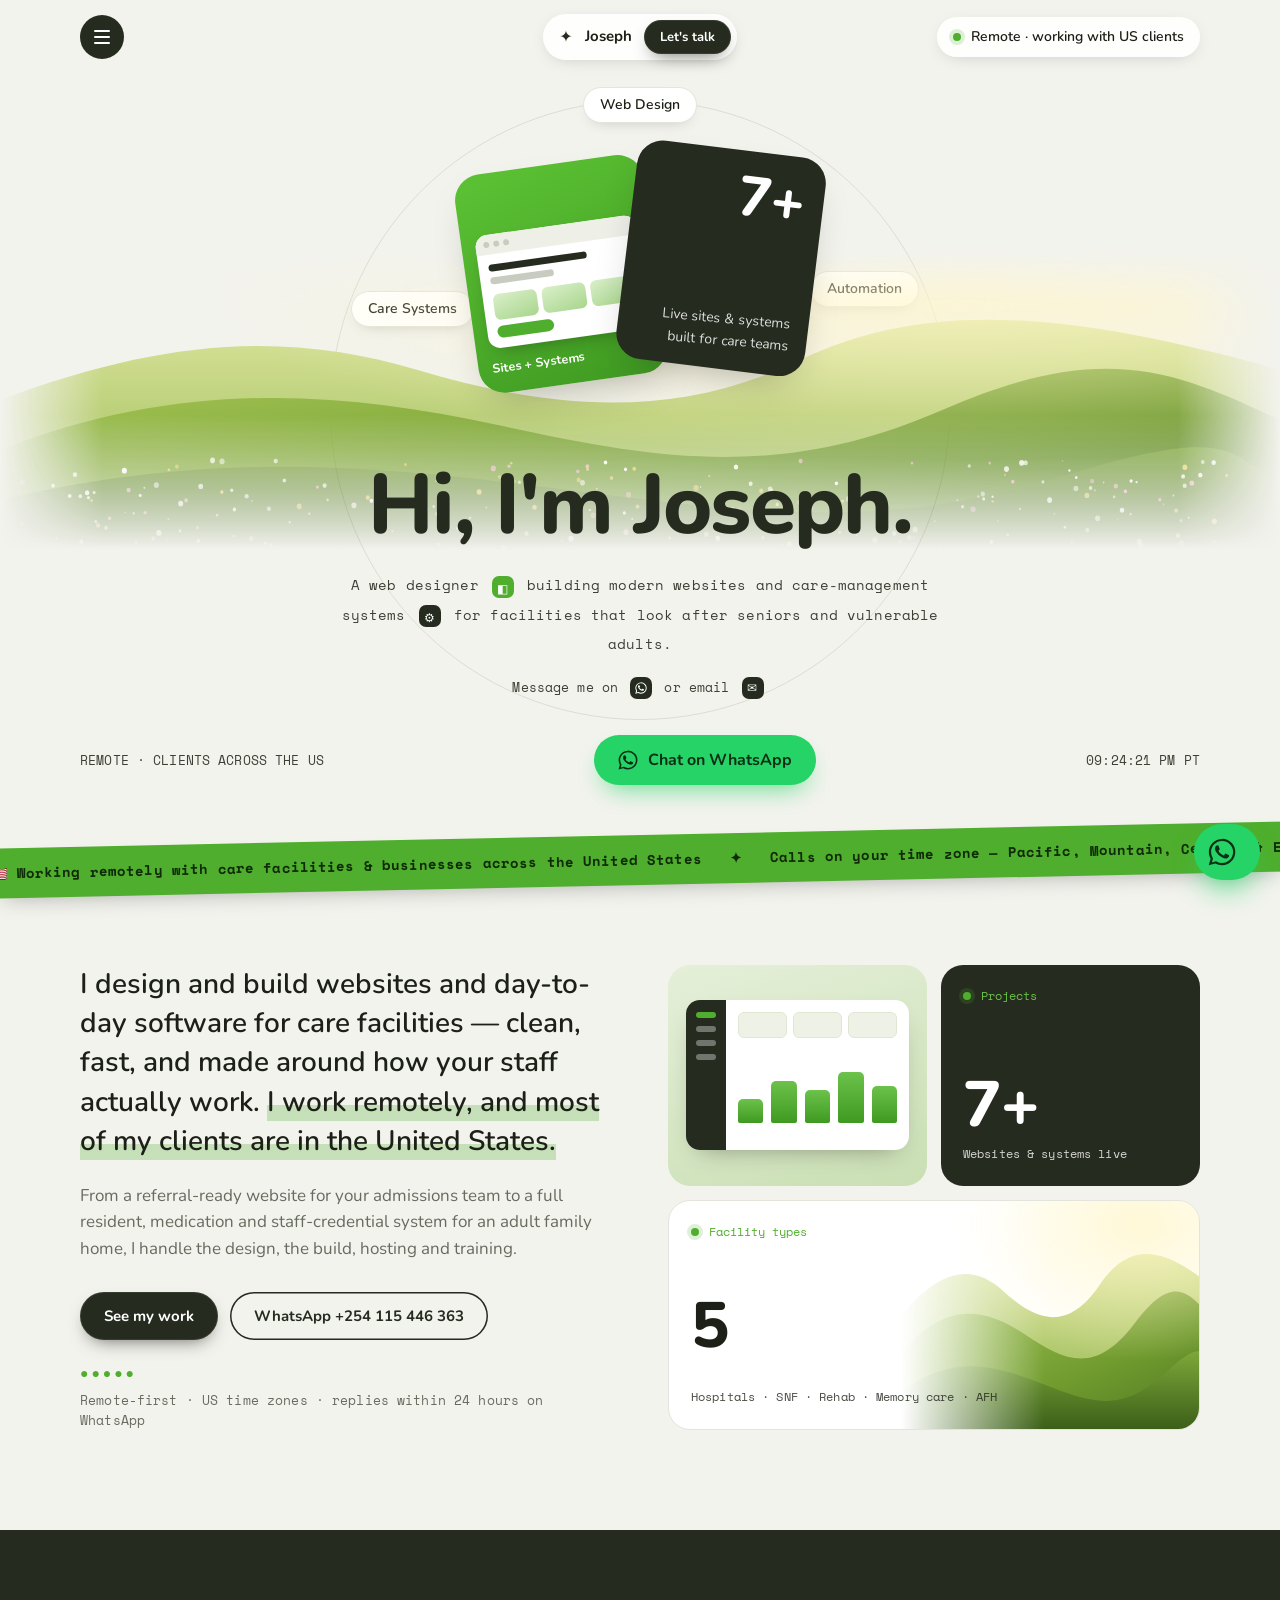
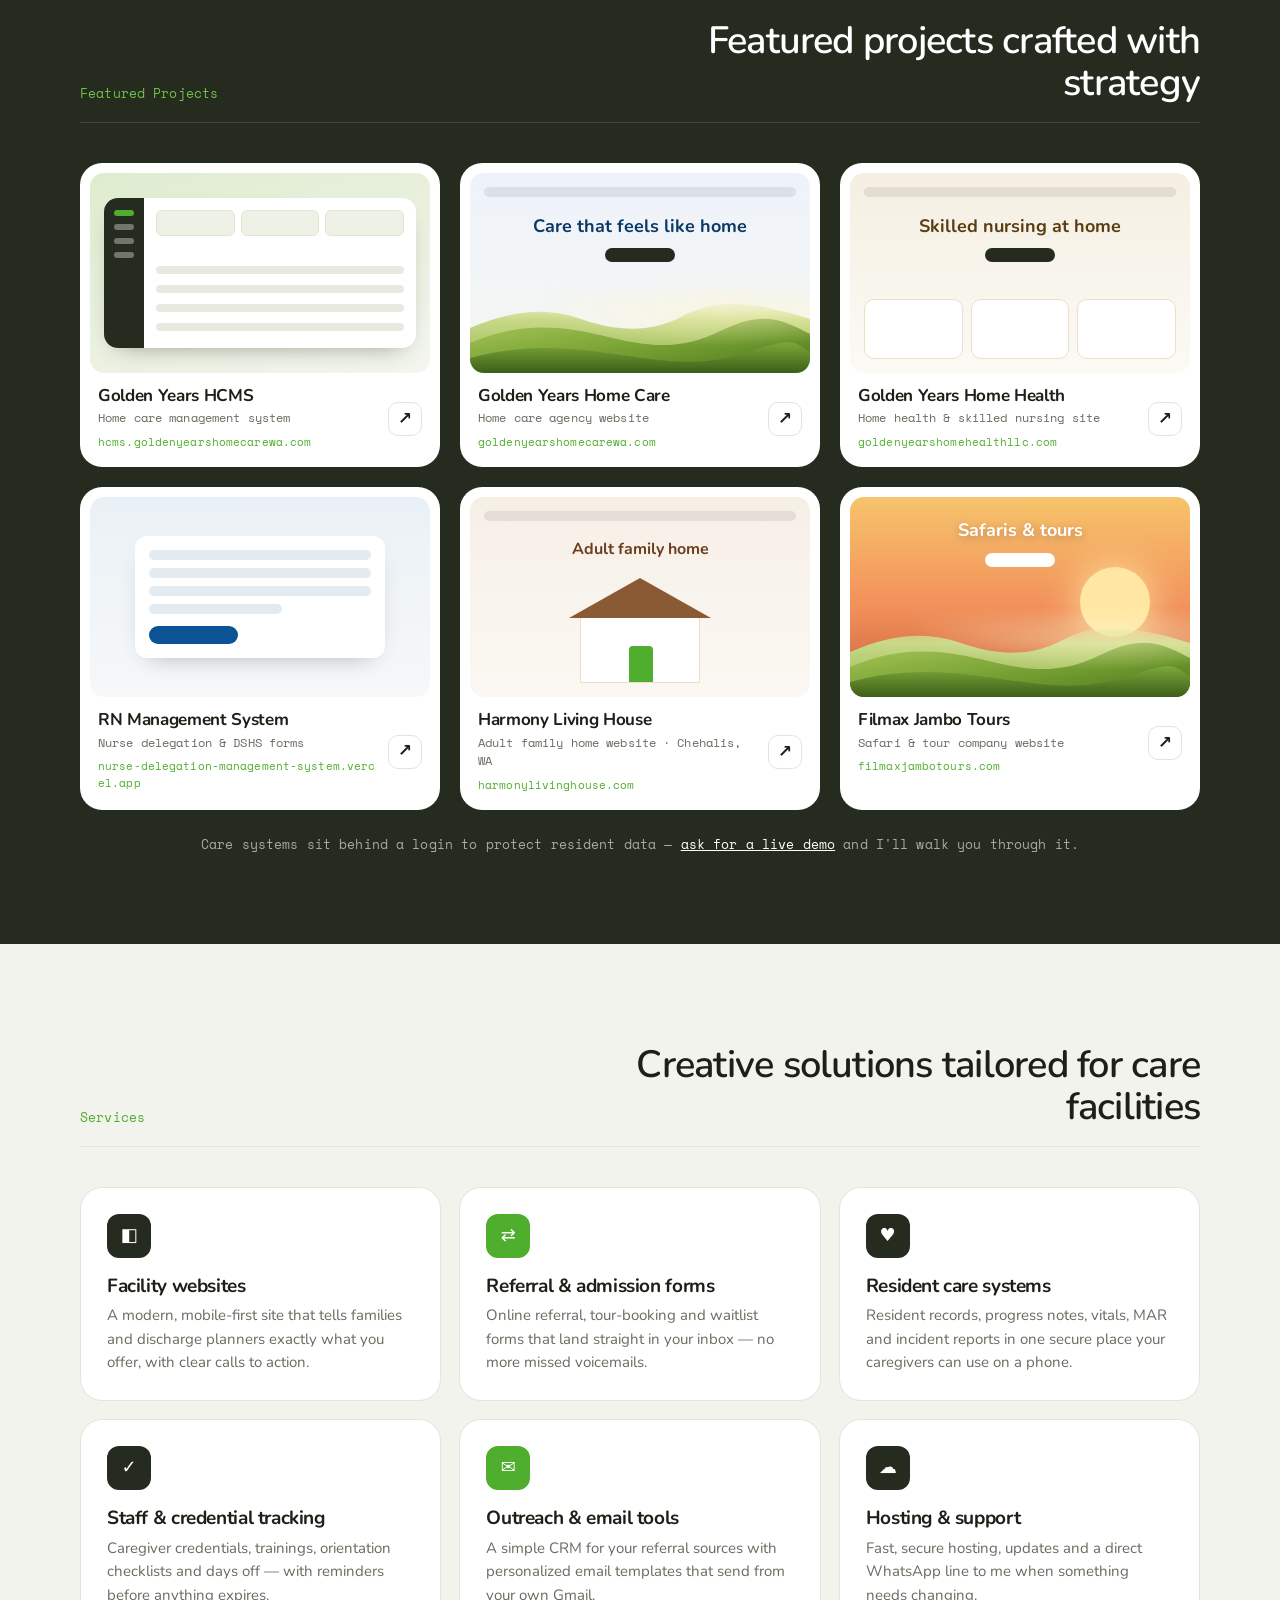
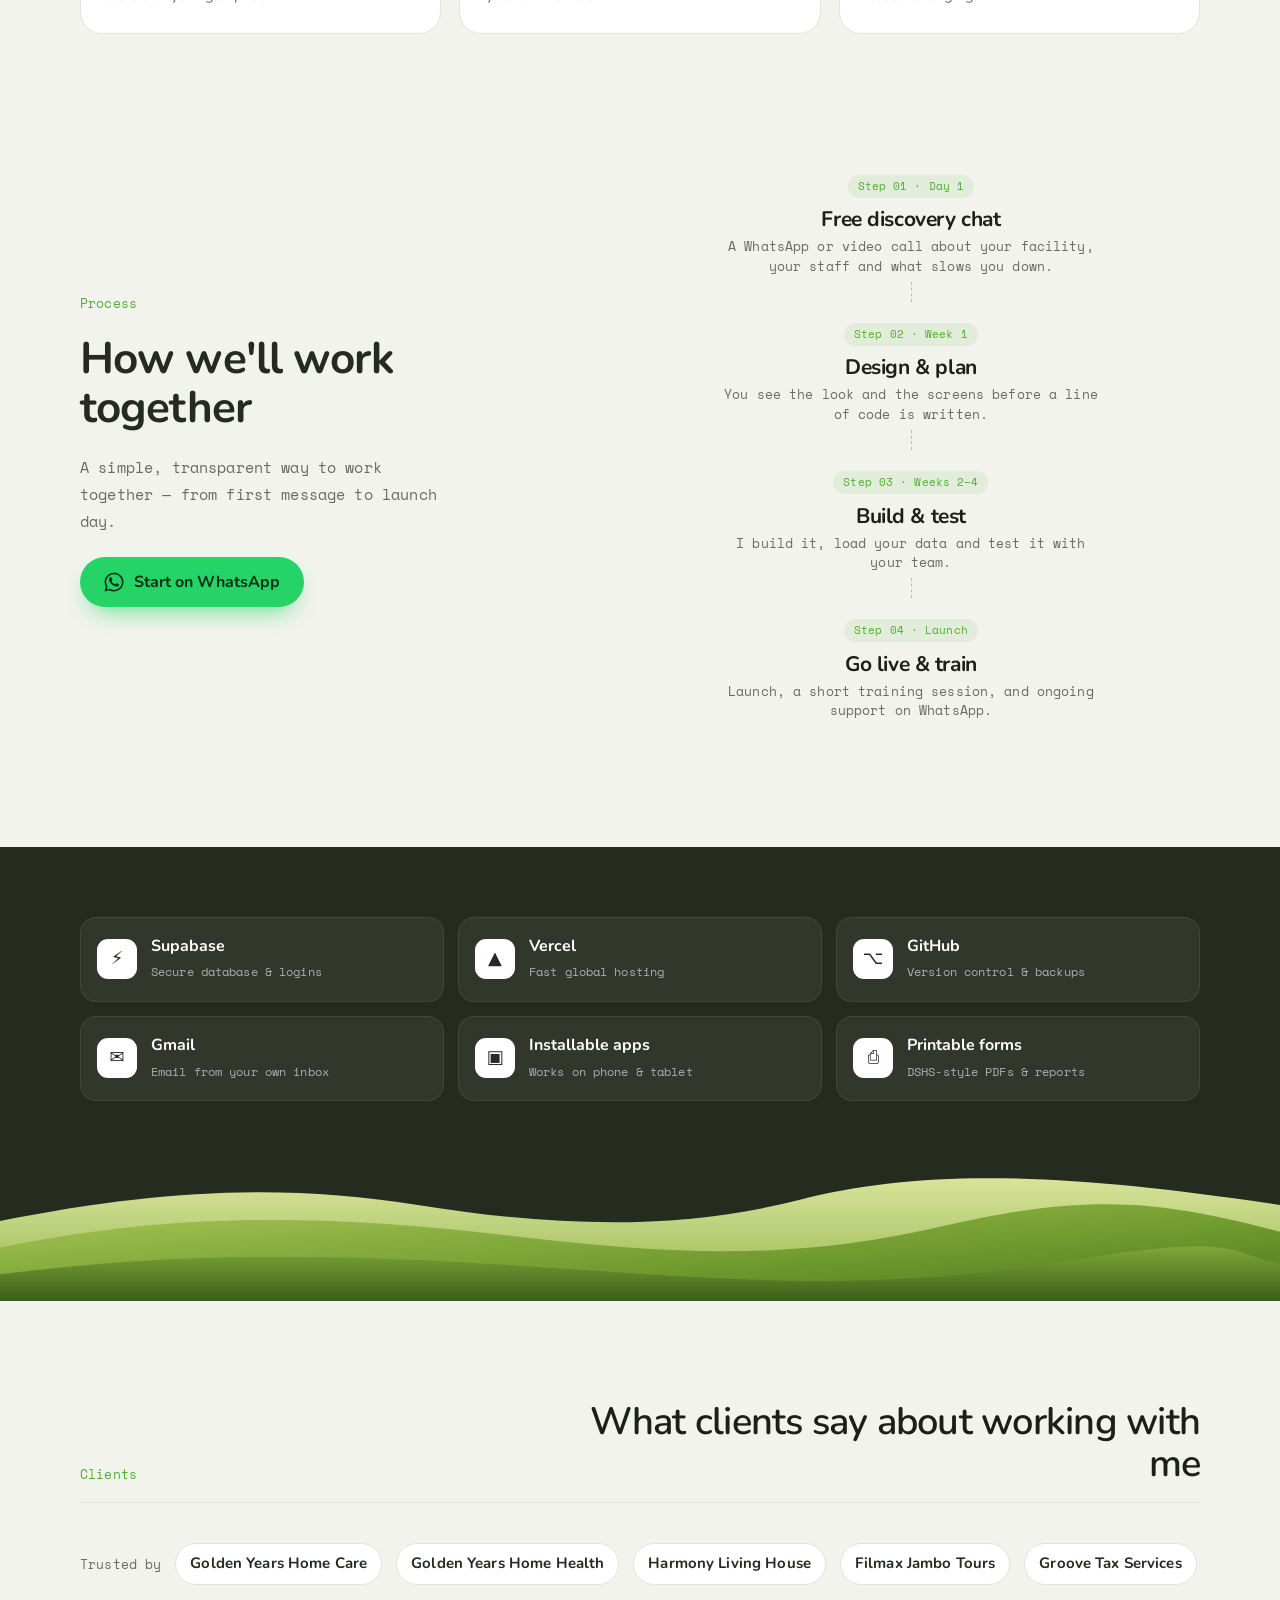
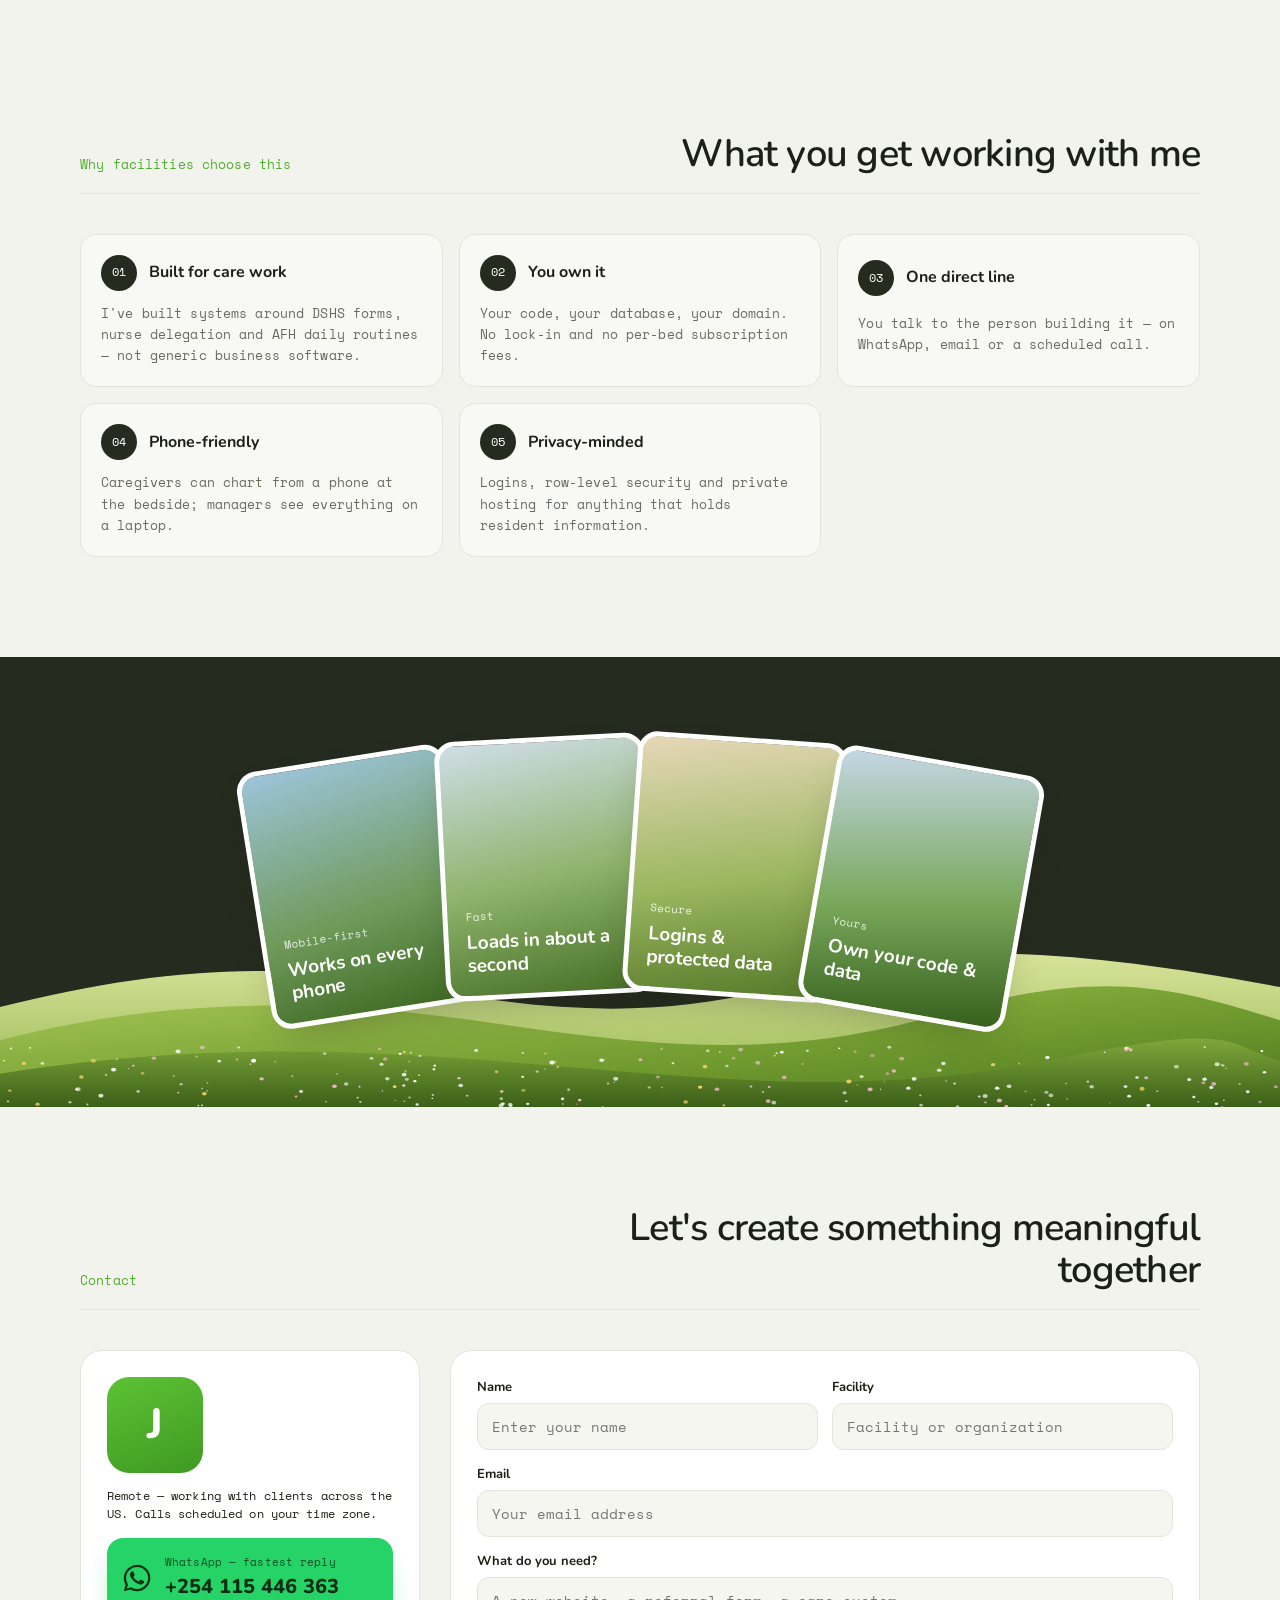
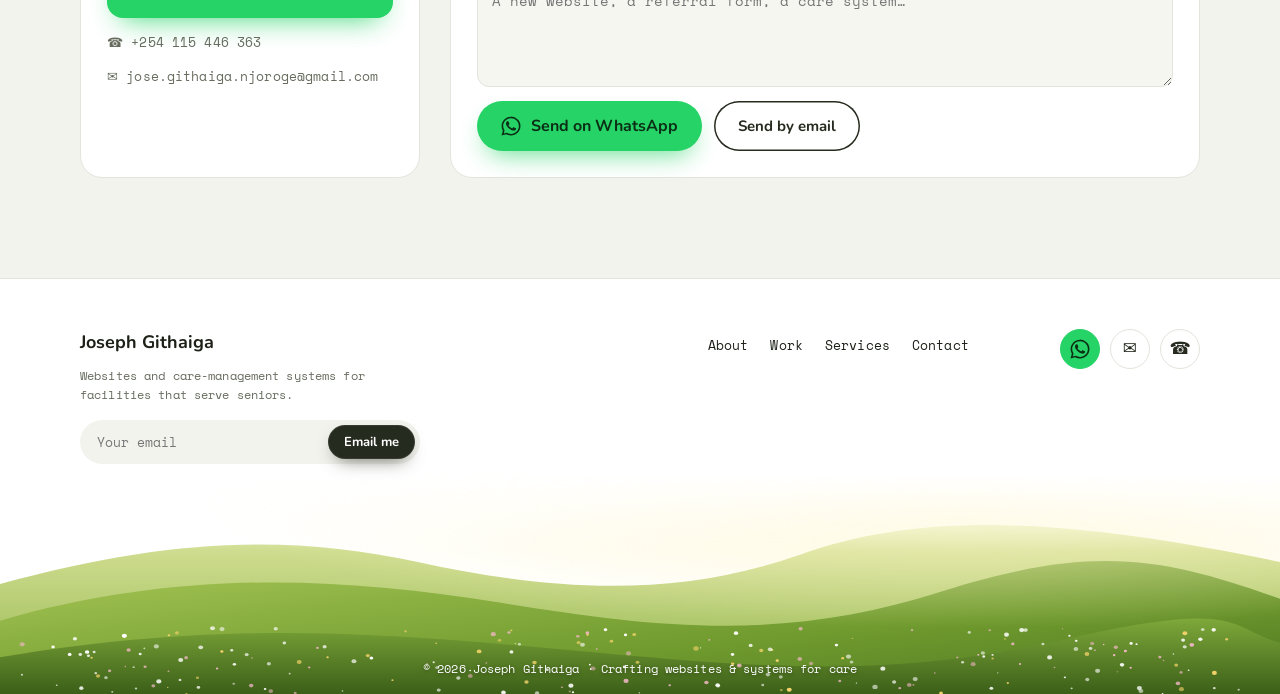
==== site/index.html @ d7609e58 "Add portfolio website (site/) and Facility Outreach email system (outreach/) - site/: portfolio in o" ====
<!DOCTYPE html>
<html lang="en">
<head>
<meta charset="utf-8">
<meta name="viewport" content="width=device-width, initial-scale=1">
<title>Joseph Githaiga — Websites & Care Systems for Facilities</title>
<meta name="description" content="Working remotely with US clients, Joseph Githaiga designs websites and builds management systems for adult family homes, skilled nursing, rehab, memory care and hospital teams. Chat on WhatsApp +254 115 446 363.">
<meta property="og:title" content="Joseph Githaiga — Websites & Care Systems for Facilities">
<meta property="og:description" content="Websites, referral forms and care-management systems built for senior care facilities. Chat on WhatsApp.">
<meta name="theme-color" content="#262b1f">
<link rel="icon" href="data:image/svg+xml,%3Csvg xmlns='http://www.w3.org/2000/svg' viewBox='0 0 64 64'%3E%3Crect width='64' height='64' rx='16' fill='%23262b1f'/%3E%3Cpath d='M8 46c10-12 20-14 28-8s14 4 20-2v20H8z' fill='%234fae2d'/%3E%3C/svg%3E">
<link rel="preconnect" href="https://fonts.googleapis.com">
<link rel="preconnect" href="https://fonts.gstatic.com" crossorigin>
<link href="https://fonts.googleapis.com/css2?family=Nunito:wght@500;600;700;800&family=Space+Mono:wght@400;700&display=swap" rel="stylesheet">
<link rel="stylesheet" href="styles.css">
</head>
<body>

<!-- ============ NAV ============ -->
<header class="nav" id="top">
  <button class="nav-menu" id="menu-btn" aria-label="Open menu" aria-expanded="false">
    <span></span><span></span><span></span>
  </button>
  <div class="nav-pill">
    <span class="nav-mark" aria-hidden="true">✦</span>
    <span class="nav-name">Joseph</span>
    <a class="btn btn-dark btn-sm wa-link" href="#" data-wa="Hi Joseph, I'd like to talk about a website or system for our facility.">Let's talk</a>
  </div>
  <div class="nav-status"><span class="dot"></span>Remote · working with US clients</div>
  <nav class="menu" id="menu" hidden>
    <a href="#about">About</a><a href="#work">Work</a><a href="#services">Services</a>
    <a href="#process">Process</a><a href="#reviews">Clients</a><a href="#contact">Contact</a>
  </nav>
</header>

<!-- ============ HERO ============ -->
<section class="hero">
  <div class="orbit" aria-hidden="true">
    <span class="tag-pill t1">Web Design</span>
    <span class="tag-pill t2">Care Systems</span>
    <span class="tag-pill t3">Automation</span>
  </div>
  <div class="hero-cards" aria-hidden="true">
    <div class="h-card green">
      <div class="mini-browser">
        <div class="mb-bar"><i></i><i></i><i></i></div>
        <div class="mb-body">
          <div class="mb-line w70"></div><div class="mb-line w45"></div>
          <div class="mb-grid"><b></b><b></b><b></b></div>
          <div class="mb-btn"></div>
        </div>
      </div>
      <span class="h-card-label">Sites + Systems</span>
    </div>
    <div class="h-card dark">
      <span class="big">7+</span>
      <span class="small">Live sites &amp; systems built for care teams</span>
    </div>
  </div>

  <div class="hills hills-hero" data-hills="hero"></div>

  <div class="hero-copy">
    <h1>Hi, I'm Joseph.</h1>
    <p class="mono lead">
      A web designer <span class="chip g">◧</span> building modern websites
      and care-management systems <span class="chip d">⚙</span> for facilities that
      look after seniors and vulnerable adults.
    </p>
    <p class="mono follow">
      Message me on <a class="chip d wa-link" href="#" aria-label="WhatsApp"><span class="wa-ico sm"></span></a>
      or email <a class="chip d" href="mailto:jose.githaiga.njoroge@gmail.com" aria-label="Email">✉</a>
    </p>
  </div>

  <div class="hero-meta">
    <span class="mono">REMOTE · CLIENTS ACROSS THE US</span>
    <a class="btn btn-wa wa-link" href="#" data-wa="Hi Joseph, I'd like to talk about a website or system for our facility.">
      <span class="wa-ico"></span> Chat on WhatsApp
    </a>
    <span class="mono" title="Pacific Time"><span id="clock">--:--:--</span> PT</span>
  </div>
</section>

<!-- ============ REMOTE STRIP ============ -->
<section class="remote-strip" aria-label="Working remotely with US clients">
  <div class="rs-track mono">
    <span>🇺🇸 Working remotely with care facilities &amp; businesses across the United States</span><span>✦</span>
    <span>Calls on your time zone — Pacific, Mountain, Central &amp; Eastern</span><span>✦</span>
    <span>WhatsApp +254 115 446 363</span><span>✦</span>
    <span>🇺🇸 Working remotely with care facilities &amp; businesses across the United States</span><span>✦</span>
    <span>Calls on your time zone — Pacific, Mountain, Central &amp; Eastern</span><span>✦</span>
    <span>WhatsApp +254 115 446 363</span><span>✦</span>
  </div>
</section>

<!-- ============ ABOUT ============ -->
<section class="about wrap" id="about">
  <div class="about-text">
    <p class="about-lead">I design and build websites and day-to-day software for care facilities — clean, fast, and made around how your staff actually work. <span class="hl">I work remotely, and most of my clients are in the United States.</span></p>
    <p class="muted">From a referral-ready website for your admissions team to a full resident, medication and staff-credential system for an adult family home, I handle the design, the build, hosting and training.</p>
    <div class="about-actions">
      <a class="btn btn-dark" href="#work">See my work</a>
      <a class="btn btn-ghost wa-link" href="#">WhatsApp +254 115 446 363</a>
    </div>
    <div class="about-foot mono">
      <span class="stars">●●●●●</span>
      Remote-first · US time zones · replies within 24 hours on WhatsApp
    </div>
  </div>
  <div class="about-cards">
    <div class="a-card visual">
      <div class="mini-dash">
        <div class="md-side"><i></i><i></i><i></i><i></i></div>
        <div class="md-main">
          <div class="md-row"><b></b><b></b><b></b></div>
          <div class="md-chart"><span style="height:40%"></span><span style="height:70%"></span><span style="height:55%"></span><span style="height:85%"></span><span style="height:62%"></span></div>
        </div>
      </div>
    </div>
    <div class="a-card dark">
      <span class="eyebrow"><span class="dot"></span>Projects</span>
      <span class="big">7+</span>
      <span class="mono small">Websites &amp; systems live</span>
    </div>
    <div class="a-card wide">
      <div class="hills hills-card" data-hills="card"></div>
      <span class="eyebrow"><span class="dot"></span>Facility types</span>
      <span class="big">5</span>
      <span class="mono small">Hospitals · SNF · Rehab · Memory care · AFH</span>
    </div>
  </div>
</section>

<!-- ============ WORK ============ -->
<section class="dark-band" id="work">
  <div class="wrap">
    <div class="sec-head">
      <span class="sec-label mono">Featured Projects</span>
      <h2>Featured projects crafted with strategy</h2>
    </div>
    <div class="projects">
      <a class="p-card" href="https://hcms.goldenyearshomecarewa.com/" target="_blank" rel="noopener">
        <div class="p-shot s3">
          <div class="mini-dash light">
            <div class="md-side"><i></i><i></i><i></i><i></i></div>
            <div class="md-main"><div class="md-row"><b></b><b></b><b></b></div><div class="md-table"><i></i><i></i><i></i><i></i></div></div>
          </div>
        </div>
        <div class="p-meta"><div><h3>Golden Years HCMS</h3><p class="mono">Home care management system</p><span class="p-url mono">hcms.goldenyearshomecarewa.com</span></div><span class="p-go">↗</span></div>
      </a>
      <a class="p-card" href="https://goldenyearshomecarewa.com" target="_blank" rel="noopener">
        <div class="p-shot s1">
          <div class="ps-nav"></div>
          <div class="ps-hero"><strong>Care that feels like home</strong><span></span></div>
          <div class="hills hills-shot" data-hills="shot"></div>
        </div>
        <div class="p-meta"><div><h3>Golden Years Home Care</h3><p class="mono">Home care agency website</p><span class="p-url mono">goldenyearshomecarewa.com</span></div><span class="p-go">↗</span></div>
      </a>
      <a class="p-card" href="https://goldenyearshomehealthllc.com" target="_blank" rel="noopener">
        <div class="p-shot s2">
          <div class="ps-nav"></div>
          <div class="ps-hero"><strong>Skilled nursing at home</strong><span></span></div>
          <div class="ps-cards"><b></b><b></b><b></b></div>
        </div>
        <div class="p-meta"><div><h3>Golden Years Home Health</h3><p class="mono">Home health &amp; skilled nursing site</p><span class="p-url mono">goldenyearshomehealthllc.com</span></div><span class="p-go">↗</span></div>
      </a>
      <a class="p-card" href="https://nurse-delegation-management-system.vercel.app/" target="_blank" rel="noopener">
        <div class="p-shot s4">
          <div class="ps-form"><i></i><i></i><i></i><i class="short"></i><b></b></div>
        </div>
        <div class="p-meta"><div><h3>RN Management System</h3><p class="mono">Nurse delegation &amp; DSHS forms</p><span class="p-url mono">nurse-delegation-management-system.vercel.app</span></div><span class="p-go">↗</span></div>
      </a>
      <a class="p-card" href="https://harmonylivinghouse.com" target="_blank" rel="noopener">
        <div class="p-shot s7">
          <div class="ps-nav"></div>
          <div class="ps-hero"><strong>Adult family home</strong></div>
          <div class="ps-house"></div>
        </div>
        <div class="p-meta"><div><h3>Harmony Living House</h3><p class="mono">Adult family home website · Chehalis, WA</p><span class="p-url mono">harmonylivinghouse.com</span></div><span class="p-go">↗</span></div>
      </a>
      <a class="p-card" href="https://filmaxjambotours.com" target="_blank" rel="noopener">
        <div class="p-shot s8">
          <div class="ps-hero light"><strong>Safaris &amp; tours</strong><span></span></div>
          <div class="ps-sun"></div><div class="hills hills-shot" data-hills="shot2"></div>
        </div>
        <div class="p-meta"><div><h3>Filmax Jambo Tours</h3><p class="mono">Safari &amp; tour company website</p><span class="p-url mono">filmaxjambotours.com</span></div><span class="p-go">↗</span></div>
      </a>
    </div>
    <p class="mono demo-note">Care systems sit behind a login to protect resident data — <a href="#contact" class="u">ask for a live demo</a> and I'll walk you through it.</p>
  </div>
</section>

<!-- ============ SERVICES ============ -->
<section class="wrap services" id="services">
  <div class="sec-head light">
    <span class="sec-label mono">Services</span>
    <h2>Creative solutions tailored for care facilities</h2>
  </div>
  <div class="svc-grid">
    <article class="svc"><span class="svc-ico">◧</span><h3>Facility websites</h3><p>A modern, mobile-first site that tells families and discharge planners exactly what you offer, with clear calls to action.</p></article>
    <article class="svc"><span class="svc-ico">⇄</span><h3>Referral &amp; admission forms</h3><p>Online referral, tour-booking and waitlist forms that land straight in your inbox — no more missed voicemails.</p></article>
    <article class="svc"><span class="svc-ico">♥</span><h3>Resident care systems</h3><p>Resident records, progress notes, vitals, MAR and incident reports in one secure place your caregivers can use on a phone.</p></article>
    <article class="svc"><span class="svc-ico">✓</span><h3>Staff &amp; credential tracking</h3><p>Caregiver credentials, trainings, orientation checklists and days off — with reminders before anything expires.</p></article>
    <article class="svc"><span class="svc-ico">✉</span><h3>Outreach &amp; email tools</h3><p>A simple CRM for your referral sources with personalized email templates that send from your own Gmail.</p></article>
    <article class="svc"><span class="svc-ico">☁</span><h3>Hosting &amp; support</h3><p>Fast, secure hosting, updates and a direct WhatsApp line to me when something needs changing.</p></article>
  </div>
</section>

<!-- ============ PROCESS ============ -->
<section class="wrap process" id="process">
  <div class="proc-intro">
    <span class="sec-label mono">Process</span>
    <h2 class="proc-h">How we'll work together</h2>
    <p class="mono muted">A simple, transparent way to work together — from first message to launch day.</p>
    <a class="btn btn-wa wa-link" href="#"><span class="wa-ico"></span> Start on WhatsApp</a>
  </div>
  <ol class="timeline">
    <li><span class="tl-tag mono">Step 01 · Day 1</span><h3>Free discovery chat</h3><p class="mono">A WhatsApp or video call about your facility, your staff and what slows you down.</p></li>
    <li><span class="tl-tag mono">Step 02 · Week 1</span><h3>Design &amp; plan</h3><p class="mono">You see the look and the screens before a line of code is written.</p></li>
    <li><span class="tl-tag mono">Step 03 · Weeks 2–4</span><h3>Build &amp; test</h3><p class="mono">I build it, load your data and test it with your team.</p></li>
    <li><span class="tl-tag mono">Step 04 · Launch</span><h3>Go live &amp; train</h3><p class="mono">Launch, a short training session, and ongoing support on WhatsApp.</p></li>
  </ol>
</section>

<!-- ============ TOOLS ============ -->
<section class="dark-band tools-band">
  <div class="wrap">
    <div class="tools">
      <div class="tool"><span class="t-ico">⚡</span><div><strong>Supabase</strong><span class="mono">Secure database &amp; logins</span></div></div>
      <div class="tool"><span class="t-ico">▲</span><div><strong>Vercel</strong><span class="mono">Fast global hosting</span></div></div>
      <div class="tool"><span class="t-ico">⌥</span><div><strong>GitHub</strong><span class="mono">Version control &amp; backups</span></div></div>
      <div class="tool"><span class="t-ico">✉</span><div><strong>Gmail</strong><span class="mono">Email from your own inbox</span></div></div>
      <div class="tool"><span class="t-ico">▣</span><div><strong>Installable apps</strong><span class="mono">Works on phone &amp; tablet</span></div></div>
      <div class="tool"><span class="t-ico">⎙</span><div><strong>Printable forms</strong><span class="mono">DSHS-style PDFs &amp; reports</span></div></div>
    </div>
  </div>
  <div class="hills hills-band" data-hills="band"></div>
</section>

<!-- ============ CLIENTS & REVIEWS ============ -->
<section class="wrap reviews" id="reviews">
  <div class="sec-head light">
    <span class="sec-label mono">Clients</span>
    <h2>What clients say about working with me</h2>
  </div>
  <div class="trusted mono">
    <span>Trusted by</span>
    <strong>Golden Years Home Care</strong><strong>Golden Years Home Health</strong>
    <strong>Harmony Living House</strong><strong>Filmax Jambo Tours</strong><strong>Groove Tax Services</strong>
  </div>
  <div class="review-grid" id="review-grid"></div>
</section>

<!-- ============ WHY ============ -->
<section class="wrap why">
  <div class="sec-head light">
    <span class="sec-label mono">Why facilities choose this</span>
    <h2>What you get working with me</h2>
  </div>
  <div class="why-grid">
    <article class="why-card"><div class="why-top"><span class="why-badge">01</span><strong>Built for care work</strong></div><p class="mono">I've built systems around DSHS forms, nurse delegation and AFH daily routines — not generic business software.</p></article>
    <article class="why-card"><div class="why-top"><span class="why-badge">02</span><strong>You own it</strong></div><p class="mono">Your code, your database, your domain. No lock-in and no per-bed subscription fees.</p></article>
    <article class="why-card"><div class="why-top"><span class="why-badge">03</span><strong>One direct line</strong></div><p class="mono">You talk to the person building it — on WhatsApp, email or a scheduled call.</p></article>
    <article class="why-card"><div class="why-top"><span class="why-badge">04</span><strong>Phone-friendly</strong></div><p class="mono">Caregivers can chart from a phone at the bedside; managers see everything on a laptop.</p></article>
    <article class="why-card"><div class="why-top"><span class="why-badge">05</span><strong>Privacy-minded</strong></div><p class="mono">Logins, row-level security and private hosting for anything that holds resident information.</p></article>
  </div>
</section>

<!-- ============ GALLERY ============ -->
<section class="gallery-band">
  <div class="gallery">
    <div class="g-card c1"><span class="g-k mono">Mobile-first</span><strong>Works on every phone</strong></div>
    <div class="g-card c2"><span class="g-k mono">Fast</span><strong>Loads in about a second</strong></div>
    <div class="g-card c3"><span class="g-k mono">Secure</span><strong>Logins &amp; protected data</strong></div>
    <div class="g-card c4"><span class="g-k mono">Yours</span><strong>Own your code &amp; data</strong></div>
  </div>
  <div class="hills hills-gallery" data-hills="gallery"></div>
</section>

<!-- ============ CONTACT ============ -->
<section class="wrap contact" id="contact">
  <div class="sec-head light">
    <span class="sec-label mono">Contact</span>
    <h2>Let's create something meaningful together</h2>
  </div>
  <div class="contact-grid">
    <aside class="c-info">
      <div class="c-avatar" aria-hidden="true"><span>J</span></div>
      <p class="mono small">Remote — working with clients across the US. Calls scheduled on your time zone.</p>
      <a class="wa-big wa-link" href="#">
        <span class="wa-ico lg"></span>
        <span><small class="mono">WhatsApp — fastest reply</small><strong>+254 115 446 363</strong></span>
      </a>
      <a class="c-line mono" href="tel:+254115446363">☎ +254 115 446 363</a>
      <a class="c-line mono" href="mailto:jose.githaiga.njoroge@gmail.com">✉ jose.githaiga.njoroge@gmail.com</a>
    </aside>
    <form class="c-form" id="contact-form">
      <label>Name<input name="name" required placeholder="Enter your name"></label>
      <label>Facility<input name="facility" placeholder="Facility or organization"></label>
      <label>Email<input name="email" type="email" placeholder="Your email address"></label>
      <label>What do you need?<textarea name="message" rows="4" required placeholder="A new website, a referral form, a care system…"></textarea></label>
      <div class="c-actions">
        <button class="btn btn-wa" type="submit" data-via="wa"><span class="wa-ico"></span> Send on WhatsApp</button>
        <button class="btn btn-ghost" type="submit" data-via="email">Send by email</button>
      </div>
    </form>
  </div>
</section>

<!-- ============ FOOTER ============ -->
<footer class="footer">
  <div class="wrap foot-top">
    <div class="foot-brand">
      <strong>Joseph Githaiga</strong>
      <p class="mono small">Websites and care-management systems for facilities that serve seniors.</p>
      <form class="foot-sub" id="foot-form">
        <input type="email" placeholder="Your email" aria-label="Your email">
        <button class="btn btn-dark btn-sm" type="submit">Email me</button>
      </form>
    </div>
    <nav class="foot-nav mono">
      <a href="#about">About</a><a href="#work">Work</a><a href="#services">Services</a><a href="#contact">Contact</a>
    </nav>
    <div class="foot-social">
      <a class="soc wa-link" href="#" aria-label="WhatsApp"><span class="wa-ico"></span></a>
      <a class="soc" href="mailto:jose.githaiga.njoroge@gmail.com" aria-label="Email">✉</a>
      <a class="soc" href="tel:+254115446363" aria-label="Phone">☎</a>
    </div>
  </div>
  <div class="hills hills-foot" data-hills="foot"></div>
  <p class="mono copy">© <span id="year"></span> Joseph Githaiga · Crafting websites &amp; systems for care</p>
</footer>

<a class="wa-float wa-link" href="#" aria-label="Chat on WhatsApp">
  <span class="wa-ico lg"></span><span class="wa-float-txt">Chat on WhatsApp</span>
</a>

<script src="main.js"></script>
</body>
</html>
---- site/styles.css ----
:root {
  --bg: #f3f3ee;
  --paper: #ffffff;
  --olive: #262b1f;
  --olive-2: #31372a;
  --olive-3: #3c4433;
  --green: #4fae2d;
  --green-2: #6cc24a;
  --wa: #25d366;
  --ink: #1c2016;
  --muted: #676c5f;
  --line: #e3e4dc;
  --r-lg: 22px;
  --r-md: 16px;
  --shadow: 0 18px 40px -18px rgba(28, 32, 22, .35);
  --font: "Nunito", system-ui, sans-serif;
  --mono: "Space Mono", ui-monospace, monospace;
}
* { box-sizing: border-box; }
html { scroll-behavior: smooth; }
body {
  overflow-x: clip;
  margin: 0; background: var(--bg); color: var(--ink);
  font-family: var(--font); font-size: 17px; line-height: 1.55;
  -webkit-font-smoothing: antialiased;
}
a { color: inherit; text-decoration: none; }
h1, h2, h3 { margin: 0; letter-spacing: -.02em; line-height: 1.1; }
p { margin: 0; }
.mono { font-family: var(--mono); font-size: 13px; letter-spacing: .01em; }
.small { font-size: 12px; }
.muted { color: var(--muted); }
.wrap { width: min(1120px, 92vw); margin: 0 auto; }
.dot { width: 8px; height: 8px; border-radius: 50%; background: var(--green); display: inline-block; box-shadow: 0 0 0 4px rgba(79,174,45,.18); }

/* ---------- buttons ---------- */
.btn {
  display: inline-flex; align-items: center; gap: 10px; border: 0; cursor: pointer;
  padding: 14px 24px; border-radius: 999px; font: 700 15px var(--font);
  transition: transform .15s ease, box-shadow .15s ease, background .15s;
}
.btn:hover { transform: translateY(-2px); }
.btn-sm { padding: 8px 16px; font-size: 13px; }
.btn-dark { background: var(--olive); color: #fff; box-shadow: inset 0 0 0 1px rgba(255,255,255,.08), 0 8px 18px -8px rgba(38,43,31,.7); }
.btn-ghost { background: transparent; color: var(--olive); box-shadow: inset 0 0 0 1.5px var(--olive); }
.btn-wa { background: var(--wa); color: #0b2e15; box-shadow: 0 12px 26px -10px rgba(37,211,102,.75); font-size: 16px; }
.btn-wa:hover { box-shadow: 0 16px 30px -10px rgba(37,211,102,.9); }

.wa-ico {
  width: 20px; height: 20px; display: inline-block; background: currentColor; flex: none;
  -webkit-mask: var(--wa-svg) center/contain no-repeat; mask: var(--wa-svg) center/contain no-repeat;
}
.wa-ico.lg { width: 28px; height: 28px; }
.wa-ico.sm { width: 12px; height: 12px; }
:root {
  --wa-svg: url("data:image/svg+xml,%3Csvg xmlns='http://www.w3.org/2000/svg' viewBox='0 0 24 24'%3E%3Cpath d='M17.47 14.38c-.3-.15-1.76-.87-2.03-.97-.27-.1-.47-.15-.67.15-.2.3-.77.97-.94 1.17-.17.2-.35.22-.64.07-.3-.15-1.26-.46-2.4-1.48-.89-.79-1.49-1.77-1.66-2.07-.17-.3-.02-.46.13-.6.13-.13.3-.35.45-.52.15-.17.2-.3.3-.5.1-.2.05-.37-.02-.52-.08-.15-.67-1.62-.92-2.22-.24-.58-.49-.5-.67-.51h-.57c-.2 0-.52.07-.79.37-.27.3-1.04 1.02-1.04 2.48s1.07 2.88 1.21 3.08c.15.2 2.1 3.2 5.08 4.49.71.31 1.26.49 1.69.62.71.23 1.36.2 1.87.12.57-.08 1.76-.72 2.01-1.42.25-.7.25-1.29.17-1.42-.07-.12-.27-.2-.57-.35zM12.05 21.5h-.01a9.4 9.4 0 0 1-4.79-1.31l-.34-.2-3.56.93.95-3.47-.22-.36a9.38 9.38 0 0 1-1.44-5c0-5.19 4.23-9.42 9.43-9.42a9.36 9.36 0 0 1 6.66 2.76 9.36 9.36 0 0 1 2.76 6.67c0 5.2-4.23 9.42-9.43 9.42zm8.02-17.44A11.27 11.27 0 0 0 12.05.75C5.8.75.72 5.83.72 12.08c0 2 .52 3.94 1.51 5.66L.62 23.25l5.63-1.48a11.3 11.3 0 0 0 5.8 1.48c6.25 0 11.33-5.08 11.33-11.33 0-3.03-1.18-5.87-3.31-8z'/%3E%3C/svg%3E");
}

/* ---------- nav ---------- */
.nav {
  position: sticky; top: 14px; z-index: 50; width: min(1120px, 92vw); margin: 14px auto 0;
  display: grid; grid-template-columns: 1fr auto 1fr; align-items: center;
}
.nav-menu {
  width: 44px; height: 44px; border-radius: 50%; border: 0; background: var(--olive); cursor: pointer;
  display: grid; place-content: center; gap: 4px; justify-self: start;
}
.nav-menu span { width: 16px; height: 2px; background: #fff; border-radius: 2px; display: block; }
.nav-pill {
  display: flex; align-items: center; gap: 12px; padding: 6px 6px 6px 16px; border-radius: 999px;
  background: rgba(255,255,255,.85); backdrop-filter: blur(10px); box-shadow: 0 4px 18px -8px rgba(0,0,0,.25);
}
.nav-mark { font-size: 16px; color: var(--olive); }
.nav-name { font-weight: 700; font-size: 15px; }
.nav-status {
  justify-self: end; display: inline-flex; align-items: center; gap: 10px; padding: 9px 16px; border-radius: 999px;
  background: rgba(255,255,255,.85); backdrop-filter: blur(10px); font-weight: 600; font-size: 14px;
  box-shadow: 0 4px 18px -8px rgba(0,0,0,.25);
}
.menu {
  position: absolute; top: 56px; left: 0; background: var(--paper); border-radius: var(--r-md);
  box-shadow: var(--shadow); padding: 10px; display: grid; min-width: 200px;
}
.menu[hidden] { display: none; }
.menu a { padding: 10px 14px; border-radius: 10px; font-weight: 600; }
.menu a:hover { background: var(--bg); }

/* ---------- hero ---------- */
.hero { position: relative; text-align: center; padding-top: 40px; overflow: hidden; }
.orbit {
  position: absolute; left: 50%; top: 40px; width: 620px; height: 620px; transform: translateX(-50%);
  border: 1px solid #dcddd3; border-radius: 50%; pointer-events: none;
}
.tag-pill {
  position: absolute; background: var(--paper); border: 1px solid var(--line); border-radius: 999px;
  padding: 6px 16px; font-size: 14px; font-weight: 600; box-shadow: 0 6px 16px -10px rgba(0,0,0,.3);
  animation: float 6s ease-in-out infinite;
}
.tag-pill.t1 { top: -14px; left: 50%; transform: translateX(-50%); }
.tag-pill.t2 { top: 190px; left: 20px; animation-delay: -2s; }
.tag-pill.t3 { top: 170px; right: 30px; animation-delay: -4s; }
@keyframes float { 50% { margin-top: -8px; } }

.hero-cards { position: relative; z-index: 2; display: flex; justify-content: center; gap: 0; height: 250px; margin-top: 50px; }
.h-card {
  width: 190px; height: 220px; border-radius: 26px; position: relative; box-shadow: var(--shadow);
  display: flex; flex-direction: column; justify-content: flex-end; padding: 18px;
}
.h-card.green { background: linear-gradient(160deg, #5cc234, #3f9a22); transform: rotate(-8deg) translate(14px, 16px); }
.h-card.dark { background: var(--olive); color: #fff; transform: rotate(7deg) translate(-14px, 0); text-align: right; justify-content: space-between; }
.h-card .big { font-size: 56px; font-weight: 800; line-height: 1; }
.h-card .small { font-size: 14px; opacity: .85; transform: rotate(-2deg); }
.h-card-label { color: #fff; font-weight: 700; font-size: 14px; margin-top: 10px; text-align: left; }
.mini-browser { background: #fff; border-radius: 12px; overflow: hidden; box-shadow: 0 8px 20px -10px rgba(0,0,0,.4); }
.mb-bar { display: flex; gap: 4px; padding: 7px 8px; background: #eef0e8; }
.mb-bar i { width: 6px; height: 6px; border-radius: 50%; background: #c9ccbf; }
.mb-body { padding: 10px; display: grid; gap: 6px; }
.mb-line { height: 7px; border-radius: 4px; background: var(--olive); }
.mb-line.w70 { width: 70%; } .mb-line.w45 { width: 45%; background: #c8cbbf; }
.mb-grid { display: grid; grid-template-columns: repeat(3, 1fr); gap: 5px; margin-top: 4px; }
.mb-grid b { height: 26px; border-radius: 6px; background: linear-gradient(160deg, #d9efc9, #a9d68d); }
.mb-btn { width: 40%; height: 12px; border-radius: 6px; background: var(--green); }

.hills { position: relative; pointer-events: none; }
.hills svg { display: block; width: 100%; height: 100%; }
.hills-hero { height: 300px; margin-top: -150px; z-index: 1; }
.hero-copy { position: relative; z-index: 3; margin-top: -90px; padding: 0 20px; }
.hero h1 { font-size: clamp(48px, 7vw, 84px); font-weight: 800; color: var(--olive); }
.lead { max-width: 640px; margin: 18px auto 0; color: #3c4134; line-height: 2.1; font-size: 14px; }
.chip {
  display: inline-grid; place-items: center; width: 22px; height: 22px; border-radius: 7px; vertical-align: middle;
  font-size: 12px; color: #fff; margin: 0 4px;
}
.chip.g { background: var(--green); } .chip.d { background: var(--olive); }
.follow { margin-top: 18px; color: #3c4134; }
.hero-meta {
  width: min(1120px, 92vw); margin: 36px auto 0; display: flex; align-items: center; justify-content: space-between;
  gap: 16px; padding-bottom: 40px; color: #3c4134;
}

/* ---------- about ---------- */
.about { display: grid; grid-template-columns: 1fr 1fr; gap: 56px; padding: 80px 0 100px; align-items: stretch; }
.about-text { display: flex; flex-direction: column; gap: 22px; }
.about-lead { font-size: clamp(22px, 2.4vw, 28px); font-weight: 600; line-height: 1.4; }
.about-actions { display: flex; flex-wrap: wrap; gap: 12px; margin-top: 8px; }
.about-foot { margin-top: auto; display: flex; flex-direction: column; gap: 6px; color: var(--muted); }
.stars { color: var(--green); letter-spacing: 3px; font-size: 14px; }
.about-cards { display: grid; grid-template-columns: 1fr 1fr; gap: 14px; }
.a-card { border-radius: var(--r-lg); padding: 22px; min-height: 200px; position: relative; overflow: hidden; display: flex; flex-direction: column; }
.a-card.visual { background: linear-gradient(160deg, #e5efd9, #c9dfb3); padding: 18px; justify-content: center; }
.a-card.dark { background: var(--olive); color: #fff; justify-content: space-between; }
.a-card.wide { grid-column: 1 / -1; background: var(--paper); border: 1px solid var(--line); min-height: 210px; justify-content: space-between; }
.a-card .big { font-size: 64px; font-weight: 800; line-height: 1; margin-top: auto; }
.a-card.wide .big { margin-top: 30px; }
.a-card .small { opacity: .8; margin-top: 8px; position: relative; z-index: 1; }
.eyebrow { display: inline-flex; align-items: center; gap: 10px; font-family: var(--mono); font-size: 12px; color: var(--green-2); position: relative; z-index: 1; }
.a-card.wide .eyebrow { color: var(--green); }
.hills-card { position: absolute; right: -20px; top: 0; width: 60%; height: 100%; }
.mini-dash { display: grid; grid-template-columns: 40px 1fr; background: #fff; border-radius: 14px; overflow: hidden; height: 150px; box-shadow: 0 10px 24px -14px rgba(0,0,0,.45); }
.md-side { background: var(--olive); display: grid; align-content: start; gap: 8px; padding: 12px 10px; }
.md-side i { height: 6px; border-radius: 3px; background: rgba(255,255,255,.35); }
.md-side i:first-child { background: var(--green); }
.md-main { padding: 12px; display: grid; gap: 10px; }
.md-row { display: grid; grid-template-columns: repeat(3, 1fr); gap: 6px; }
.md-row b { height: 26px; border-radius: 6px; background: #eef2e6; border: 1px solid #e0e6d4; }
.md-chart { display: flex; align-items: flex-end; gap: 8px; height: 60px; }
.md-chart span { flex: 1; background: linear-gradient(#6cc24a, #3f9a22); border-radius: 5px 5px 2px 2px; }
.md-table { display: grid; gap: 6px; }
.md-table i { height: 8px; border-radius: 4px; background: #e6eadf; }

/* ---------- dark band / projects ---------- */
.dark-band { background: var(--olive); color: #fff; padding: 90px 0; position: relative; overflow: hidden; }
.sec-head { display: flex; justify-content: space-between; align-items: flex-end; gap: 20px; padding-bottom: 18px; border-bottom: 1px solid rgba(255,255,255,.12); margin-bottom: 40px; }
.sec-head h2 { font-size: clamp(26px, 3.2vw, 38px); font-weight: 600; text-align: right; max-width: 620px; }
.sec-label { color: var(--green-2); white-space: nowrap; }
.sec-head.light { border-color: var(--line); }
.sec-head.light .sec-label { color: var(--green); }
.projects { display: grid; grid-template-columns: repeat(3, 1fr); gap: 20px; }
.p-card { background: #fff; color: var(--ink); border-radius: var(--r-lg); padding: 10px; transition: transform .2s ease, box-shadow .2s; }
.p-card:hover { transform: translateY(-6px); box-shadow: 0 24px 40px -20px rgba(0,0,0,.6); }
.p-shot { height: 200px; border-radius: 14px; overflow: hidden; position: relative; padding: 14px; display: flex; flex-direction: column; gap: 10px; }
.p-shot.s1 { background: linear-gradient(180deg, #eef3fb, #f6f7f2); }
.p-shot.s2 { background: linear-gradient(180deg, #f5efe2, #fbfaf5); }
.p-shot.s3 { background: linear-gradient(160deg, #dfeccf, #f4f6ef); justify-content: center; }
.p-shot.s4 { background: linear-gradient(180deg, #eaf1f6, #f6f8f9); justify-content: center; align-items: center; }
.p-shot.s5 { background: linear-gradient(180deg, #f3eee9, #fbf9f6); justify-content: center; }
.p-shot.s6 { background: linear-gradient(160deg, #2f3527, #47513a); justify-content: center; }
.ps-nav { height: 10px; border-radius: 5px; background: rgba(0,0,0,.08); width: 100%; }
.ps-hero { text-align: center; display: grid; gap: 8px; justify-items: center; margin-top: 6px; position: relative; z-index: 2; }
.ps-hero strong { font-size: 18px; color: #0b3a66; }
.s2 .ps-hero strong { color: #5a3e12; }
.ps-hero span { width: 70px; height: 14px; border-radius: 7px; background: var(--olive); }
.hills-shot { position: absolute; inset: auto 0 0 0; height: 90px; }
.ps-cards { display: grid; grid-template-columns: repeat(3, 1fr); gap: 8px; margin-top: auto; }
.ps-cards b { height: 60px; border-radius: 10px; background: #fff; border: 1px solid #eadfc8; }
.ps-form { background: #fff; border-radius: 12px; padding: 14px; width: 80%; display: grid; gap: 8px; box-shadow: 0 10px 24px -14px rgba(0,0,0,.35); }
.ps-form i { height: 10px; border-radius: 5px; background: #e4ebf0; }
.ps-form i.short { width: 60%; }
.ps-form b { height: 18px; width: 40%; border-radius: 9px; background: #0b5394; margin-top: 4px; }
.ps-mail { display: grid; gap: 8px; }
.pm-row { display: flex; align-items: center; gap: 10px; background: #fff; border-radius: 10px; padding: 9px; box-shadow: 0 4px 10px -8px rgba(0,0,0,.3); }
.pm-row i { width: 18px; height: 18px; border-radius: 5px; background: var(--green); flex: none; }
.pm-row b { height: 8px; flex: 1; border-radius: 4px; background: #e9e3da; }
.pm-send { height: 20px; width: 45%; border-radius: 10px; background: #c6a256; justify-self: end; }
.ps-tiles { display: grid; grid-template-columns: 1fr 1fr; gap: 10px; }
.ps-tiles b { height: 62px; border-radius: 12px; background: rgba(255,255,255,.1); border: 1px solid rgba(255,255,255,.15); }
.ps-tiles b:first-child { background: var(--green); }
.p-meta { display: flex; justify-content: space-between; align-items: center; padding: 14px 8px 6px; gap: 10px; }
.p-meta h3 { font-size: 17px; font-weight: 700; }
.p-meta p { color: var(--muted); font-size: 12px; margin-top: 4px; }
.p-go { width: 34px; height: 34px; border-radius: 10px; display: grid; place-items: center; border: 1px solid var(--line); font-weight: 700; flex: none; }
.p-go.demo { width: auto; padding: 0 10px; font-size: 12px; font-family: var(--mono); background: var(--bg); }
.demo-note { margin-top: 24px; color: rgba(255,255,255,.6); text-align: center; }

/* ---------- services ---------- */
.services { padding: 100px 0 40px; }
.svc-grid { display: grid; grid-template-columns: repeat(3, 1fr); gap: 18px; }
.svc { background: var(--paper); border: 1px solid var(--line); border-radius: var(--r-lg); padding: 26px; transition: transform .2s, box-shadow .2s; }
.svc:hover { transform: translateY(-4px); box-shadow: var(--shadow); }
.svc-ico { width: 44px; height: 44px; border-radius: 12px; display: grid; place-items: center; background: var(--olive); color: #fff; font-size: 18px; margin-bottom: 18px; }
.svc:nth-child(3n+2) .svc-ico { background: var(--green); }
.svc h3 { font-size: 19px; margin-bottom: 8px; }
.svc p { color: var(--muted); font-size: 15px; }

/* ---------- process ---------- */
.process { display: grid; grid-template-columns: 1fr 1.2fr; gap: 60px; padding: 80px 0 100px; align-items: center; }
.proc-intro { display: grid; gap: 22px; justify-items: start; }
.proc-intro p { font-size: 15px; line-height: 1.8; max-width: 380px; }
.timeline { list-style: none; margin: 0; padding: 0; display: grid; gap: 0; }
.timeline li { text-align: center; padding: 18px 10px 26px; position: relative; }
.timeline li:not(:last-child)::after { content: ""; position: absolute; left: 50%; bottom: 0; height: 20px; border-left: 1.5px dashed #b9bcb0; }
.tl-tag { display: inline-block; font-size: 11px; color: var(--green); background: rgba(79,174,45,.1); padding: 3px 10px; border-radius: 999px; }
.timeline h3 { font-size: 21px; margin: 10px 0 6px; }
.timeline p { color: var(--muted); max-width: 380px; margin: 0 auto; font-size: 12.5px; }

/* ---------- tools ---------- */
.tools-band { padding: 70px 0 0; }
.tools { display: grid; grid-template-columns: repeat(3, 1fr); gap: 14px; position: relative; z-index: 2; }
.tool { display: flex; align-items: center; gap: 14px; background: var(--olive-2); border: 1px solid rgba(255,255,255,.08); border-radius: var(--r-md); padding: 16px; }
.t-ico { width: 40px; height: 40px; border-radius: 11px; background: #fff; color: var(--olive); display: grid; place-items: center; font-size: 18px; flex: none; }
.tool strong { display: block; font-size: 16px; }
.tool .mono { color: rgba(255,255,255,.6); font-size: 11.5px; }
.hills-band { height: 160px; margin-top: 40px; }

/* ---------- why ---------- */
.why { padding: 100px 0; }
.why-grid { display: grid; grid-template-columns: repeat(3, 1fr); gap: 16px; }
.why-card { background: #f8f8f4; border: 1px solid var(--line); border-radius: var(--r-md); padding: 20px; display: grid; gap: 12px; }
.why-card:nth-child(4) { grid-column: 1 / 2; }
.why-top { display: flex; align-items: center; gap: 12px; }
.why-badge { width: 36px; height: 36px; border-radius: 50%; background: var(--olive); color: #fff; display: grid; place-items: center; font-size: 12px; font-family: var(--mono); flex: none; }
.why-top strong { font-size: 16px; }
.why-card p { color: var(--muted); font-size: 12.5px; line-height: 1.7; }

/* ---------- gallery ---------- */
.gallery-band { background: var(--olive); position: relative; padding: 80px 0 0; overflow: hidden; }
.gallery { display: flex; justify-content: center; gap: 0; position: relative; z-index: 2; padding: 0 20px; }
.g-card {
  width: 210px; height: 260px; border-radius: 20px; border: 5px solid #fff; padding: 18px;
  display: flex; flex-direction: column; justify-content: flex-end; color: #fff; box-shadow: var(--shadow);
  margin: 0 -10px; transition: transform .25s ease;
}
.g-card strong { font-size: 19px; line-height: 1.2; }
.g-k { opacity: .85; font-size: 11px; margin-bottom: 6px; }
.g-card.c1 { background: linear-gradient(170deg, #9cc4d9 0%, #6f9a5a 60%, #3e6a24 100%); transform: rotate(-9deg) translateY(20px); }
.g-card.c2 { background: linear-gradient(170deg, #cfdde6 0%, #8db36a 55%, #476f26 100%); transform: rotate(-3deg); }
.g-card.c3 { background: linear-gradient(170deg, #e6d8b8 0%, #9bb760 55%, #557a2a 100%); transform: rotate(4deg); }
.g-card.c4 { background: linear-gradient(170deg, #c4d7e6 0%, #79a85a 55%, #35601d 100%); transform: rotate(10deg) translateY(22px); }
.g-card:hover { transform: rotate(0) translateY(-10px) scale(1.04); z-index: 3; }
.hills-gallery { height: 200px; margin-top: -90px; }

/* ---------- contact ---------- */
.contact { padding: 100px 0; }
.contact-grid { display: grid; grid-template-columns: 340px 1fr; gap: 30px; }
.c-info { background: var(--paper); border: 1px solid var(--line); border-radius: var(--r-lg); padding: 26px; display: grid; gap: 14px; align-content: start; }
.c-avatar { width: 96px; height: 96px; border-radius: 22px; background: linear-gradient(160deg, #5cc234, #3f9a22); display: grid; place-items: center; }
.c-avatar span { color: #fff; font-size: 42px; font-weight: 800; }
.wa-big {
  display: flex; align-items: center; gap: 14px; background: var(--wa); color: #0b2e15; border-radius: var(--r-md);
  padding: 16px; box-shadow: 0 14px 28px -14px rgba(37,211,102,.9); transition: transform .15s;
}
.wa-big:hover { transform: translateY(-2px); }
.wa-big small { display: block; font-size: 11px; opacity: .8; }
.wa-big strong { font-size: 20px; font-weight: 800; }
.c-line { color: var(--muted); }
.c-line:hover { color: var(--ink); }
.c-form { background: var(--paper); border: 1px solid var(--line); border-radius: var(--r-lg); padding: 26px; display: grid; gap: 14px; grid-template-columns: 1fr 1fr; }
.c-form label { display: grid; gap: 6px; font-size: 13px; font-weight: 700; }
.c-form label:nth-child(3), .c-form label:nth-child(4) { grid-column: 1 / -1; }
.c-form input, .c-form textarea {
  font: 14px var(--mono); padding: 12px 14px; border-radius: 12px; border: 1px solid var(--line); background: #f6f6f1; color: var(--ink);
}
.c-form input:focus, .c-form textarea:focus { outline: 2px solid var(--green); border-color: transparent; }
.c-actions { grid-column: 1 / -1; display: flex; flex-wrap: wrap; gap: 12px; }

/* ---------- footer ---------- */
.footer { background: var(--paper); border-top: 1px solid var(--line); position: relative; overflow: hidden; }
.foot-top { display: grid; grid-template-columns: 1.4fr 1fr auto; gap: 30px; padding: 50px 0 20px; align-items: start; }
.foot-brand { display: grid; gap: 10px; }
.foot-brand strong { font-size: 18px; }
.foot-brand p { color: var(--muted); max-width: 320px; }
.foot-sub { display: flex; gap: 8px; margin-top: 6px; background: var(--bg); padding: 5px; border-radius: 999px; max-width: 340px; }
.foot-sub input { flex: 1; border: 0; background: transparent; padding: 0 12px; font: 13px var(--mono); outline: none; min-width: 0; }
.foot-nav { display: flex; gap: 22px; justify-content: center; padding-top: 6px; }
.foot-social { display: flex; gap: 10px; }
.soc { width: 40px; height: 40px; border-radius: 50%; display: grid; place-items: center; border: 1px solid var(--line); color: var(--olive); }
.soc:first-child { background: var(--wa); color: #0b2e15; border-color: var(--wa); }
.hills-foot { height: 220px; margin-top: -10px; }
.copy { position: absolute; left: 0; right: 0; bottom: 16px; text-align: center; color: #fff; font-size: 11.5px; z-index: 2; text-shadow: 0 1px 4px rgba(0,0,0,.4); }

/* ---------- floating whatsapp ---------- */
.wa-float {
  position: fixed; right: 20px; bottom: 20px; z-index: 60; display: flex; align-items: center; gap: 10px;
  background: var(--wa); color: #0b2e15; padding: 14px; border-radius: 999px; font-weight: 800;
  box-shadow: 0 16px 30px -10px rgba(37,211,102,.8); animation: pulse 2.6s ease-in-out infinite;
}
.wa-float-txt { max-width: 0; overflow: hidden; white-space: nowrap; transition: max-width .3s ease, margin .3s; }
.wa-float:hover .wa-float-txt { max-width: 200px; margin-right: 6px; }
@keyframes pulse { 0%,100% { box-shadow: 0 16px 30px -10px rgba(37,211,102,.8), 0 0 0 0 rgba(37,211,102,.45); } 50% { box-shadow: 0 16px 30px -10px rgba(37,211,102,.8), 0 0 0 12px rgba(37,211,102,0); } }

/* ---------- reveal ---------- */
.reveal { opacity: 0; transform: translateY(24px); transition: opacity .7s ease, transform .7s ease; }
.reveal.in { opacity: 1; transform: none; }

/* ---------- responsive ---------- */
@media (max-width: 900px) {
  .nav { grid-template-columns: auto 1fr; gap: 10px; }
  .nav-pill { justify-self: end; }
  .nav-status { display: none; }
  .orbit { width: 460px; height: 460px; }
  .tag-pill.t2 { left: -10px; top: 150px; } .tag-pill.t3 { right: -10px; top: 130px; }
  .about, .process { grid-template-columns: 1fr; gap: 40px; }
  .projects, .svc-grid, .tools, .why-grid { grid-template-columns: 1fr 1fr; }
  .why-card:nth-child(4) { grid-column: auto; }
  .contact-grid { grid-template-columns: 1fr; }
  .foot-top { grid-template-columns: 1fr; }
  .foot-nav { justify-content: flex-start; }
  .g-card { width: 160px; height: 210px; }
  .sec-head { flex-direction: column; align-items: flex-start; }
  .sec-head h2 { text-align: left; }
}
@media (max-width: 600px) {
  body { font-size: 16px; }
  .orbit { display: none; }
  .h-card { width: 150px; height: 180px; padding: 14px; }
  .h-card .big { font-size: 44px; }
  .hero-cards { height: 210px; margin-top: 30px; }
  .hero-meta { flex-direction: column; }
  .projects, .svc-grid, .tools, .why-grid, .about-cards { grid-template-columns: 1fr; }
  .a-card.wide { grid-column: auto; }
  .c-form { grid-template-columns: 1fr; }
  .gallery { flex-wrap: wrap; gap: 20px; }
  .g-card { margin: 0; width: 42%; height: 180px; }
  .g-card.c1, .g-card.c4 { transform: rotate(-4deg); } .g-card.c2, .g-card.c3 { transform: rotate(4deg); }
  .hills-gallery { margin-top: -40px; }
}
@media (prefers-reduced-motion: reduce) {
  *, *::before, *::after { animation: none !important; transition: none !important; }
  .reveal { opacity: 1; transform: none; }
}

/* soft fades so the drawn hills blend into the page like the reference */
.hills-hero { -webkit-mask: linear-gradient(to bottom, transparent 0, #000 18%, #000 55%, transparent 100%), linear-gradient(to right, transparent, #000 8%, #000 92%, transparent); -webkit-mask-composite: source-in; mask: linear-gradient(to bottom, transparent 0, #000 18%, #000 55%, transparent 100%) intersect, linear-gradient(to right, transparent, #000 8%, #000 92%, transparent); }
.hills-card { -webkit-mask: linear-gradient(to right, transparent, #000 45%); mask: linear-gradient(to right, transparent, #000 45%); }
.hills-shot { -webkit-mask: linear-gradient(to bottom, transparent, #000 40%); mask: linear-gradient(to bottom, transparent, #000 40%); }
.hills-foot { -webkit-mask: linear-gradient(to bottom, transparent, #000 35%); mask: linear-gradient(to bottom, transparent, #000 35%); }

.proc-h { font-size: clamp(30px, 3.6vw, 44px); font-weight: 700; color: var(--olive); }
.proc-intro .sec-label { color: var(--green); }
.h-card-label { font-size: 12.5px; white-space: nowrap; }
.h-card.green { padding: 16px 14px; }

/* added: more project shots, remote strip, reviews */
.p-url { display: block; margin-top: 6px; font-size: 11px; color: var(--green); word-break: break-all; }
.p-shot.s7 { background: linear-gradient(180deg, #f6efe6, #fbf8f3); }
.s7 .ps-hero strong { color: #6b3f1d; font-size: 16px; }
.ps-house { margin: auto auto 0; width: 120px; height: 70px; background: #fff; border: 1px solid #ecdcc8; border-radius: 6px 6px 0 0; position: relative; }
.ps-house::before { content: ""; position: absolute; left: -12px; right: -12px; top: -36px; height: 40px; background: #8a5a35; clip-path: polygon(50% 0, 100% 100%, 0 100%); }
.ps-house::after { content: ""; position: absolute; left: 48px; bottom: 0; width: 24px; height: 36px; background: #4fae2d; border-radius: 4px 4px 0 0; }
.p-shot.s8 { background: linear-gradient(180deg, #f7c46c 0%, #f2905a 55%, #c9603a 100%); }
.ps-hero.light strong { color: #fff; text-shadow: 0 2px 8px rgba(0,0,0,.25); }
.ps-hero.light span { background: #fff; }
.ps-sun { position: absolute; width: 70px; height: 70px; border-radius: 50%; background: #ffe7a3; right: 40px; top: 70px; box-shadow: 0 0 40px #ffe7a3; }
.s8 .hills-shot { z-index: 1; }
.demo-note a.u { text-decoration: underline; color: #fff; }
.hl { background: linear-gradient(transparent 58%, rgba(79,174,45,.28) 0); }

.remote-strip { background: var(--green); color: #0f2a07; overflow: hidden; padding: 14px 0; transform: rotate(-1.2deg); margin: 10px -10px 0; box-shadow: 0 10px 24px -14px rgba(0,0,0,.4); }
.rs-track { display: flex; gap: 28px; width: max-content; animation: marquee 38s linear infinite; font-size: 14px; font-weight: 700; }
.rs-track span { white-space: nowrap; }
@keyframes marquee { to { transform: translateX(-50%); } }

.reviews { padding: 100px 0 20px; }
.trusted { display: flex; flex-wrap: wrap; align-items: center; gap: 10px 14px; margin-bottom: 28px; color: var(--muted); }
.trusted strong { font-family: var(--font); font-size: 15px; color: var(--olive); background: var(--paper); border: 1px solid var(--line); padding: 8px 14px; border-radius: 999px; }
.review-grid { display: grid; grid-template-columns: repeat(2, 1fr); gap: 16px; }
.review-grid:empty { display: none; }
.review { background: var(--paper); border: 1px solid var(--line); border-radius: var(--r-lg); padding: 24px; display: grid; gap: 16px; align-content: space-between; }
.review blockquote { margin: 0; font-size: 17px; line-height: 1.6; }
.review blockquote::before { content: "\201C"; display: block; font-size: 48px; line-height: .6; color: var(--green); font-weight: 800; margin-bottom: 8px; }
.rv-who { display: flex; align-items: center; gap: 12px; }
.rv-av { width: 42px; height: 42px; border-radius: 50%; background: var(--olive); color: #fff; display: grid; place-items: center; font-weight: 800; }
.rv-who strong { display: block; }
.rv-who span { font-family: var(--mono); font-size: 11.5px; color: var(--muted); }
.rv-stars { color: var(--green); letter-spacing: 2px; font-size: 13px; }
@media (max-width: 900px) { .review-grid { grid-template-columns: 1fr; } }
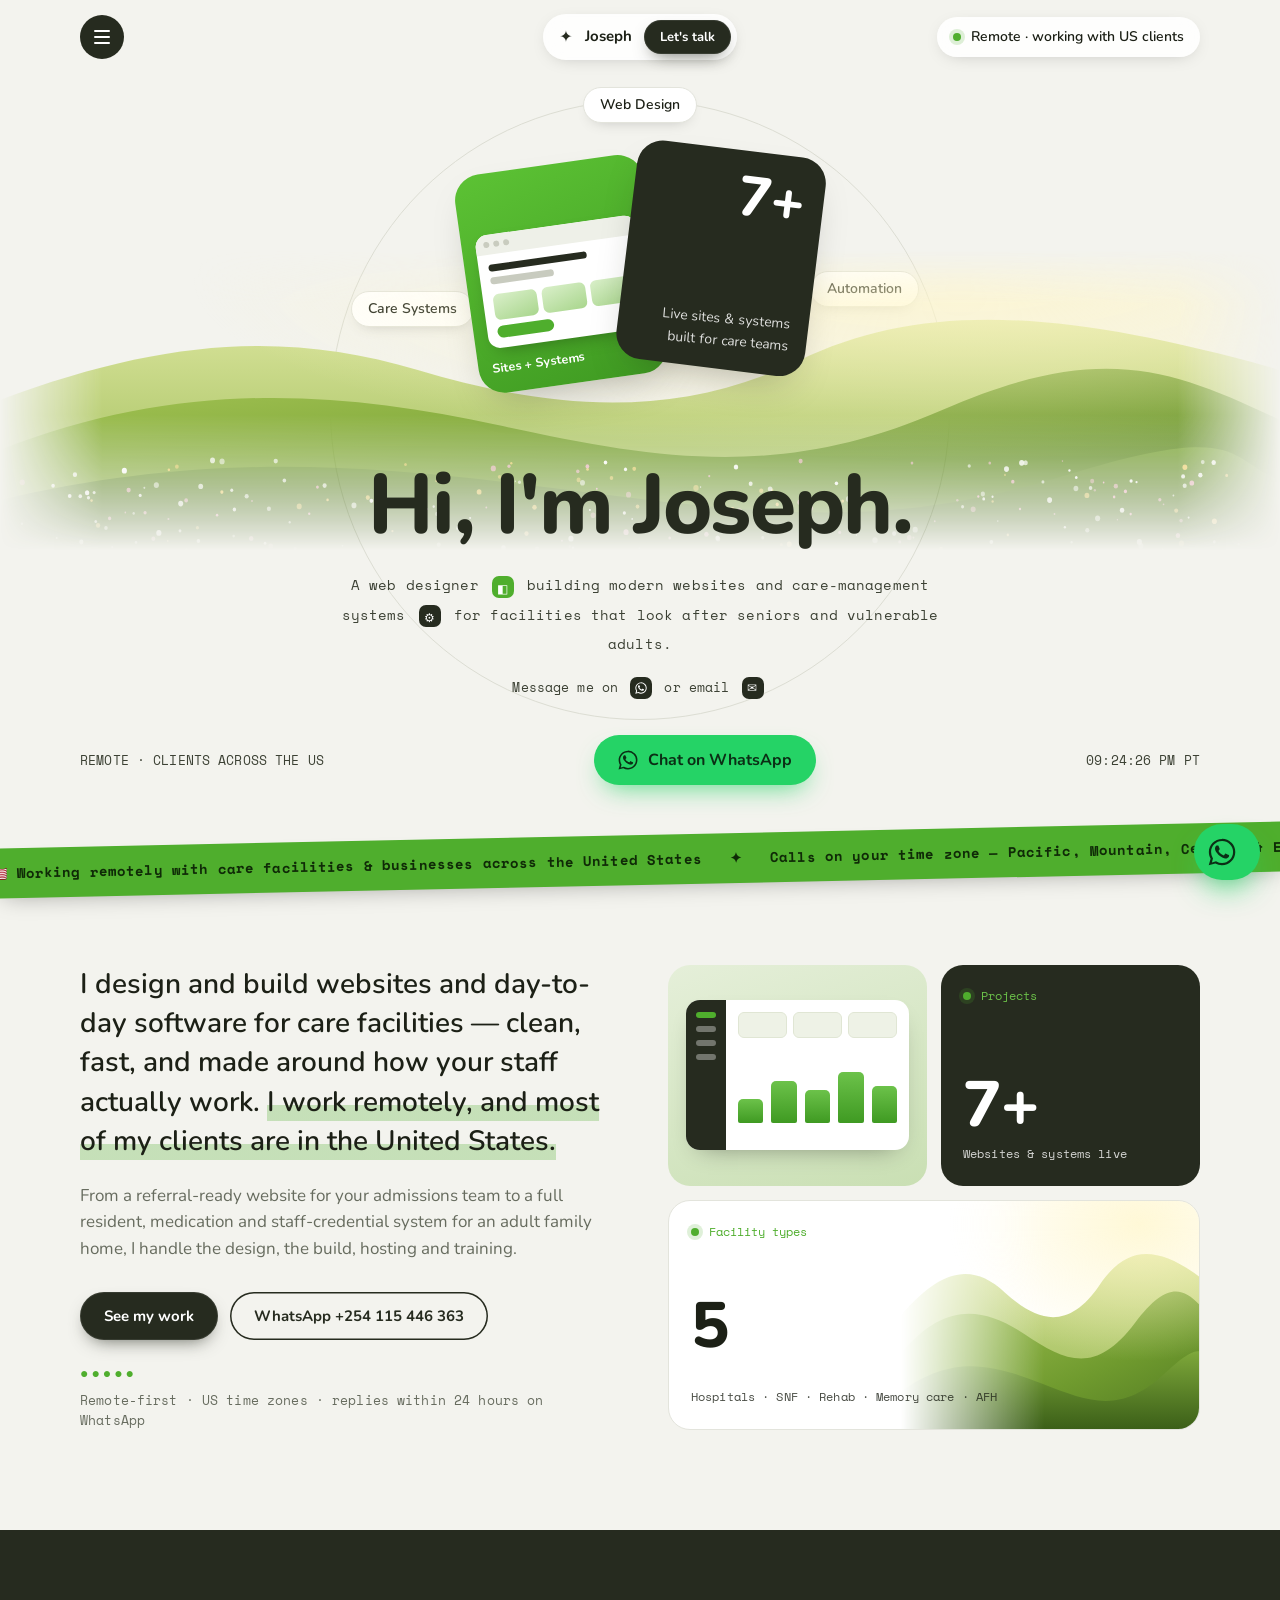
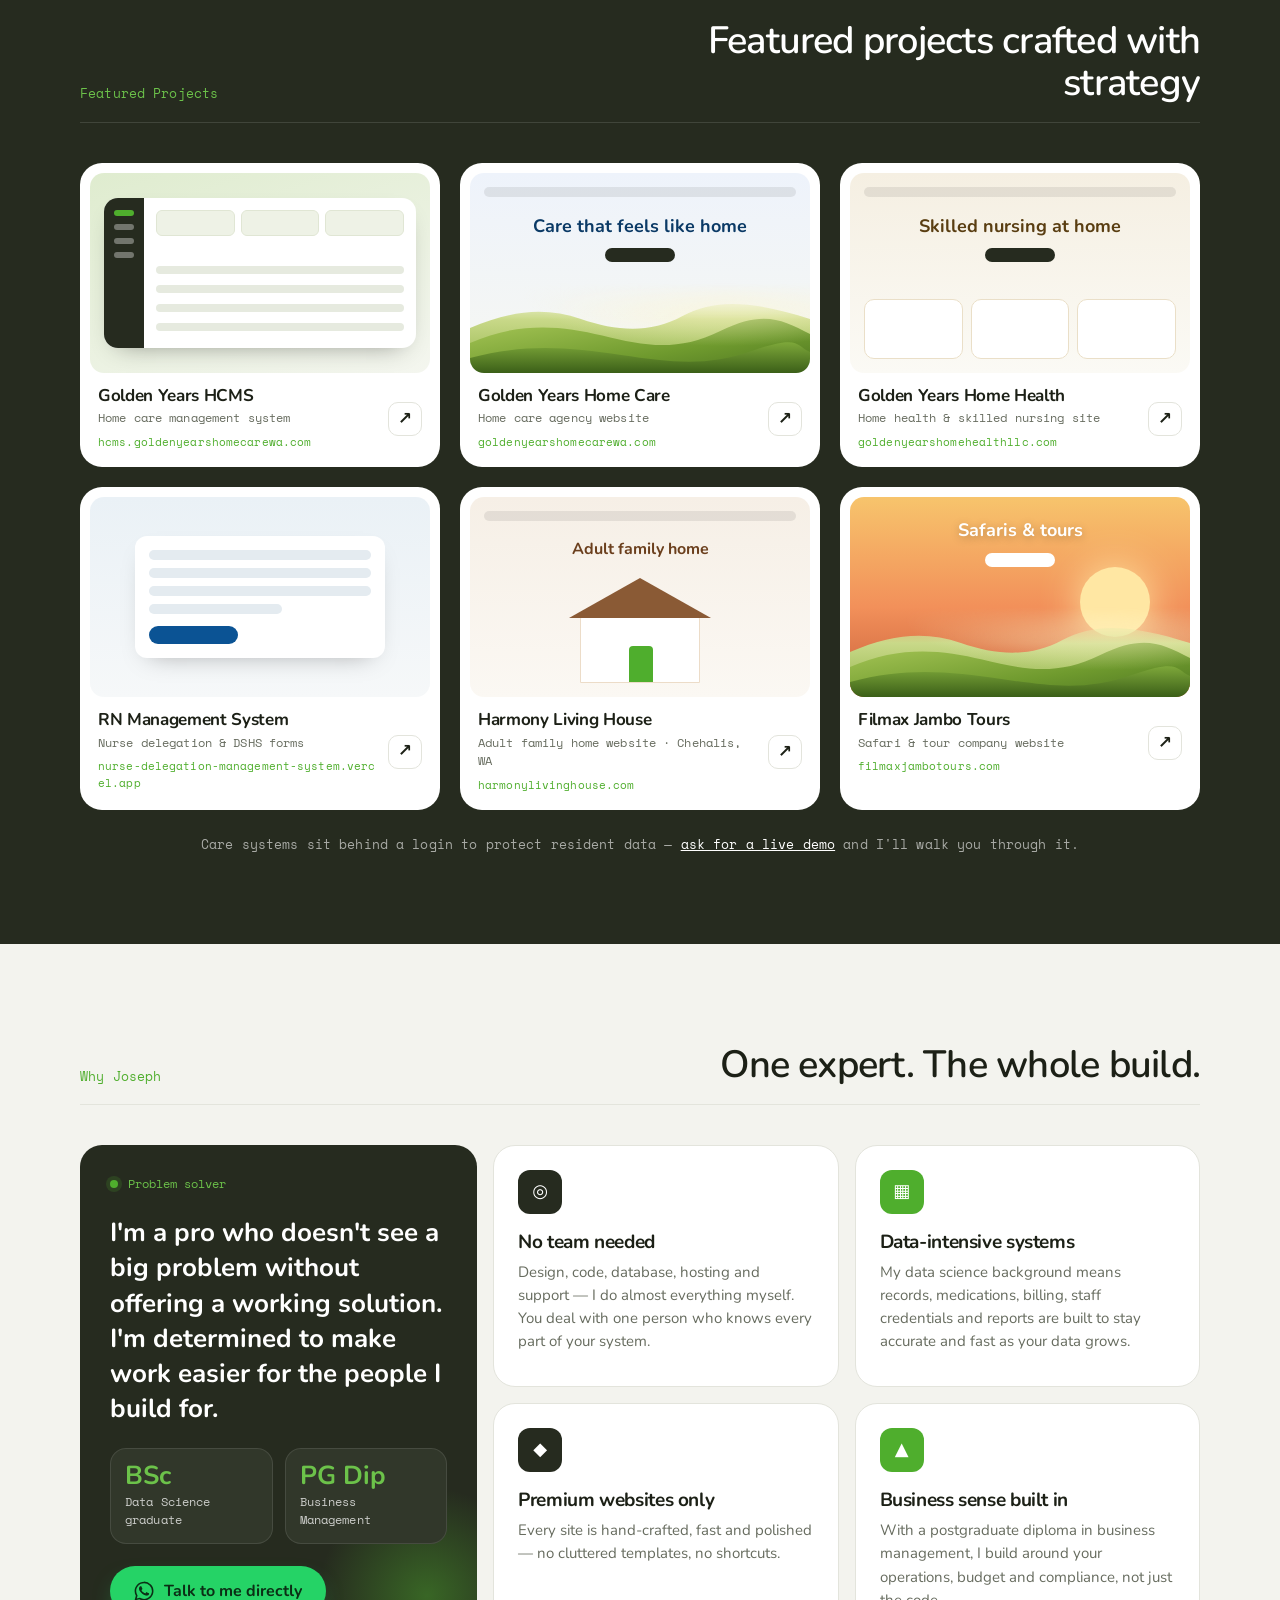
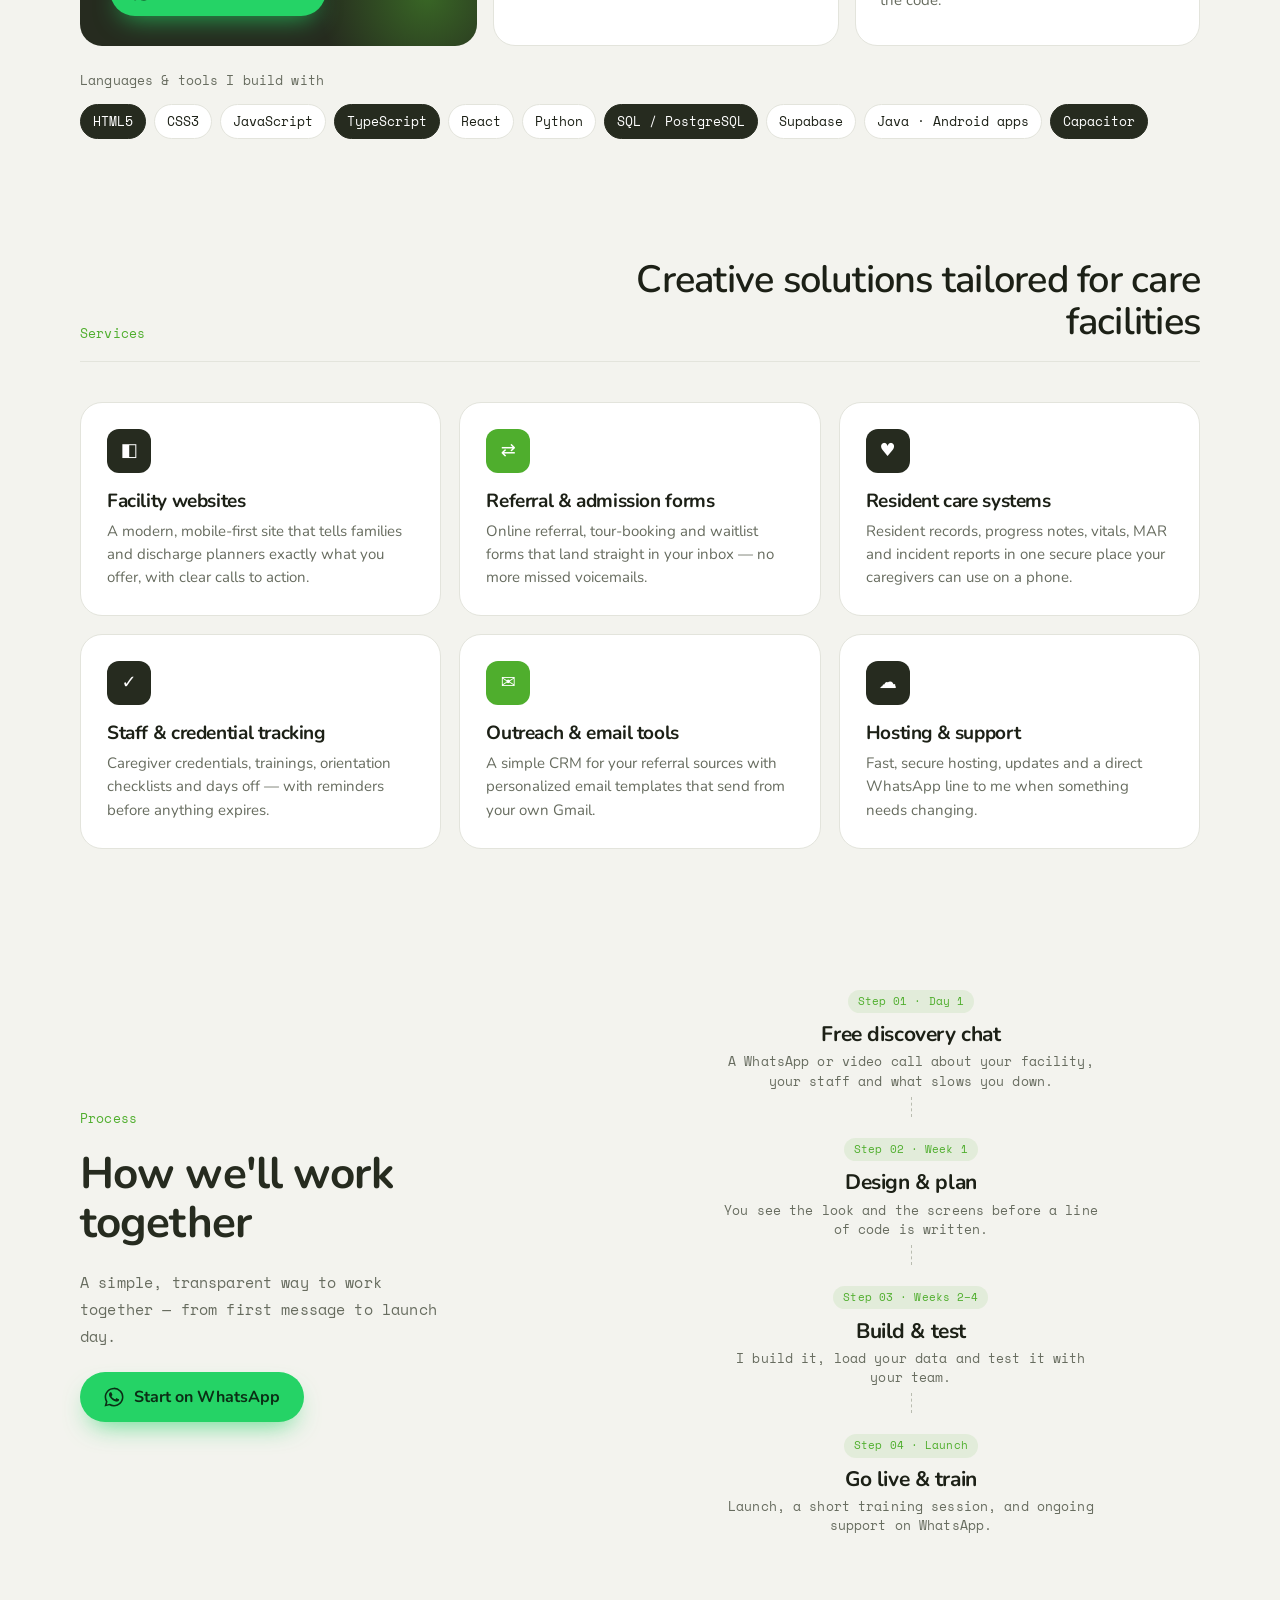
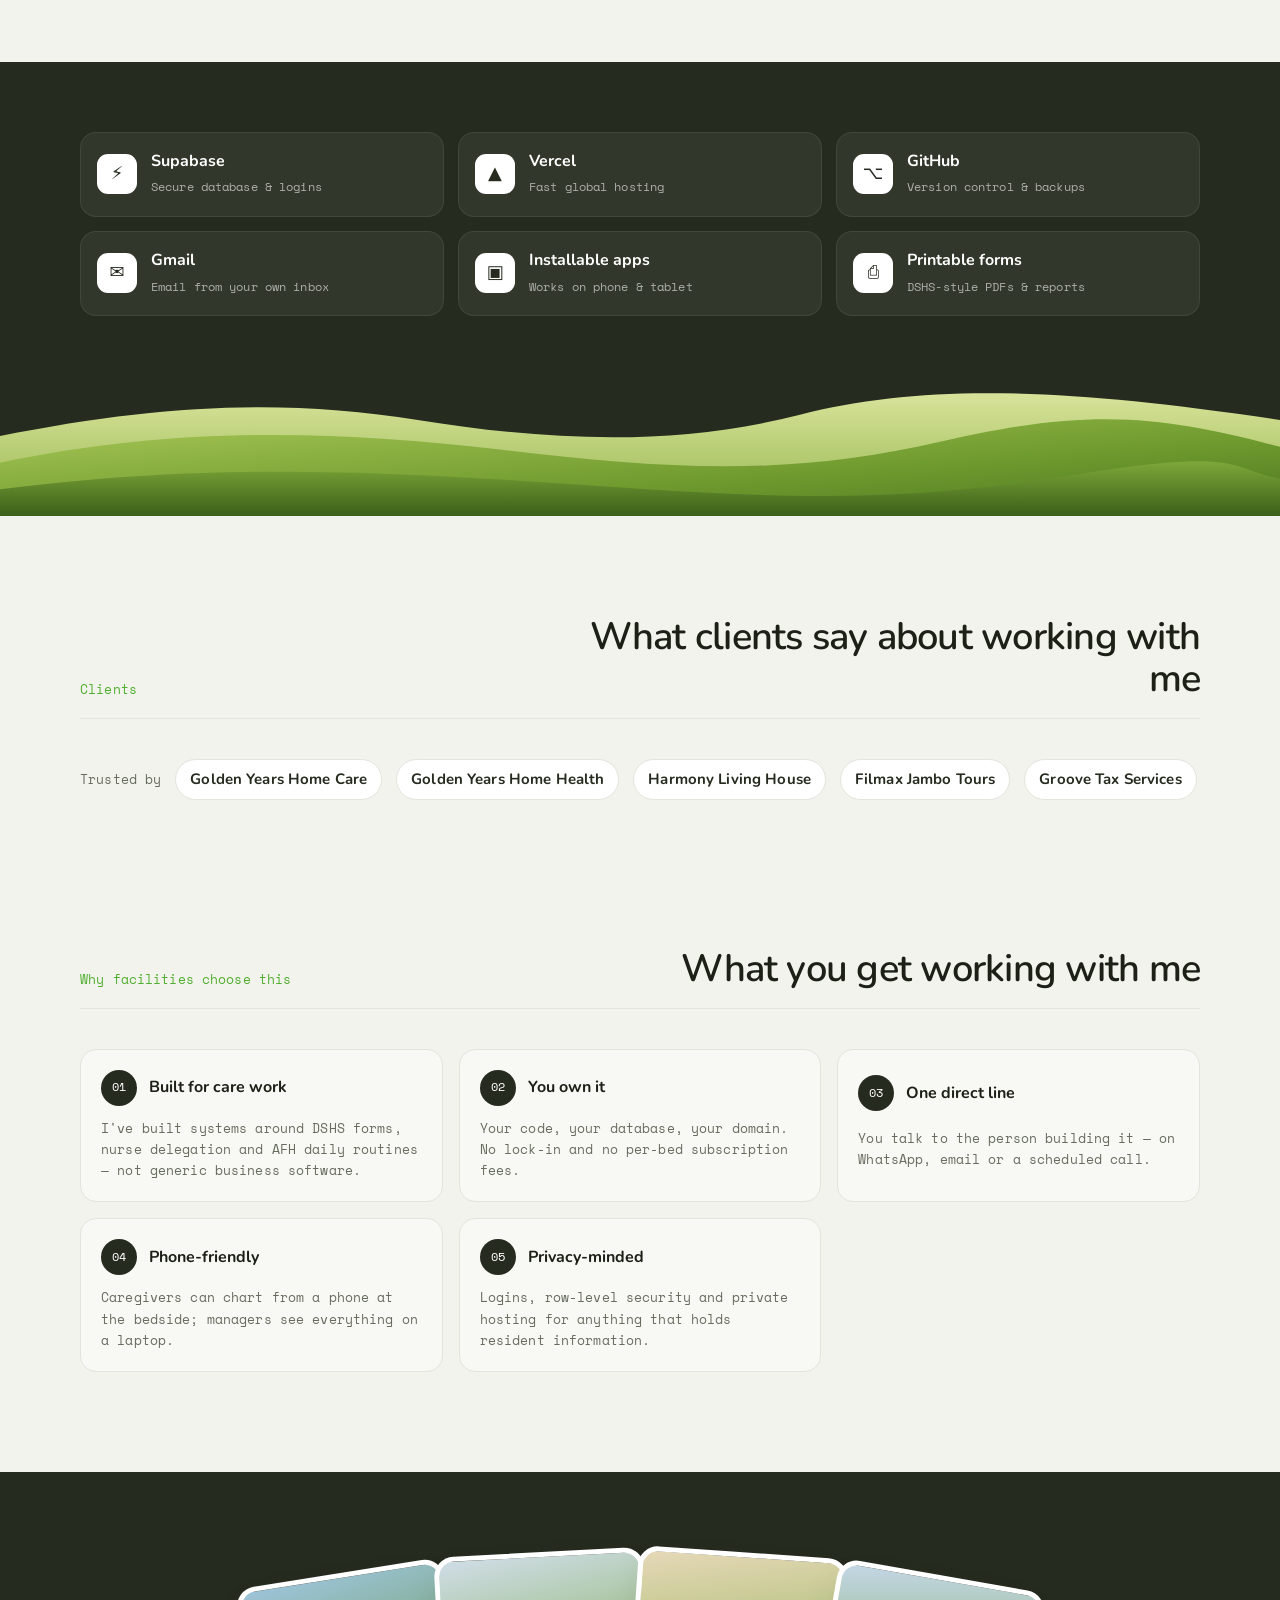
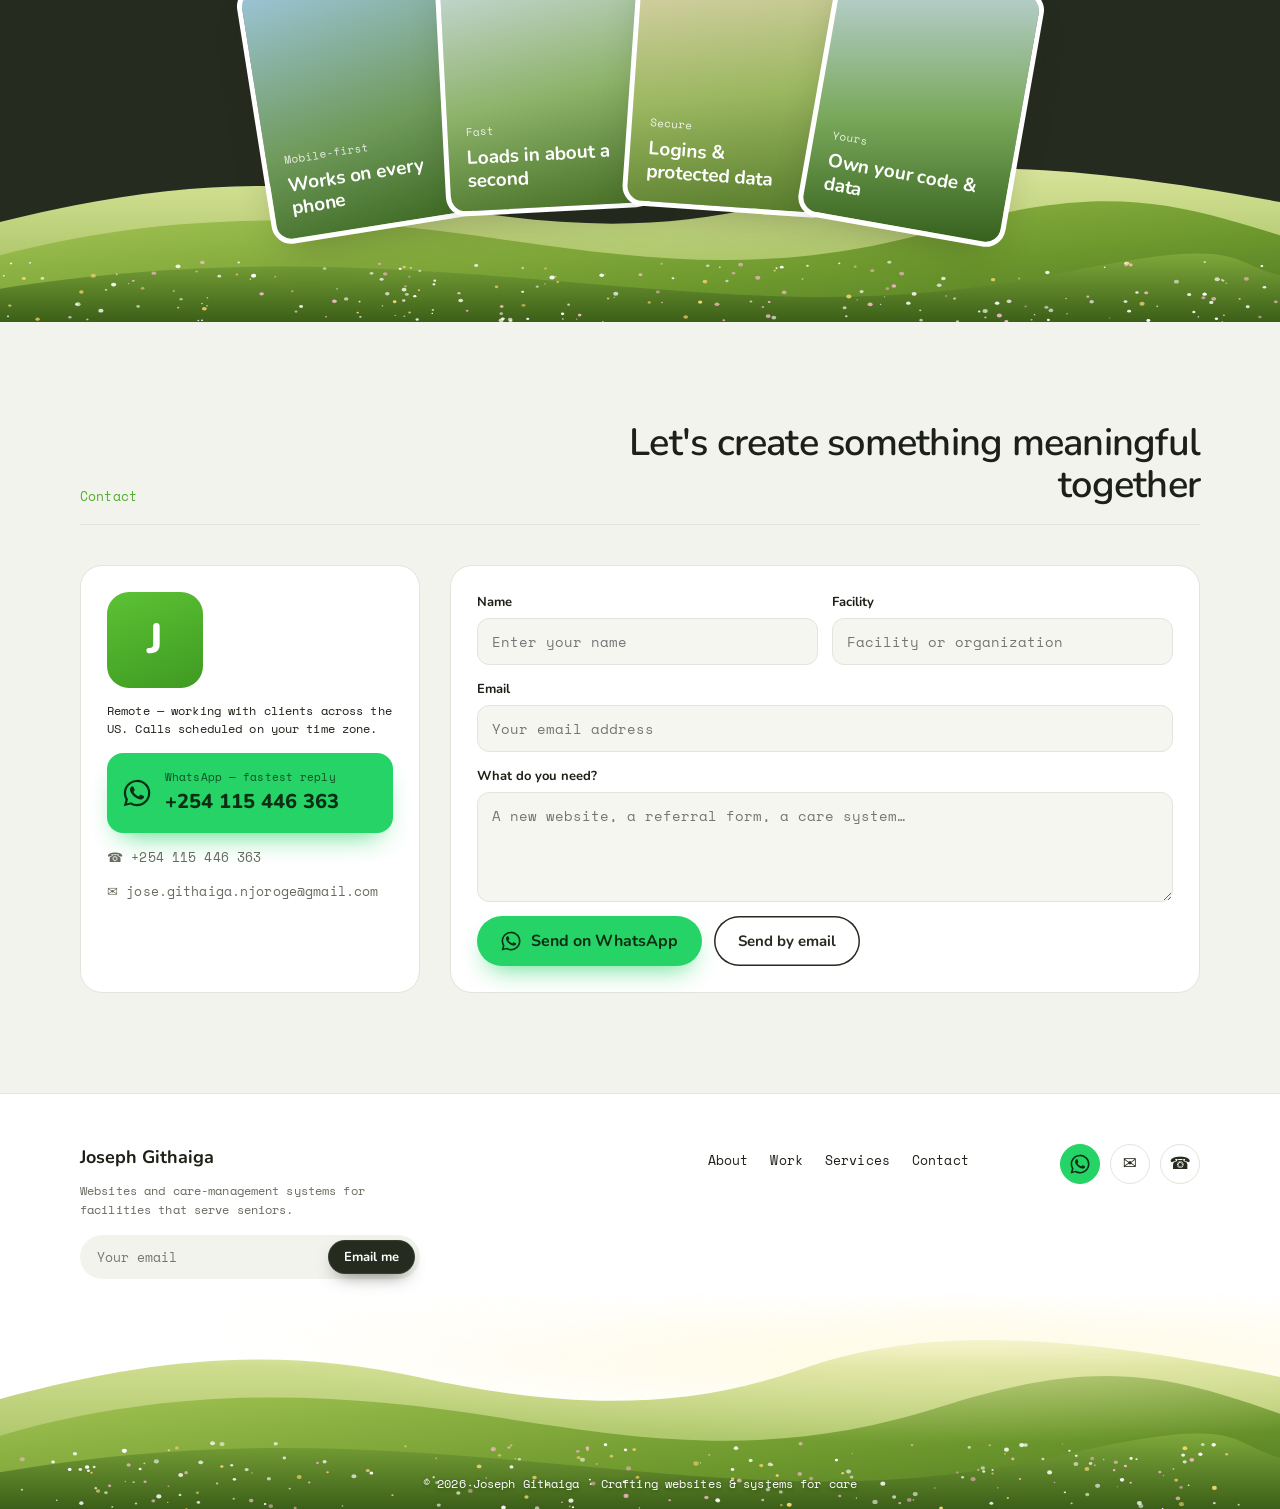
==== commit 6f97eb86: "Clickable Portfolio/WhatsApp links in outreach emails; add Why Joseph section - Outreach: paste mode" ====
--- a/site/index.html
+++ b/site/index.html
@@ -4,7 +4,7 @@
 <meta charset="utf-8">
 <meta name="viewport" content="width=device-width, initial-scale=1">
 <title>Joseph Githaiga — Websites & Care Systems for Facilities</title>
-<meta name="description" content="Working remotely with US clients, Joseph Githaiga designs websites and builds management systems for adult family homes, skilled nursing, rehab, memory care and hospital teams. Chat on WhatsApp +254 115 446 363.">
+<meta name="description" content="Working remotely with US clients, Joseph Githaiga (BSc Data Science, PG Dip Business Management) designs premium websites and builds management systems for adult family homes, skilled nursing, rehab, memory care and hospital teams. Chat on WhatsApp +254 115 446 363.">
 <meta property="og:title" content="Joseph Githaiga — Websites & Care Systems for Facilities">
 <meta property="og:description" content="Websites, referral forms and care-management systems built for senior care facilities. Chat on WhatsApp.">
 <meta name="theme-color" content="#262b1f">
@@ -28,7 +28,7 @@
   </div>
   <div class="nav-status"><span class="dot"></span>Remote · working with US clients</div>
   <nav class="menu" id="menu" hidden>
-    <a href="#about">About</a><a href="#work">Work</a><a href="#services">Services</a>
+    <a href="#about">About</a><a href="#work">Work</a><a href="#why-joseph">Why Joseph</a><a href="#services">Services</a>
     <a href="#process">Process</a><a href="#reviews">Clients</a><a href="#contact">Contact</a>
   </nav>
 </header>
@@ -188,6 +188,36 @@
       </a>
     </div>
     <p class="mono demo-note">Care systems sit behind a login to protect resident data — <a href="#contact" class="u">ask for a live demo</a> and I'll walk you through it.</p>
+  </div>
+</section>
+
+<!-- ============ WHY JOSEPH ============ -->
+<section class="wrap whyj" id="why-joseph">
+  <div class="sec-head light">
+    <span class="sec-label mono">Why Joseph</span>
+    <h2>One expert. The whole build.</h2>
+  </div>
+  <div class="whyj-grid">
+    <div class="whyj-hero">
+      <span class="eyebrow"><span class="dot"></span>Problem solver</span>
+      <p class="whyj-quote">I'm a pro who doesn't see a big problem without offering a working solution. I'm determined to make work easier for the people I build for.</p>
+      <div class="whyj-creds">
+        <div><strong>BSc</strong><span class="mono">Data Science graduate</span></div>
+        <div><strong>PG Dip</strong><span class="mono">Business Management</span></div>
+      </div>
+      <a class="btn btn-wa wa-link" href="#" data-wa="Hi Joseph, I'd like to talk about a project."><span class="wa-ico"></span> Talk to me directly</a>
+    </div>
+    <article class="whyj-card"><span class="svc-ico">◎</span><h3>No team needed</h3><p>Design, code, database, hosting and support — I do almost everything myself. You deal with one person who knows every part of your system.</p></article>
+    <article class="whyj-card"><span class="svc-ico">▦</span><h3>Data-intensive systems</h3><p>My data science background means records, medications, billing, staff credentials and reports are built to stay accurate and fast as your data grows.</p></article>
+    <article class="whyj-card"><span class="svc-ico">◆</span><h3>Premium websites only</h3><p>Every site is hand-crafted, fast and polished — no cluttered templates, no shortcuts.</p></article>
+    <article class="whyj-card"><span class="svc-ico">▲</span><h3>Business sense built in</h3><p>With a postgraduate diploma in business management, I build around your operations, budget and compliance, not just the code.</p></article>
+  </div>
+  <div class="stack">
+    <span class="mono stack-label">Languages &amp; tools I build with</span>
+    <div class="stack-chips">
+      <span>HTML5</span><span>CSS3</span><span>JavaScript</span><span>TypeScript</span><span>React</span>
+      <span>Python</span><span>SQL / PostgreSQL</span><span>Supabase</span><span>Java · Android apps</span><span>Capacitor</span>
+    </div>
   </div>
 </section>
 
--- a/site/styles.css
+++ b/site/styles.css
@@ -17,7 +17,7 @@
   --mono: "Space Mono", ui-monospace, monospace;
 }
 * { box-sizing: border-box; }
-html { scroll-behavior: smooth; }
+html { scroll-behavior: smooth; overflow-x: clip; }
 body {
   overflow-x: clip;
   margin: 0; background: var(--bg); color: var(--ink);
@@ -404,3 +404,26 @@
 .rv-who span { font-family: var(--mono); font-size: 11.5px; color: var(--muted); }
 .rv-stars { color: var(--green); letter-spacing: 2px; font-size: 13px; }
 @media (max-width: 900px) { .review-grid { grid-template-columns: 1fr; } }
+
+/* why joseph */
+.whyj { padding: 100px 0 20px; }
+.whyj-grid { display: grid; grid-template-columns: 1.15fr 1fr 1fr; grid-template-rows: auto auto; gap: 16px; }
+.whyj-hero { grid-row: span 2; background: var(--olive); color: #fff; border-radius: var(--r-lg); padding: 30px; display: flex; flex-direction: column; gap: 22px; position: relative; overflow: hidden; }
+.whyj-hero::after { content: ""; position: absolute; right: -60px; bottom: -60px; width: 220px; height: 220px; border-radius: 50%; background: radial-gradient(circle, rgba(79,174,45,.45), transparent 70%); }
+.whyj-quote { font-size: clamp(21px, 2.2vw, 26px); font-weight: 700; line-height: 1.35; position: relative; z-index: 1; }
+.whyj-creds { display: grid; grid-template-columns: 1fr 1fr; gap: 12px; position: relative; z-index: 1; }
+.whyj-creds div { background: var(--olive-2); border: 1px solid rgba(255,255,255,.1); border-radius: var(--r-md); padding: 14px; display: grid; gap: 4px; }
+.whyj-creds strong { font-size: 26px; color: var(--green-2); line-height: 1; }
+.whyj-creds span { font-size: 11.5px; color: rgba(255,255,255,.75); }
+.whyj-hero .btn { align-self: flex-start; margin-top: auto; position: relative; z-index: 1; }
+.whyj-card { background: var(--paper); border: 1px solid var(--line); border-radius: var(--r-lg); padding: 24px; }
+.whyj-card h3 { font-size: 19px; margin-bottom: 8px; }
+.whyj-card p { color: var(--muted); font-size: 15px; }
+.whyj-card:nth-child(odd) .svc-ico { background: var(--green); }
+.stack { margin-top: 24px; display: flex; flex-wrap: wrap; align-items: center; gap: 14px; }
+.stack-label { color: var(--muted); }
+.stack-chips { display: flex; flex-wrap: wrap; gap: 8px; }
+.stack-chips span { font-family: var(--mono); font-size: 12.5px; padding: 7px 12px; border-radius: 999px; background: var(--paper); border: 1px solid var(--line); }
+.stack-chips span:nth-child(3n+1) { background: var(--olive); color: #fff; border-color: var(--olive); }
+@media (max-width: 900px) { .whyj-grid { grid-template-columns: 1fr 1fr; } .whyj-hero { grid-column: 1 / -1; grid-row: auto; } }
+@media (max-width: 600px) { .whyj-grid { grid-template-columns: 1fr; } }
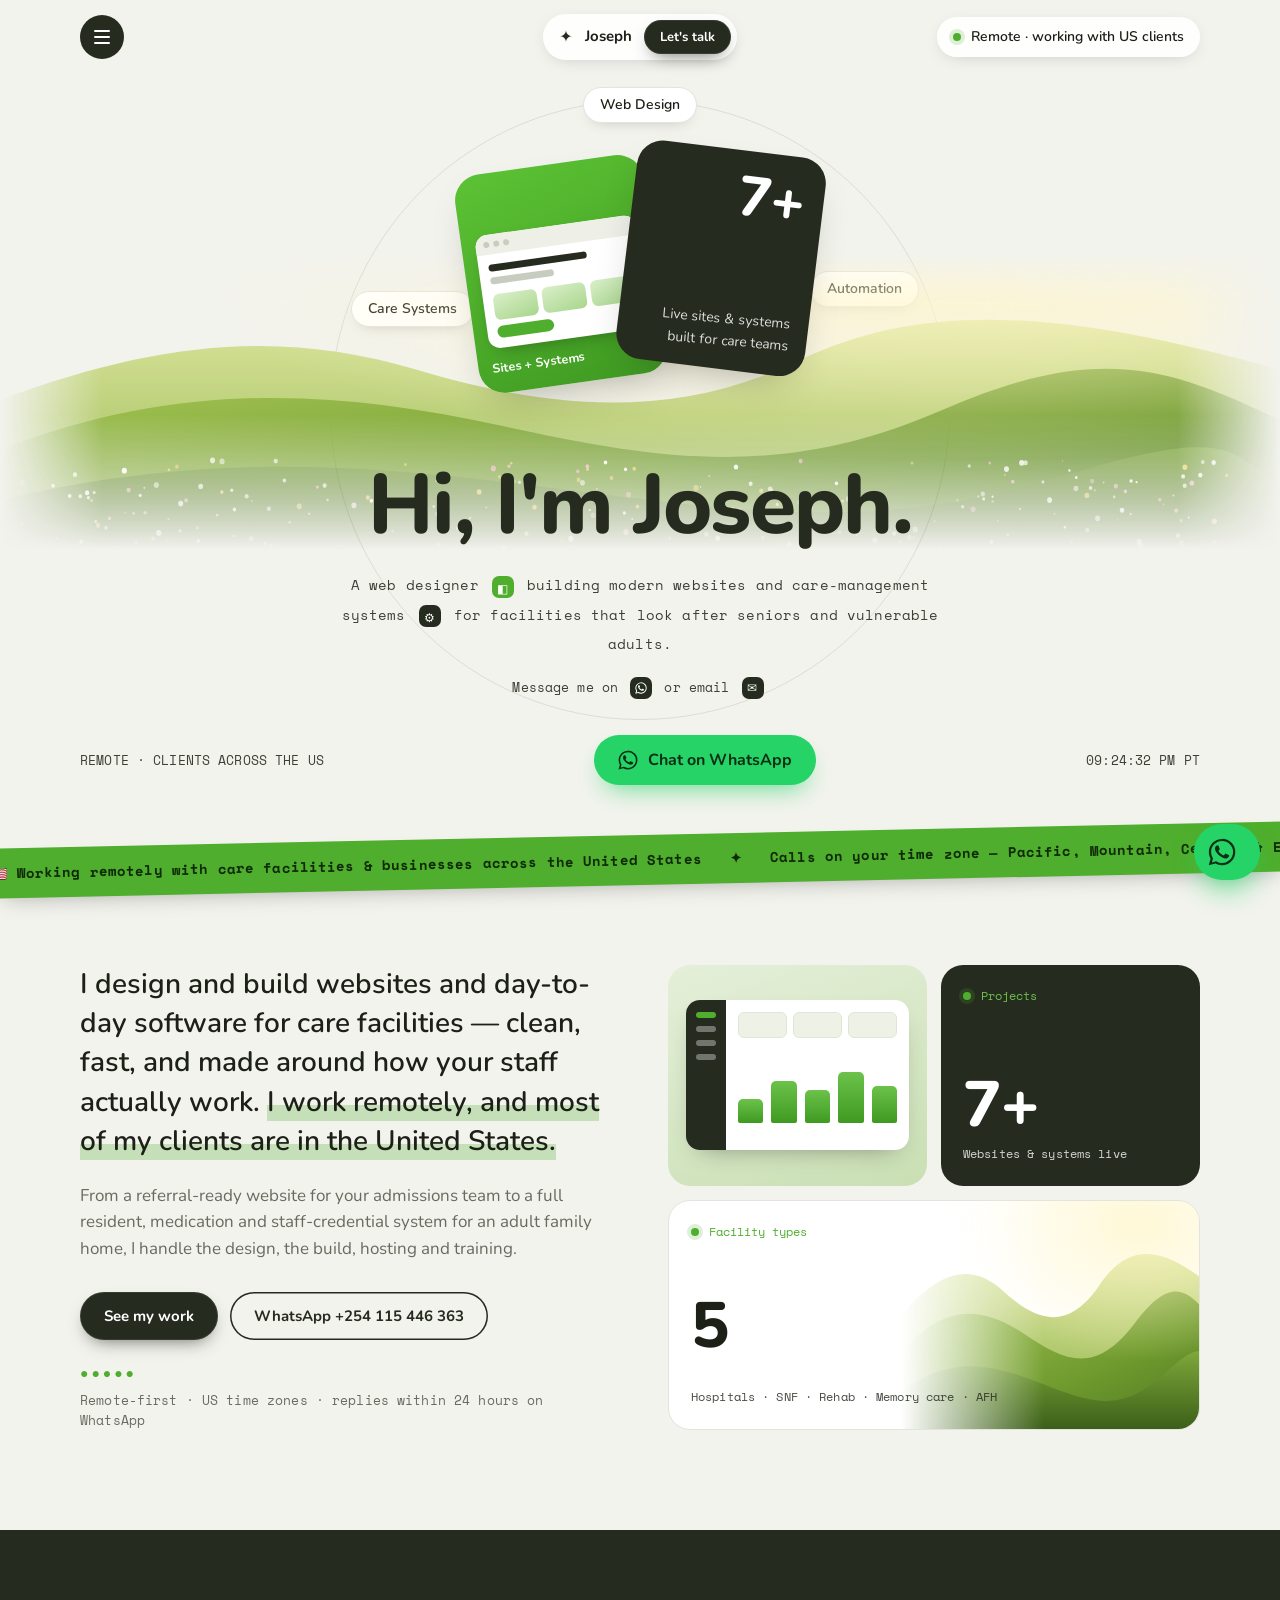
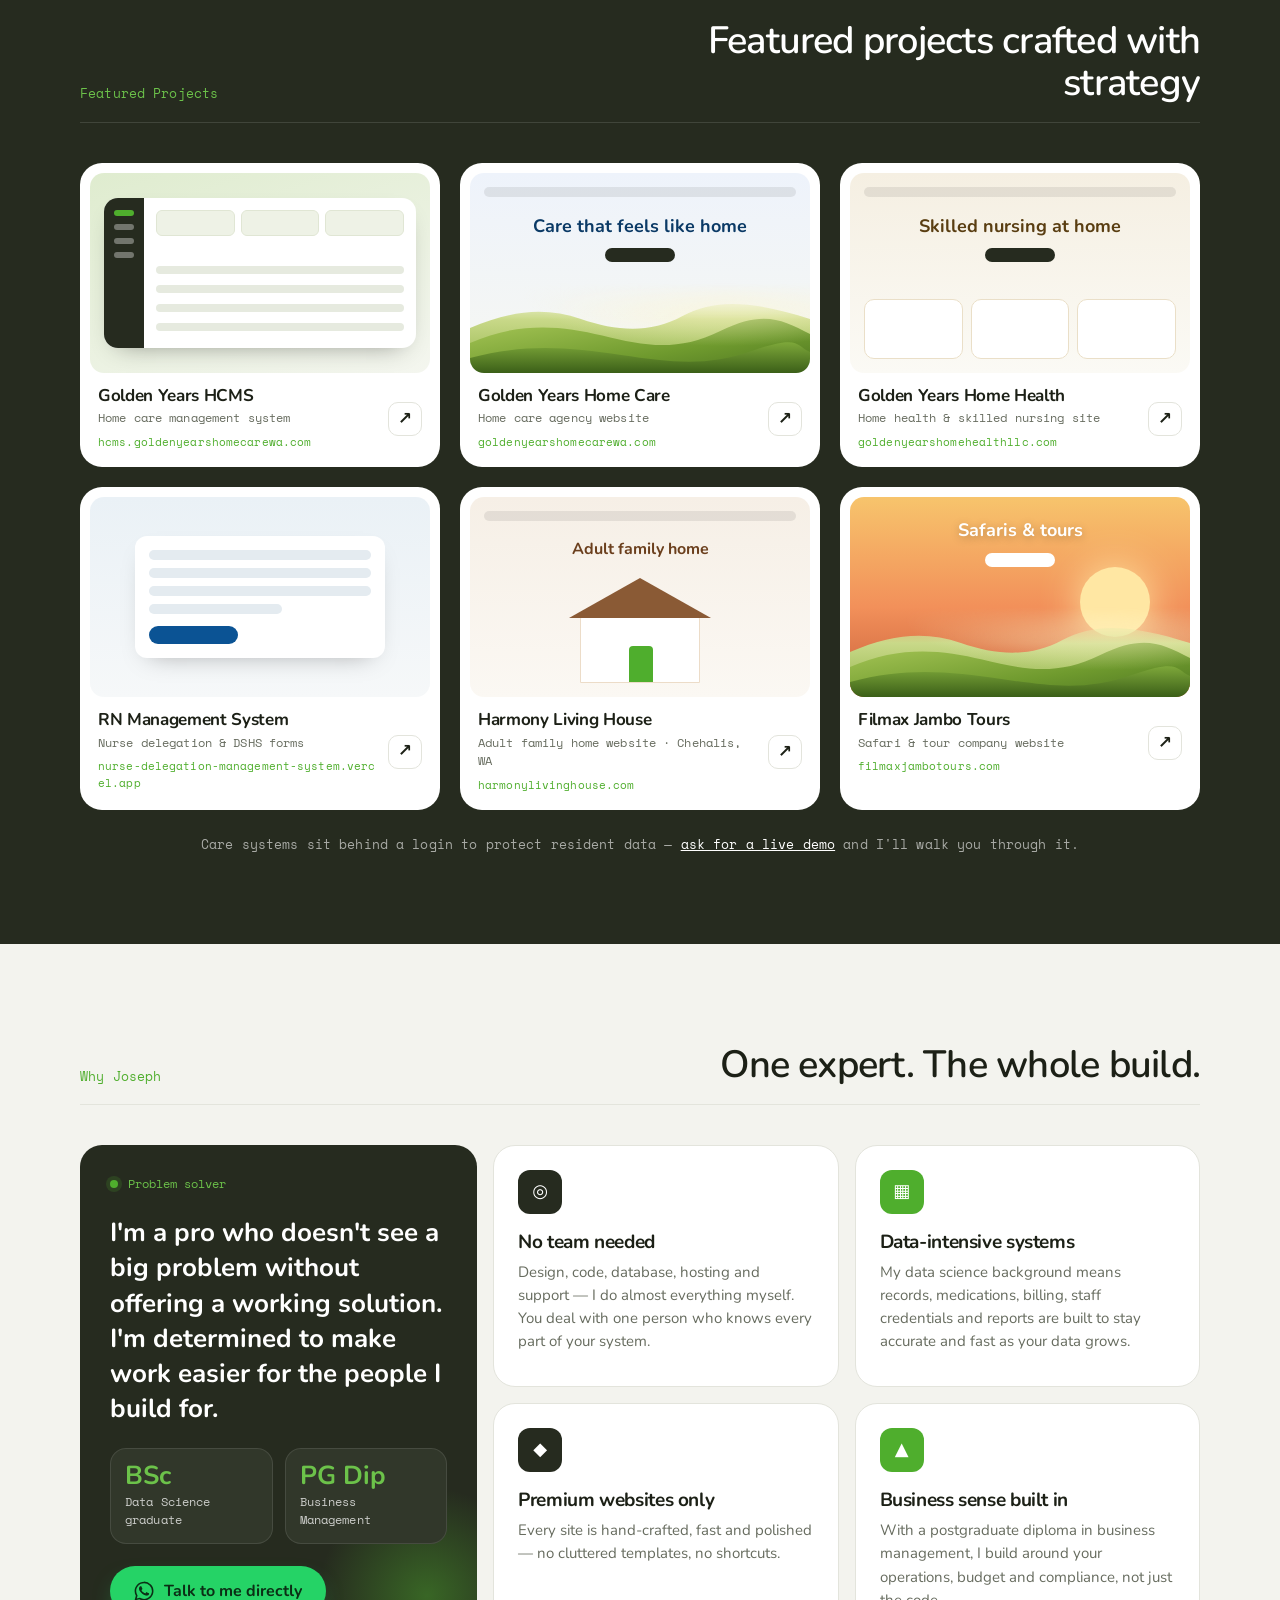
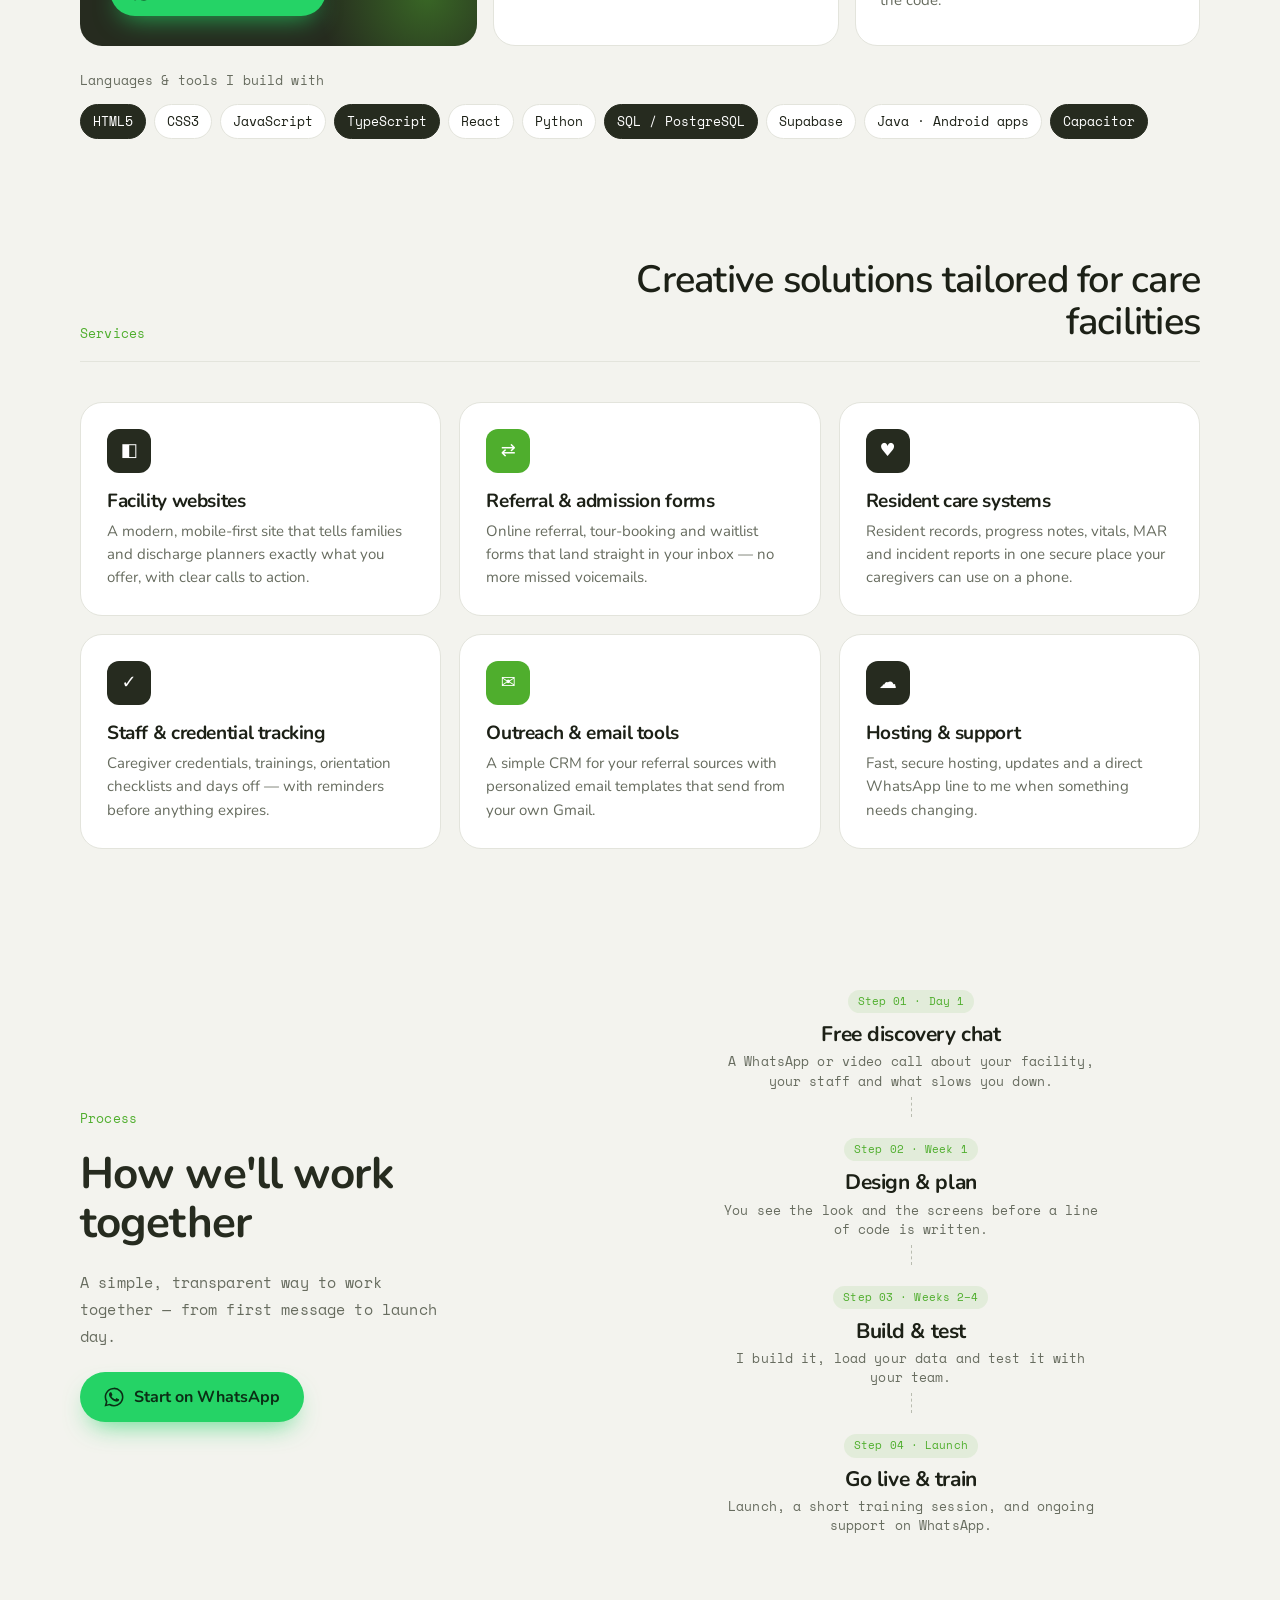
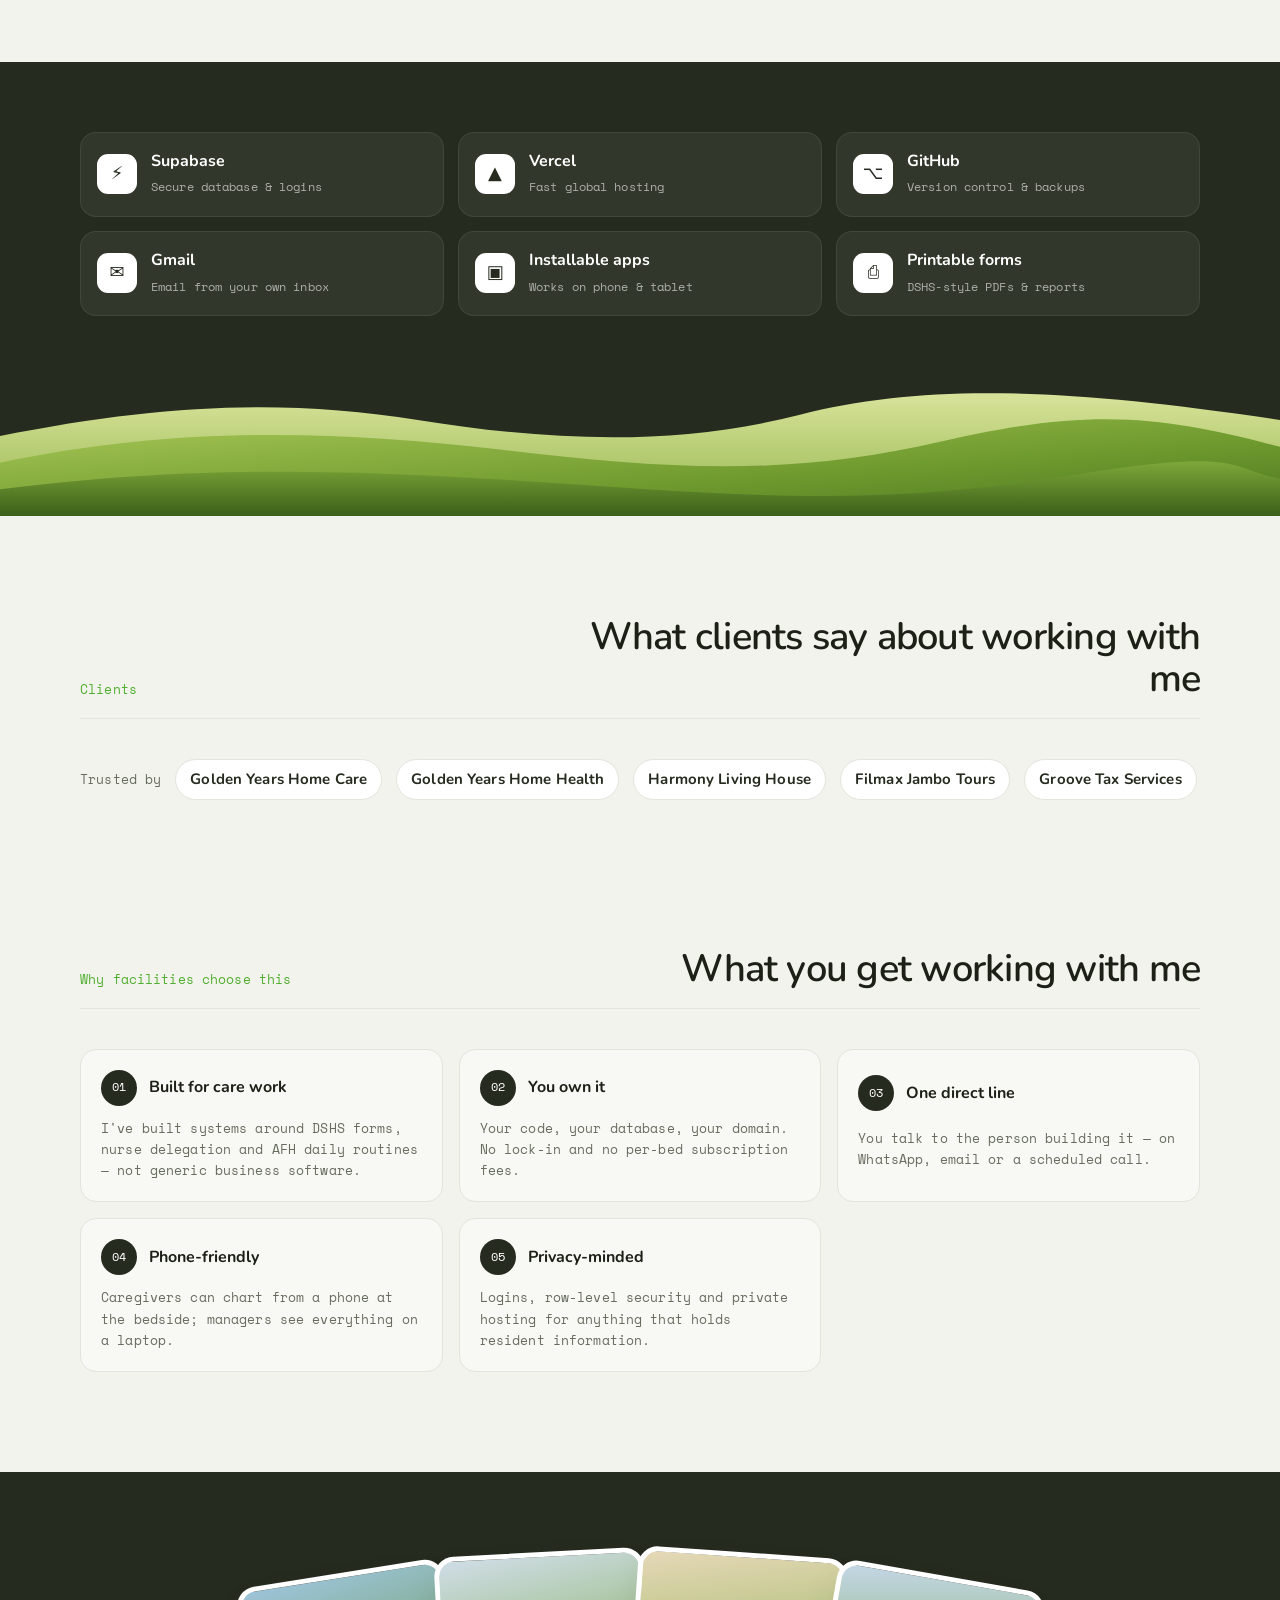
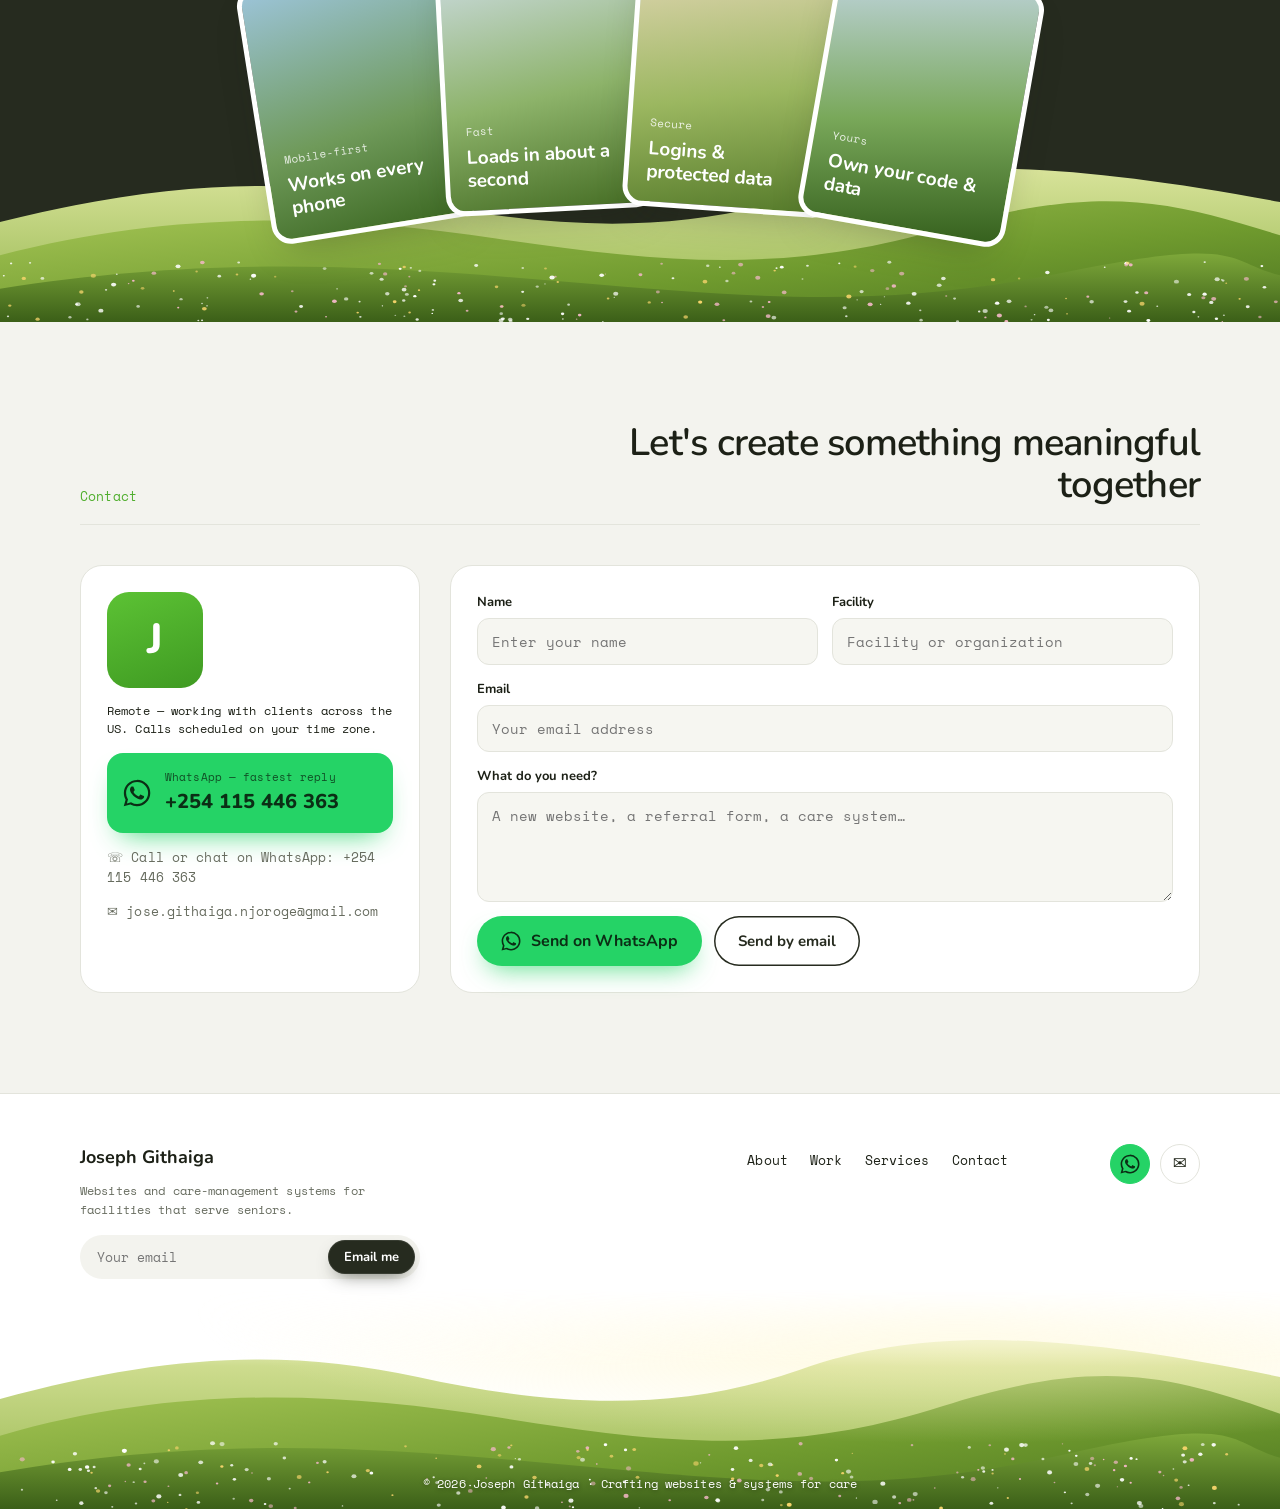
==== commit e843d08e: "Outreach: list only contacts with email; phone links go to WhatsApp Co-Authored-By: Claude Opus 5.5 " ====
--- a/site/index.html
+++ b/site/index.html
@@ -322,7 +322,7 @@
         <span class="wa-ico lg"></span>
         <span><small class="mono">WhatsApp — fastest reply</small><strong>+254 115 446 363</strong></span>
       </a>
-      <a class="c-line mono" href="tel:+254115446363">☎ +254 115 446 363</a>
+      <a class="c-line mono wa-link" href="#">☏ Call or chat on WhatsApp: +254 115 446 363</a>
       <a class="c-line mono" href="mailto:jose.githaiga.njoroge@gmail.com">✉ jose.githaiga.njoroge@gmail.com</a>
     </aside>
     <form class="c-form" id="contact-form">
@@ -355,7 +355,7 @@
     <div class="foot-social">
       <a class="soc wa-link" href="#" aria-label="WhatsApp"><span class="wa-ico"></span></a>
       <a class="soc" href="mailto:jose.githaiga.njoroge@gmail.com" aria-label="Email">✉</a>
-      <a class="soc" href="tel:+254115446363" aria-label="Phone">☎</a>
+      
     </div>
   </div>
   <div class="hills hills-foot" data-hills="foot"></div>
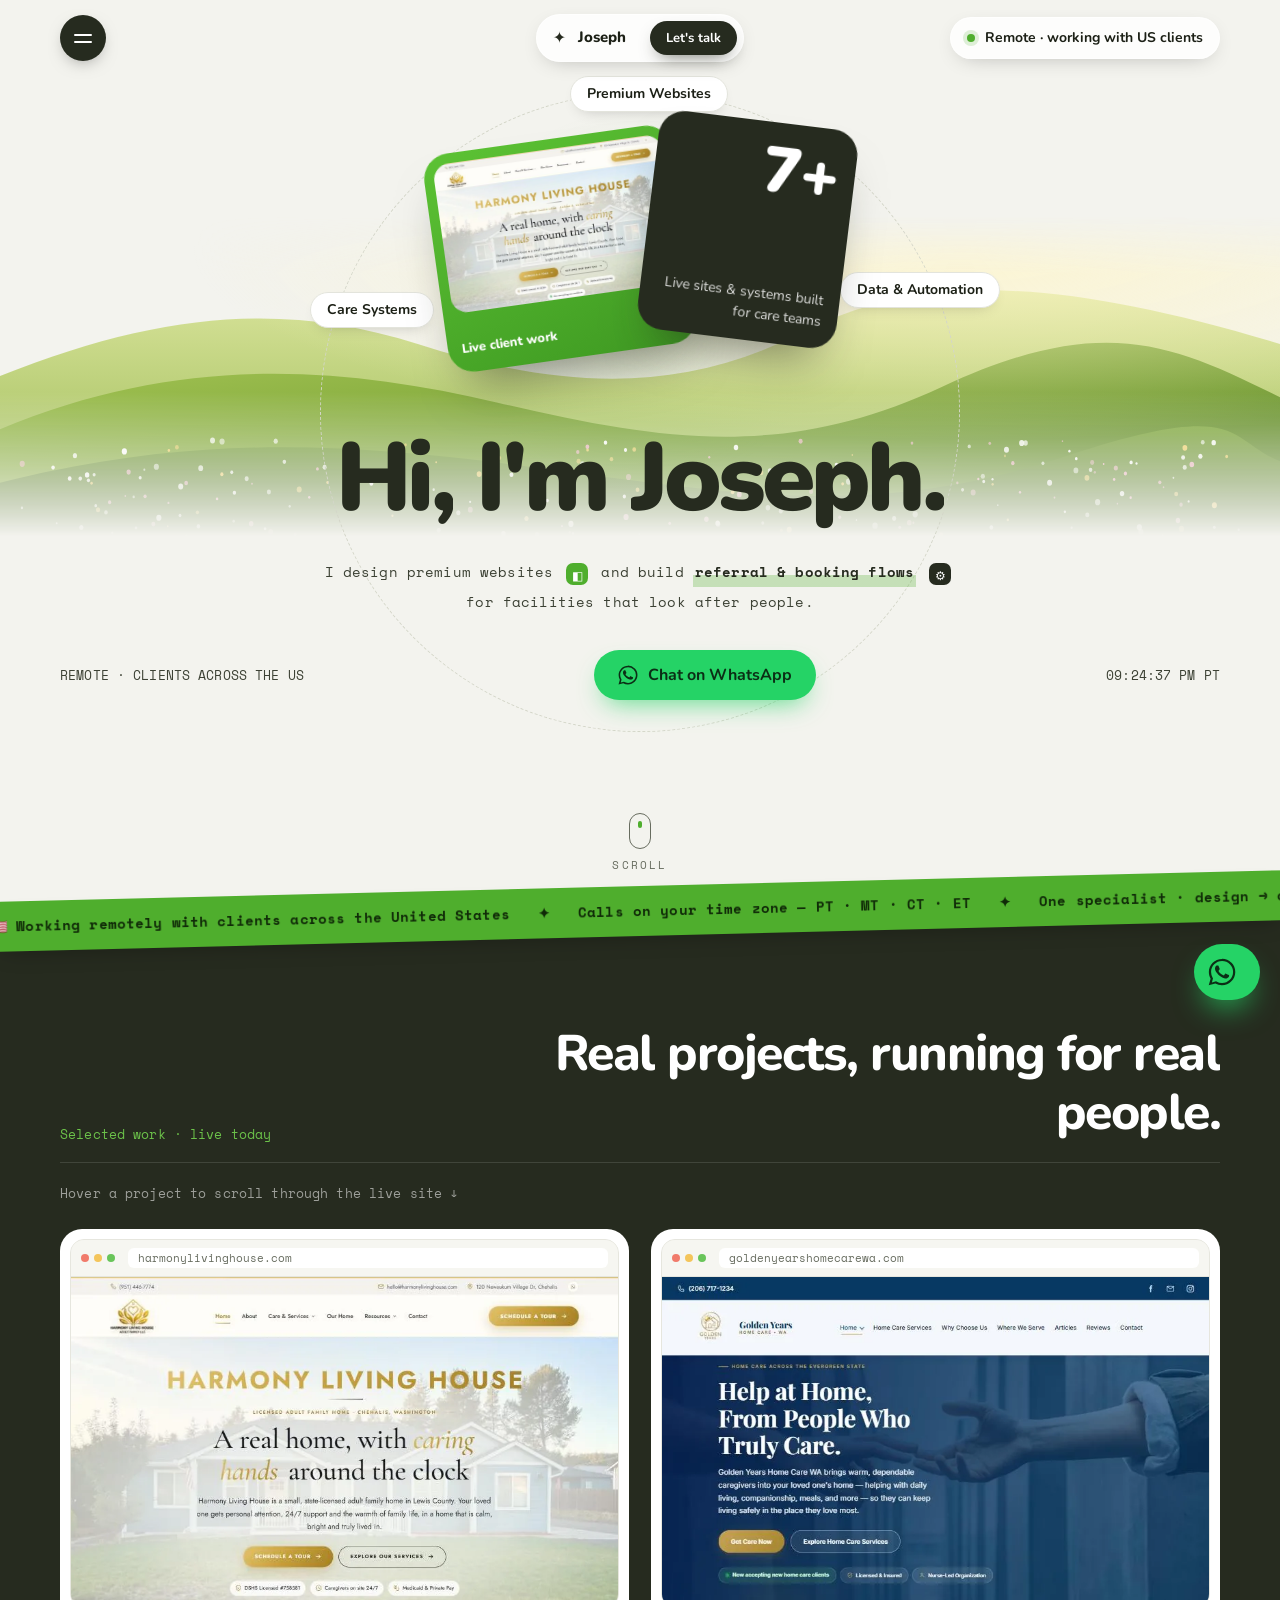
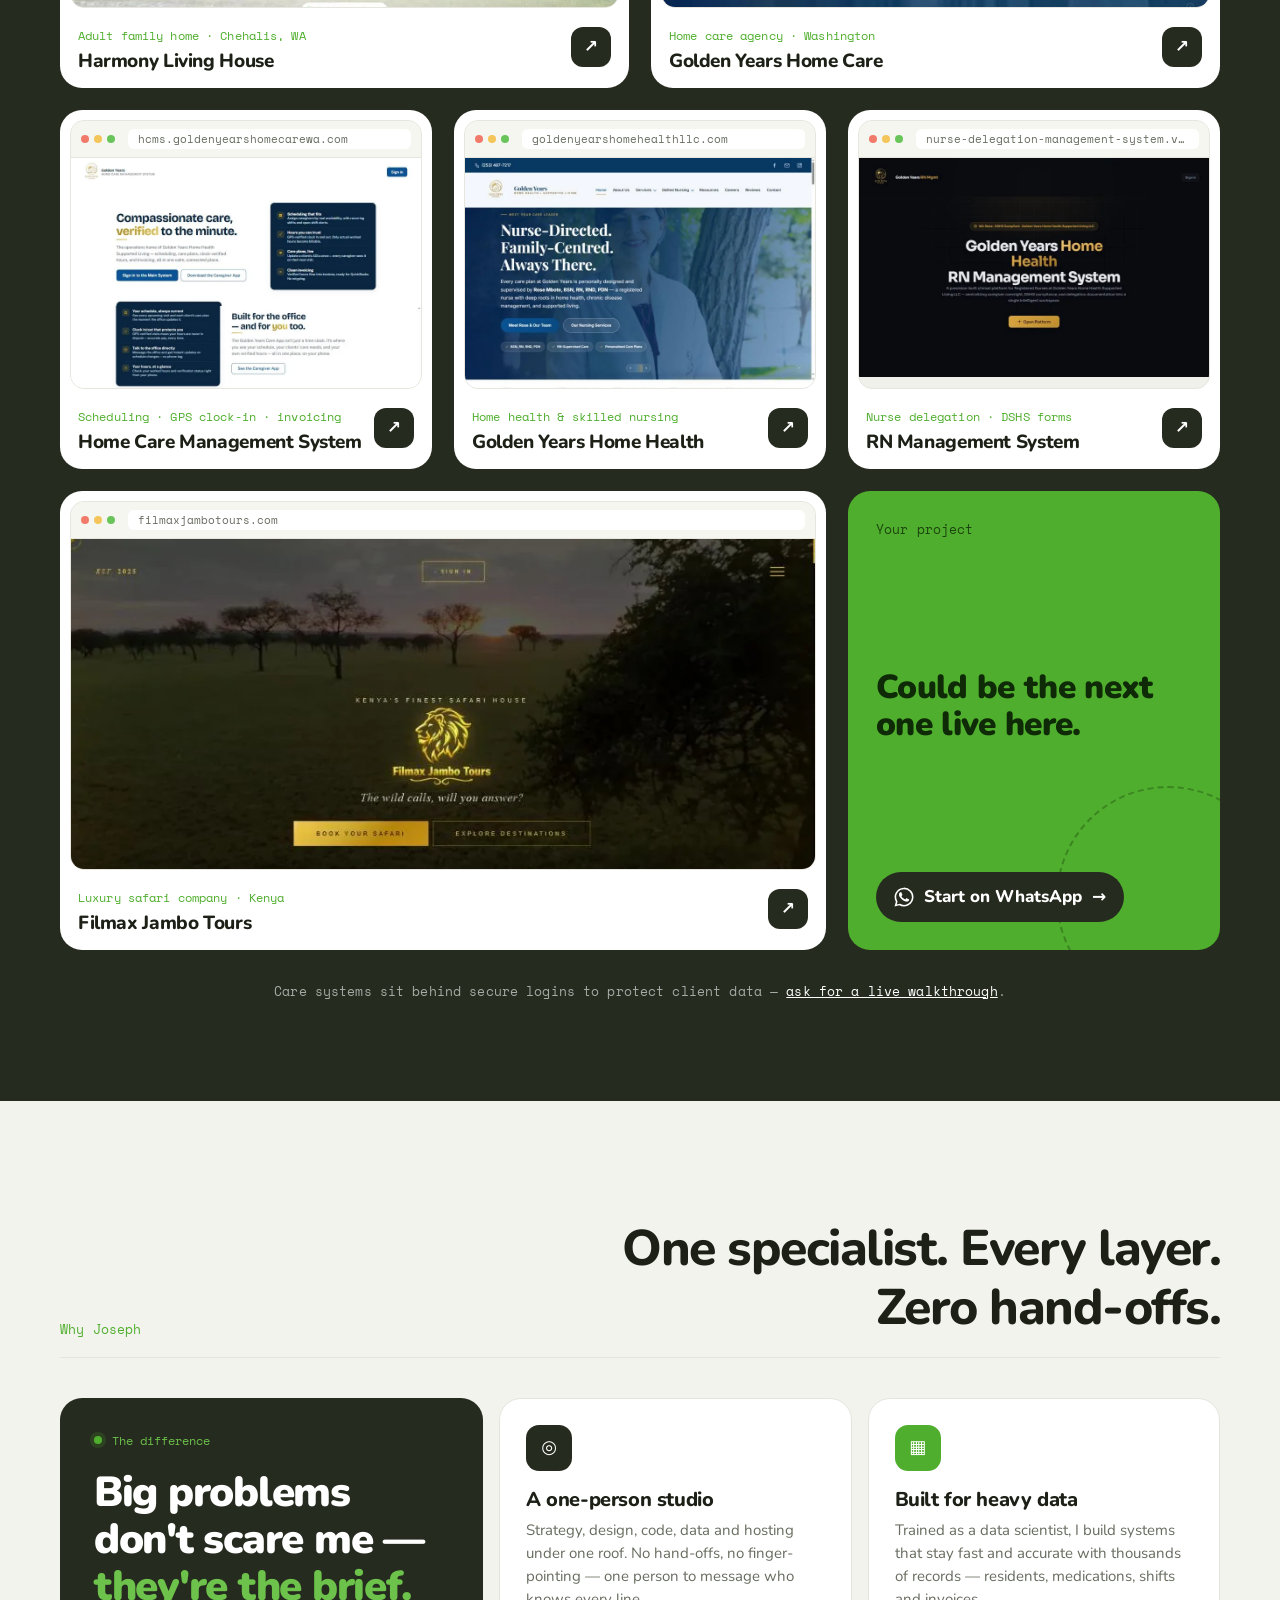
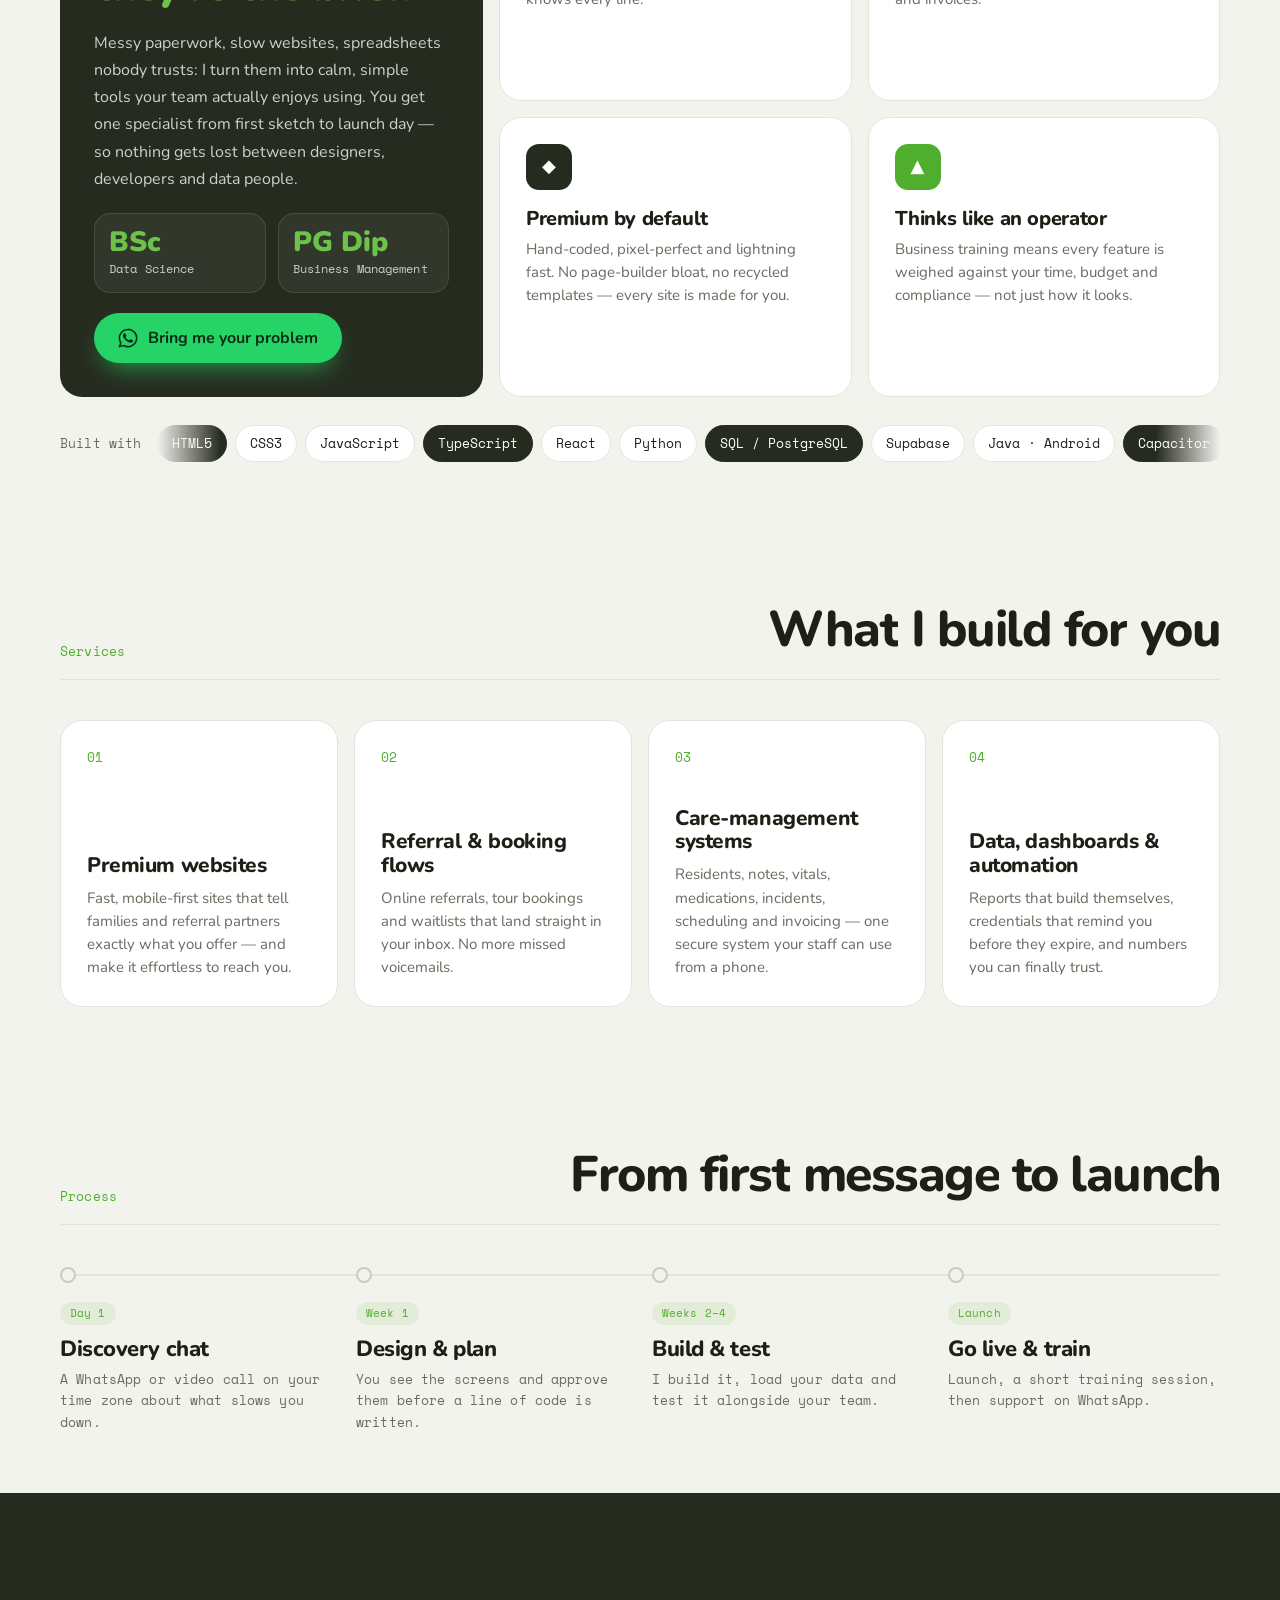
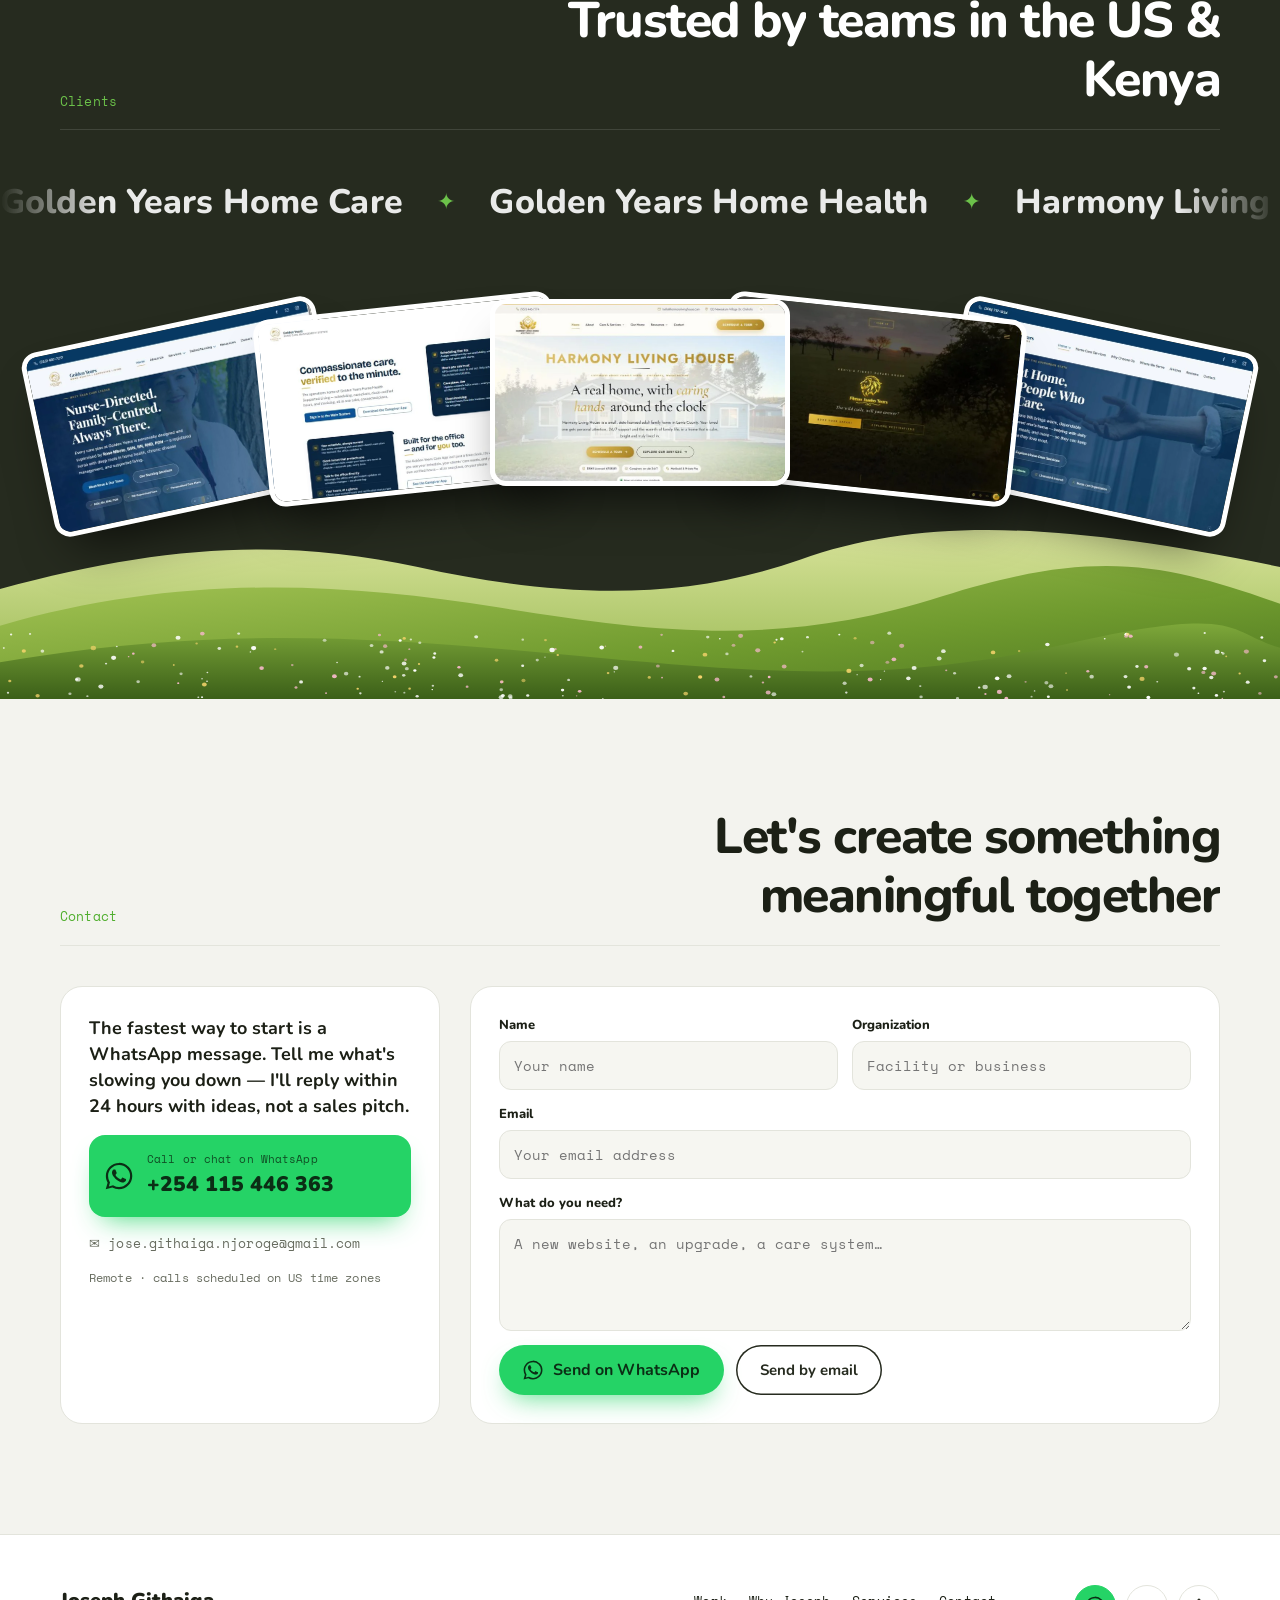
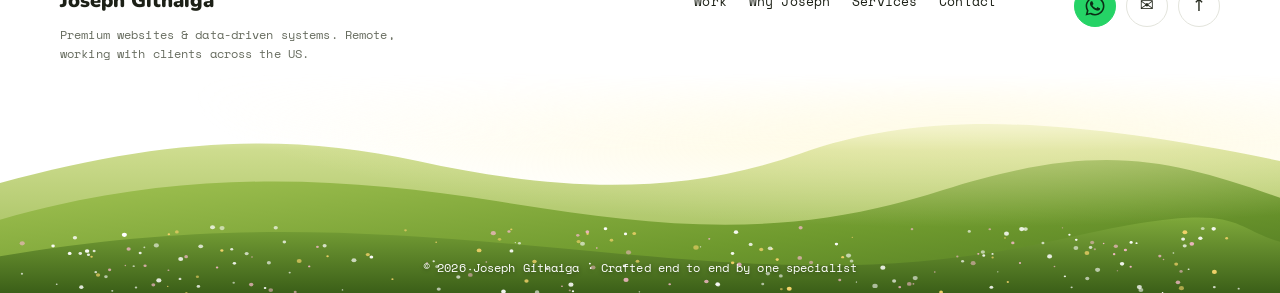
==== commit 8056d731: "Portfolio masterclass upgrade: real site screenshots, motion, sharper pitch - Project cards use real" ====
--- a/site/index.html
+++ b/site/index.html
@@ -3,363 +3,286 @@
 <head>
 <meta charset="utf-8">
 <meta name="viewport" content="width=device-width, initial-scale=1">
-<title>Joseph Githaiga — Websites & Care Systems for Facilities</title>
-<meta name="description" content="Working remotely with US clients, Joseph Githaiga (BSc Data Science, PG Dip Business Management) designs premium websites and builds management systems for adult family homes, skilled nursing, rehab, memory care and hospital teams. Chat on WhatsApp +254 115 446 363.">
-<meta property="og:title" content="Joseph Githaiga — Websites & Care Systems for Facilities">
-<meta property="og:description" content="Websites, referral forms and care-management systems built for senior care facilities. Chat on WhatsApp.">
+<title>Joseph Githaiga — Premium Websites & Care Systems</title>
+<meta name="description" content="Working remotely with US clients, Joseph Githaiga (BSc Data Science, PG Dip Business Management) designs premium websites and builds data-driven care-management systems for facilities. Chat on WhatsApp.">
+<meta property="og:title" content="Joseph Githaiga — Premium Websites & Care Systems">
+<meta property="og:description" content="Premium websites and data-driven care systems, built end to end by one specialist. Working remotely with clients across the US.">
+<meta property="og:image" content="img/harmony-cover.webp">
 <meta name="theme-color" content="#262b1f">
 <link rel="icon" href="data:image/svg+xml,%3Csvg xmlns='http://www.w3.org/2000/svg' viewBox='0 0 64 64'%3E%3Crect width='64' height='64' rx='16' fill='%23262b1f'/%3E%3Cpath d='M8 46c10-12 20-14 28-8s14 4 20-2v20H8z' fill='%234fae2d'/%3E%3C/svg%3E">
 <link rel="preconnect" href="https://fonts.googleapis.com">
 <link rel="preconnect" href="https://fonts.gstatic.com" crossorigin>
-<link href="https://fonts.googleapis.com/css2?family=Nunito:wght@500;600;700;800&family=Space+Mono:wght@400;700&display=swap" rel="stylesheet">
+<link href="https://fonts.googleapis.com/css2?family=Nunito:wght@500;600;700;800;900&family=Space+Mono:wght@400;700&display=swap" rel="stylesheet">
+<link rel="preload" as="image" href="img/harmony-cover.webp">
 <link rel="stylesheet" href="styles.css">
 </head>
 <body>
+<div class="progress" id="progress" aria-hidden="true"></div>
+<div class="cursor-glow" id="cursor-glow" aria-hidden="true"></div>
 
 <!-- ============ NAV ============ -->
-<header class="nav" id="top">
-  <button class="nav-menu" id="menu-btn" aria-label="Open menu" aria-expanded="false">
-    <span></span><span></span><span></span>
-  </button>
+<header class="nav" id="nav">
+  <button class="nav-menu" id="menu-btn" aria-label="Open menu" aria-expanded="false"><span></span><span></span></button>
   <div class="nav-pill">
     <span class="nav-mark" aria-hidden="true">✦</span>
     <span class="nav-name">Joseph</span>
-    <a class="btn btn-dark btn-sm wa-link" href="#" data-wa="Hi Joseph, I'd like to talk about a website or system for our facility.">Let's talk</a>
+    <span class="nav-section mono" id="nav-section" aria-hidden="true"></span>
+    <a class="btn btn-dark btn-sm wa-link magnetic" href="#" data-wa="Hi Joseph, I'd like to talk about a website or system.">Let's talk</a>
   </div>
   <div class="nav-status"><span class="dot"></span>Remote · working with US clients</div>
-  <nav class="menu" id="menu" hidden>
-    <a href="#about">About</a><a href="#work">Work</a><a href="#why-joseph">Why Joseph</a><a href="#services">Services</a>
-    <a href="#process">Process</a><a href="#reviews">Clients</a><a href="#contact">Contact</a>
-  </nav>
 </header>
 
+<nav class="overlay" id="overlay" aria-hidden="true">
+  <div class="overlay-inner">
+    <a href="#work" data-i="01">Work</a>
+    <a href="#why" data-i="02">Why Joseph</a>
+    <a href="#services" data-i="03">Services</a>
+    <a href="#process" data-i="04">Process</a>
+    <a href="#contact" data-i="05">Contact</a>
+  </div>
+  <a class="overlay-wa wa-link" href="#"><span class="wa-ico"></span> WhatsApp +254 115 446 363</a>
+</nav>
+
+<main>
 <!-- ============ HERO ============ -->
-<section class="hero">
+<section class="hero" id="top">
   <div class="orbit" aria-hidden="true">
-    <span class="tag-pill t1">Web Design</span>
+    <span class="tag-pill t1">Premium Websites</span>
     <span class="tag-pill t2">Care Systems</span>
-    <span class="tag-pill t3">Automation</span>
-  </div>
-  <div class="hero-cards" aria-hidden="true">
-    <div class="h-card green">
-      <div class="mini-browser">
-        <div class="mb-bar"><i></i><i></i><i></i></div>
-        <div class="mb-body">
-          <div class="mb-line w70"></div><div class="mb-line w45"></div>
-          <div class="mb-grid"><b></b><b></b><b></b></div>
-          <div class="mb-btn"></div>
-        </div>
-      </div>
-      <span class="h-card-label">Sites + Systems</span>
-    </div>
-    <div class="h-card dark">
-      <span class="big">7+</span>
+    <span class="tag-pill t3">Data &amp; Automation</span>
+  </div>
+  <div class="hero-cards" id="hero-cards" aria-hidden="true">
+    <div class="h-card shot" data-depth="18">
+      <img src="img/harmony-cover.webp" alt="" width="800" height="500">
+      <span class="h-card-label">Live client work</span>
+    </div>
+    <div class="h-card dark" data-depth="30">
+      <span class="big"><span data-count="7">7</span>+</span>
       <span class="small">Live sites &amp; systems built for care teams</span>
     </div>
   </div>
 
-  <div class="hills hills-hero" data-hills="hero"></div>
+  <div class="hills hills-hero" data-hills="hero" data-parallax="0.25"></div>
 
   <div class="hero-copy">
-    <h1>Hi, I'm Joseph.</h1>
+    <h1 class="split">Hi, I'm Joseph.</h1>
     <p class="mono lead">
-      A web designer <span class="chip g">◧</span> building modern websites
-      and care-management systems <span class="chip d">⚙</span> for facilities that
-      look after seniors and vulnerable adults.
-    </p>
-    <p class="mono follow">
-      Message me on <a class="chip d wa-link" href="#" aria-label="WhatsApp"><span class="wa-ico sm"></span></a>
-      or email <a class="chip d" href="mailto:jose.githaiga.njoroge@gmail.com" aria-label="Email">✉</a>
+      I design premium websites <span class="chip g">◧</span> and build
+      <span class="rotator" id="rotator"><span>care-management systems</span></span> <span class="chip d">⚙</span>
+      for facilities that look after people.
     </p>
   </div>
 
   <div class="hero-meta">
     <span class="mono">REMOTE · CLIENTS ACROSS THE US</span>
-    <a class="btn btn-wa wa-link" href="#" data-wa="Hi Joseph, I'd like to talk about a website or system for our facility.">
+    <a class="btn btn-wa wa-link magnetic" href="#" data-wa="Hi Joseph, I'd like to talk about a website or system for our facility.">
       <span class="wa-ico"></span> Chat on WhatsApp
     </a>
-    <span class="mono" title="Pacific Time"><span id="clock">--:--:--</span> PT</span>
-  </div>
+    <span class="mono" title="Pacific Time — most of my clients are in Washington State"><span id="clock">--:--:--</span> PT</span>
+  </div>
+  <a class="scroll-cue mono" href="#work" aria-label="Scroll to my work"><span></span>scroll</a>
 </section>
 
 <!-- ============ REMOTE STRIP ============ -->
-<section class="remote-strip" aria-label="Working remotely with US clients">
+<div class="remote-strip" aria-label="Working remotely with US clients">
   <div class="rs-track mono">
-    <span>🇺🇸 Working remotely with care facilities &amp; businesses across the United States</span><span>✦</span>
-    <span>Calls on your time zone — Pacific, Mountain, Central &amp; Eastern</span><span>✦</span>
+    <span>🇺🇸 Working remotely with clients across the United States</span><span>✦</span>
+    <span>Calls on your time zone — PT · MT · CT · ET</span><span>✦</span>
+    <span>One specialist · design → code → data → launch</span><span>✦</span>
     <span>WhatsApp +254 115 446 363</span><span>✦</span>
-    <span>🇺🇸 Working remotely with care facilities &amp; businesses across the United States</span><span>✦</span>
-    <span>Calls on your time zone — Pacific, Mountain, Central &amp; Eastern</span><span>✦</span>
+    <span>🇺🇸 Working remotely with clients across the United States</span><span>✦</span>
+    <span>Calls on your time zone — PT · MT · CT · ET</span><span>✦</span>
+    <span>One specialist · design → code → data → launch</span><span>✦</span>
     <span>WhatsApp +254 115 446 363</span><span>✦</span>
   </div>
-</section>
-
-<!-- ============ ABOUT ============ -->
-<section class="about wrap" id="about">
-  <div class="about-text">
-    <p class="about-lead">I design and build websites and day-to-day software for care facilities — clean, fast, and made around how your staff actually work. <span class="hl">I work remotely, and most of my clients are in the United States.</span></p>
-    <p class="muted">From a referral-ready website for your admissions team to a full resident, medication and staff-credential system for an adult family home, I handle the design, the build, hosting and training.</p>
-    <div class="about-actions">
-      <a class="btn btn-dark" href="#work">See my work</a>
-      <a class="btn btn-ghost wa-link" href="#">WhatsApp +254 115 446 363</a>
-    </div>
-    <div class="about-foot mono">
-      <span class="stars">●●●●●</span>
-      Remote-first · US time zones · replies within 24 hours on WhatsApp
-    </div>
-  </div>
-  <div class="about-cards">
-    <div class="a-card visual">
-      <div class="mini-dash">
-        <div class="md-side"><i></i><i></i><i></i><i></i></div>
-        <div class="md-main">
-          <div class="md-row"><b></b><b></b><b></b></div>
-          <div class="md-chart"><span style="height:40%"></span><span style="height:70%"></span><span style="height:55%"></span><span style="height:85%"></span><span style="height:62%"></span></div>
-        </div>
-      </div>
-    </div>
-    <div class="a-card dark">
-      <span class="eyebrow"><span class="dot"></span>Projects</span>
-      <span class="big">7+</span>
-      <span class="mono small">Websites &amp; systems live</span>
-    </div>
-    <div class="a-card wide">
-      <div class="hills hills-card" data-hills="card"></div>
-      <span class="eyebrow"><span class="dot"></span>Facility types</span>
-      <span class="big">5</span>
-      <span class="mono small">Hospitals · SNF · Rehab · Memory care · AFH</span>
-    </div>
-  </div>
-</section>
+</div>
 
 <!-- ============ WORK ============ -->
-<section class="dark-band" id="work">
+<section class="dark-band" id="work" data-label="Work">
   <div class="wrap">
     <div class="sec-head">
-      <span class="sec-label mono">Featured Projects</span>
-      <h2>Featured projects crafted with strategy</h2>
-    </div>
+      <span class="sec-label mono">Selected work · live today</span>
+      <h2 class="split">Real projects, running for real people.</h2>
+    </div>
+    <p class="work-hint mono">Hover a project to scroll through the live site ↓</p>
     <div class="projects">
+      <a class="p-card feature" href="https://harmonylivinghouse.com" target="_blank" rel="noopener">
+        <div class="p-frame"><div class="p-bar"><i></i><i></i><i></i><span>harmonylivinghouse.com</span></div>
+          <div class="p-shot"><img src="img/harmony.webp" alt="Harmony Living House website" loading="lazy" width="800" height="1500"></div></div>
+        <div class="p-meta"><div><span class="p-kind mono">Adult family home · Chehalis, WA</span><h3>Harmony Living House</h3></div><span class="p-go">↗</span></div>
+      </a>
+      <a class="p-card feature" href="https://goldenyearshomecarewa.com" target="_blank" rel="noopener">
+        <div class="p-frame"><div class="p-bar"><i></i><i></i><i></i><span>goldenyearshomecarewa.com</span></div>
+          <div class="p-shot"><img src="img/gyhc.webp" alt="Golden Years Home Care website" loading="lazy" width="800" height="1500"></div></div>
+        <div class="p-meta"><div><span class="p-kind mono">Home care agency · Washington</span><h3>Golden Years Home Care</h3></div><span class="p-go">↗</span></div>
+      </a>
       <a class="p-card" href="https://hcms.goldenyearshomecarewa.com/" target="_blank" rel="noopener">
-        <div class="p-shot s3">
-          <div class="mini-dash light">
-            <div class="md-side"><i></i><i></i><i></i><i></i></div>
-            <div class="md-main"><div class="md-row"><b></b><b></b><b></b></div><div class="md-table"><i></i><i></i><i></i><i></i></div></div>
-          </div>
-        </div>
-        <div class="p-meta"><div><h3>Golden Years HCMS</h3><p class="mono">Home care management system</p><span class="p-url mono">hcms.goldenyearshomecarewa.com</span></div><span class="p-go">↗</span></div>
-      </a>
-      <a class="p-card" href="https://goldenyearshomecarewa.com" target="_blank" rel="noopener">
-        <div class="p-shot s1">
-          <div class="ps-nav"></div>
-          <div class="ps-hero"><strong>Care that feels like home</strong><span></span></div>
-          <div class="hills hills-shot" data-hills="shot"></div>
-        </div>
-        <div class="p-meta"><div><h3>Golden Years Home Care</h3><p class="mono">Home care agency website</p><span class="p-url mono">goldenyearshomecarewa.com</span></div><span class="p-go">↗</span></div>
+        <div class="p-frame"><div class="p-bar"><i></i><i></i><i></i><span>hcms.goldenyearshomecarewa.com</span></div>
+          <div class="p-shot"><img src="img/hcms.webp" alt="Golden Years home care management system" loading="lazy" width="800" height="838"></div></div>
+        <div class="p-meta"><div><span class="p-kind mono">Scheduling · GPS clock-in · invoicing</span><h3>Home Care Management System</h3></div><span class="p-go">↗</span></div>
       </a>
       <a class="p-card" href="https://goldenyearshomehealthllc.com" target="_blank" rel="noopener">
-        <div class="p-shot s2">
-          <div class="ps-nav"></div>
-          <div class="ps-hero"><strong>Skilled nursing at home</strong><span></span></div>
-          <div class="ps-cards"><b></b><b></b><b></b></div>
-        </div>
-        <div class="p-meta"><div><h3>Golden Years Home Health</h3><p class="mono">Home health &amp; skilled nursing site</p><span class="p-url mono">goldenyearshomehealthllc.com</span></div><span class="p-go">↗</span></div>
+        <div class="p-frame"><div class="p-bar"><i></i><i></i><i></i><span>goldenyearshomehealthllc.com</span></div>
+          <div class="p-shot"><img src="img/gyhh.webp" alt="Golden Years Home Health website" loading="lazy" width="800" height="1500"></div></div>
+        <div class="p-meta"><div><span class="p-kind mono">Home health &amp; skilled nursing</span><h3>Golden Years Home Health</h3></div><span class="p-go">↗</span></div>
       </a>
       <a class="p-card" href="https://nurse-delegation-management-system.vercel.app/" target="_blank" rel="noopener">
-        <div class="p-shot s4">
-          <div class="ps-form"><i></i><i></i><i></i><i class="short"></i><b></b></div>
-        </div>
-        <div class="p-meta"><div><h3>RN Management System</h3><p class="mono">Nurse delegation &amp; DSHS forms</p><span class="p-url mono">nurse-delegation-management-system.vercel.app</span></div><span class="p-go">↗</span></div>
-      </a>
-      <a class="p-card" href="https://harmonylivinghouse.com" target="_blank" rel="noopener">
-        <div class="p-shot s7">
-          <div class="ps-nav"></div>
-          <div class="ps-hero"><strong>Adult family home</strong></div>
-          <div class="ps-house"></div>
-        </div>
-        <div class="p-meta"><div><h3>Harmony Living House</h3><p class="mono">Adult family home website · Chehalis, WA</p><span class="p-url mono">harmonylivinghouse.com</span></div><span class="p-go">↗</span></div>
-      </a>
-      <a class="p-card" href="https://filmaxjambotours.com" target="_blank" rel="noopener">
-        <div class="p-shot s8">
-          <div class="ps-hero light"><strong>Safaris &amp; tours</strong><span></span></div>
-          <div class="ps-sun"></div><div class="hills hills-shot" data-hills="shot2"></div>
-        </div>
-        <div class="p-meta"><div><h3>Filmax Jambo Tours</h3><p class="mono">Safari &amp; tour company website</p><span class="p-url mono">filmaxjambotours.com</span></div><span class="p-go">↗</span></div>
-      </a>
-    </div>
-    <p class="mono demo-note">Care systems sit behind a login to protect resident data — <a href="#contact" class="u">ask for a live demo</a> and I'll walk you through it.</p>
+        <div class="p-frame"><div class="p-bar"><i></i><i></i><i></i><span>nurse-delegation-management-system.vercel.app</span></div>
+          <div class="p-shot"><img src="img/rn.webp" alt="RN management system" loading="lazy" width="800" height="500"></div></div>
+        <div class="p-meta"><div><span class="p-kind mono">Nurse delegation · DSHS forms</span><h3>RN Management System</h3></div><span class="p-go">↗</span></div>
+      </a>
+      <a class="p-card wide" href="https://filmaxjambotours.com" target="_blank" rel="noopener">
+        <div class="p-frame"><div class="p-bar"><i></i><i></i><i></i><span>filmaxjambotours.com</span></div>
+          <div class="p-shot"><img src="img/filmax.webp" alt="Filmax Jambo Tours website" loading="lazy" width="800" height="1500"></div></div>
+        <div class="p-meta"><div><span class="p-kind mono">Luxury safari company · Kenya</span><h3>Filmax Jambo Tours</h3></div><span class="p-go">↗</span></div>
+      </a>
+      <a class="p-card cta wa-link" href="#" data-wa="Hi Joseph, I'd like you to build my project next.">
+        <span class="cta-k mono">Your project</span>
+        <strong>Could be the next one live here.</strong>
+        <span class="cta-btn"><span class="wa-ico"></span> Start on WhatsApp <span class="arr">→</span></span>
+      </a>
+    </div>
+    <p class="mono demo-note">Care systems sit behind secure logins to protect client data — <a href="#contact" class="u">ask for a live walkthrough</a>.</p>
   </div>
 </section>
 
 <!-- ============ WHY JOSEPH ============ -->
-<section class="wrap whyj" id="why-joseph">
+<section class="wrap whyj" id="why" data-label="Why Joseph">
   <div class="sec-head light">
     <span class="sec-label mono">Why Joseph</span>
-    <h2>One expert. The whole build.</h2>
+    <h2 class="split">One specialist. Every layer. Zero hand-offs.</h2>
   </div>
   <div class="whyj-grid">
-    <div class="whyj-hero">
-      <span class="eyebrow"><span class="dot"></span>Problem solver</span>
-      <p class="whyj-quote">I'm a pro who doesn't see a big problem without offering a working solution. I'm determined to make work easier for the people I build for.</p>
+    <div class="whyj-hero spotlight">
+      <span class="eyebrow"><span class="dot"></span>The difference</span>
+      <p class="whyj-quote">Big problems don't scare me — <em>they're the brief.</em></p>
+      <p class="whyj-sub">Messy paperwork, slow websites, spreadsheets nobody trusts: I turn them into calm, simple tools your team actually enjoys using. You get one specialist from first sketch to launch day — so nothing gets lost between designers, developers and data people.</p>
       <div class="whyj-creds">
-        <div><strong>BSc</strong><span class="mono">Data Science graduate</span></div>
+        <div><strong>BSc</strong><span class="mono">Data Science</span></div>
         <div><strong>PG Dip</strong><span class="mono">Business Management</span></div>
       </div>
-      <a class="btn btn-wa wa-link" href="#" data-wa="Hi Joseph, I'd like to talk about a project."><span class="wa-ico"></span> Talk to me directly</a>
-    </div>
-    <article class="whyj-card"><span class="svc-ico">◎</span><h3>No team needed</h3><p>Design, code, database, hosting and support — I do almost everything myself. You deal with one person who knows every part of your system.</p></article>
-    <article class="whyj-card"><span class="svc-ico">▦</span><h3>Data-intensive systems</h3><p>My data science background means records, medications, billing, staff credentials and reports are built to stay accurate and fast as your data grows.</p></article>
-    <article class="whyj-card"><span class="svc-ico">◆</span><h3>Premium websites only</h3><p>Every site is hand-crafted, fast and polished — no cluttered templates, no shortcuts.</p></article>
-    <article class="whyj-card"><span class="svc-ico">▲</span><h3>Business sense built in</h3><p>With a postgraduate diploma in business management, I build around your operations, budget and compliance, not just the code.</p></article>
+      <a class="btn btn-wa wa-link magnetic" href="#" data-wa="Hi Joseph, I have a problem I'd like you to solve."><span class="wa-ico"></span> Bring me your problem</a>
+    </div>
+    <article class="whyj-card spotlight"><span class="svc-ico">◎</span><h3>A one-person studio</h3><p>Strategy, design, code, data and hosting under one roof. No hand-offs, no finger-pointing — one person to message who knows every line.</p></article>
+    <article class="whyj-card spotlight"><span class="svc-ico">▦</span><h3>Built for heavy data</h3><p>Trained as a data scientist, I build systems that stay fast and accurate with thousands of records — residents, medications, shifts and invoices.</p></article>
+    <article class="whyj-card spotlight"><span class="svc-ico">◆</span><h3>Premium by default</h3><p>Hand-coded, pixel-perfect and lightning fast. No page-builder bloat, no recycled templates — every site is made for you.</p></article>
+    <article class="whyj-card spotlight"><span class="svc-ico">▲</span><h3>Thinks like an operator</h3><p>Business training means every feature is weighed against your time, budget and compliance — not just how it looks.</p></article>
   </div>
   <div class="stack">
-    <span class="mono stack-label">Languages &amp; tools I build with</span>
-    <div class="stack-chips">
-      <span>HTML5</span><span>CSS3</span><span>JavaScript</span><span>TypeScript</span><span>React</span>
-      <span>Python</span><span>SQL / PostgreSQL</span><span>Supabase</span><span>Java · Android apps</span><span>Capacitor</span>
-    </div>
+    <span class="mono stack-label">Built with</span>
+    <div class="stack-view"><div class="stack-track">
+      <div class="stack-chips">
+        <span>HTML5</span><span>CSS3</span><span>JavaScript</span><span>TypeScript</span><span>React</span><span>Python</span>
+        <span>SQL / PostgreSQL</span><span>Supabase</span><span>Java · Android</span><span>Capacitor</span><span>Vercel</span><span>GitHub</span>
+      </div>
+      <div class="stack-chips" aria-hidden="true">
+        <span>HTML5</span><span>CSS3</span><span>JavaScript</span><span>TypeScript</span><span>React</span><span>Python</span>
+        <span>SQL / PostgreSQL</span><span>Supabase</span><span>Java · Android</span><span>Capacitor</span><span>Vercel</span><span>GitHub</span>
+      </div>
+    </div></div>
   </div>
 </section>
 
 <!-- ============ SERVICES ============ -->
-<section class="wrap services" id="services">
+<section class="wrap services" id="services" data-label="Services">
   <div class="sec-head light">
     <span class="sec-label mono">Services</span>
-    <h2>Creative solutions tailored for care facilities</h2>
+    <h2 class="split">What I build for you</h2>
   </div>
   <div class="svc-grid">
-    <article class="svc"><span class="svc-ico">◧</span><h3>Facility websites</h3><p>A modern, mobile-first site that tells families and discharge planners exactly what you offer, with clear calls to action.</p></article>
-    <article class="svc"><span class="svc-ico">⇄</span><h3>Referral &amp; admission forms</h3><p>Online referral, tour-booking and waitlist forms that land straight in your inbox — no more missed voicemails.</p></article>
-    <article class="svc"><span class="svc-ico">♥</span><h3>Resident care systems</h3><p>Resident records, progress notes, vitals, MAR and incident reports in one secure place your caregivers can use on a phone.</p></article>
-    <article class="svc"><span class="svc-ico">✓</span><h3>Staff &amp; credential tracking</h3><p>Caregiver credentials, trainings, orientation checklists and days off — with reminders before anything expires.</p></article>
-    <article class="svc"><span class="svc-ico">✉</span><h3>Outreach &amp; email tools</h3><p>A simple CRM for your referral sources with personalized email templates that send from your own Gmail.</p></article>
-    <article class="svc"><span class="svc-ico">☁</span><h3>Hosting &amp; support</h3><p>Fast, secure hosting, updates and a direct WhatsApp line to me when something needs changing.</p></article>
+    <article class="svc spotlight"><span class="svc-n mono">01</span><h3>Premium websites</h3><p>Fast, mobile-first sites that tell families and referral partners exactly what you offer — and make it effortless to reach you.</p></article>
+    <article class="svc spotlight"><span class="svc-n mono">02</span><h3>Referral &amp; booking flows</h3><p>Online referrals, tour bookings and waitlists that land straight in your inbox. No more missed voicemails.</p></article>
+    <article class="svc spotlight"><span class="svc-n mono">03</span><h3>Care-management systems</h3><p>Residents, notes, vitals, medications, incidents, scheduling and invoicing — one secure system your staff can use from a phone.</p></article>
+    <article class="svc spotlight"><span class="svc-n mono">04</span><h3>Data, dashboards &amp; automation</h3><p>Reports that build themselves, credentials that remind you before they expire, and numbers you can finally trust.</p></article>
   </div>
 </section>
 
 <!-- ============ PROCESS ============ -->
-<section class="wrap process" id="process">
-  <div class="proc-intro">
+<section class="wrap process" id="process" data-label="Process">
+  <div class="sec-head light">
     <span class="sec-label mono">Process</span>
-    <h2 class="proc-h">How we'll work together</h2>
-    <p class="mono muted">A simple, transparent way to work together — from first message to launch day.</p>
-    <a class="btn btn-wa wa-link" href="#"><span class="wa-ico"></span> Start on WhatsApp</a>
-  </div>
-  <ol class="timeline">
-    <li><span class="tl-tag mono">Step 01 · Day 1</span><h3>Free discovery chat</h3><p class="mono">A WhatsApp or video call about your facility, your staff and what slows you down.</p></li>
-    <li><span class="tl-tag mono">Step 02 · Week 1</span><h3>Design &amp; plan</h3><p class="mono">You see the look and the screens before a line of code is written.</p></li>
-    <li><span class="tl-tag mono">Step 03 · Weeks 2–4</span><h3>Build &amp; test</h3><p class="mono">I build it, load your data and test it with your team.</p></li>
-    <li><span class="tl-tag mono">Step 04 · Launch</span><h3>Go live &amp; train</h3><p class="mono">Launch, a short training session, and ongoing support on WhatsApp.</p></li>
-  </ol>
-</section>
-
-<!-- ============ TOOLS ============ -->
-<section class="dark-band tools-band">
+    <h2 class="split">From first message to launch</h2>
+  </div>
+  <div class="steps" id="steps">
+    <div class="steps-line"><span id="steps-fill"></span></div>
+    <div class="step"><span class="step-dot"></span><span class="tl-tag mono">Day 1</span><h3>Discovery chat</h3><p class="mono">A WhatsApp or video call on your time zone about what slows you down.</p></div>
+    <div class="step"><span class="step-dot"></span><span class="tl-tag mono">Week 1</span><h3>Design &amp; plan</h3><p class="mono">You see the screens and approve them before a line of code is written.</p></div>
+    <div class="step"><span class="step-dot"></span><span class="tl-tag mono">Weeks 2–4</span><h3>Build &amp; test</h3><p class="mono">I build it, load your data and test it alongside your team.</p></div>
+    <div class="step"><span class="step-dot"></span><span class="tl-tag mono">Launch</span><h3>Go live &amp; train</h3><p class="mono">Launch, a short training session, then support on WhatsApp.</p></div>
+  </div>
+</section>
+
+<!-- ============ CLIENTS ============ -->
+<section class="clients" id="clients" data-label="Clients">
   <div class="wrap">
-    <div class="tools">
-      <div class="tool"><span class="t-ico">⚡</span><div><strong>Supabase</strong><span class="mono">Secure database &amp; logins</span></div></div>
-      <div class="tool"><span class="t-ico">▲</span><div><strong>Vercel</strong><span class="mono">Fast global hosting</span></div></div>
-      <div class="tool"><span class="t-ico">⌥</span><div><strong>GitHub</strong><span class="mono">Version control &amp; backups</span></div></div>
-      <div class="tool"><span class="t-ico">✉</span><div><strong>Gmail</strong><span class="mono">Email from your own inbox</span></div></div>
-      <div class="tool"><span class="t-ico">▣</span><div><strong>Installable apps</strong><span class="mono">Works on phone &amp; tablet</span></div></div>
-      <div class="tool"><span class="t-ico">⎙</span><div><strong>Printable forms</strong><span class="mono">DSHS-style PDFs &amp; reports</span></div></div>
-    </div>
-  </div>
-  <div class="hills hills-band" data-hills="band"></div>
-</section>
-
-<!-- ============ CLIENTS & REVIEWS ============ -->
-<section class="wrap reviews" id="reviews">
-  <div class="sec-head light">
-    <span class="sec-label mono">Clients</span>
-    <h2>What clients say about working with me</h2>
-  </div>
-  <div class="trusted mono">
-    <span>Trusted by</span>
-    <strong>Golden Years Home Care</strong><strong>Golden Years Home Health</strong>
-    <strong>Harmony Living House</strong><strong>Filmax Jambo Tours</strong><strong>Groove Tax Services</strong>
-  </div>
-  <div class="review-grid" id="review-grid"></div>
-</section>
-
-<!-- ============ WHY ============ -->
-<section class="wrap why">
-  <div class="sec-head light">
-    <span class="sec-label mono">Why facilities choose this</span>
-    <h2>What you get working with me</h2>
-  </div>
-  <div class="why-grid">
-    <article class="why-card"><div class="why-top"><span class="why-badge">01</span><strong>Built for care work</strong></div><p class="mono">I've built systems around DSHS forms, nurse delegation and AFH daily routines — not generic business software.</p></article>
-    <article class="why-card"><div class="why-top"><span class="why-badge">02</span><strong>You own it</strong></div><p class="mono">Your code, your database, your domain. No lock-in and no per-bed subscription fees.</p></article>
-    <article class="why-card"><div class="why-top"><span class="why-badge">03</span><strong>One direct line</strong></div><p class="mono">You talk to the person building it — on WhatsApp, email or a scheduled call.</p></article>
-    <article class="why-card"><div class="why-top"><span class="why-badge">04</span><strong>Phone-friendly</strong></div><p class="mono">Caregivers can chart from a phone at the bedside; managers see everything on a laptop.</p></article>
-    <article class="why-card"><div class="why-top"><span class="why-badge">05</span><strong>Privacy-minded</strong></div><p class="mono">Logins, row-level security and private hosting for anything that holds resident information.</p></article>
-  </div>
-</section>
-
-<!-- ============ GALLERY ============ -->
-<section class="gallery-band">
-  <div class="gallery">
-    <div class="g-card c1"><span class="g-k mono">Mobile-first</span><strong>Works on every phone</strong></div>
-    <div class="g-card c2"><span class="g-k mono">Fast</span><strong>Loads in about a second</strong></div>
-    <div class="g-card c3"><span class="g-k mono">Secure</span><strong>Logins &amp; protected data</strong></div>
-    <div class="g-card c4"><span class="g-k mono">Yours</span><strong>Own your code &amp; data</strong></div>
+    <div class="sec-head light">
+      <span class="sec-label mono">Clients</span>
+      <h2 class="split">Trusted by teams in the US &amp; Kenya</h2>
+    </div>
+  </div>
+  <div class="logo-marquee mono">
+    <div class="lm-track">
+      <span>Golden Years Home Care</span><span>✦</span><span>Golden Years Home Health</span><span>✦</span><span>Harmony Living House</span><span>✦</span><span>Filmax Jambo Tours</span><span>✦</span><span>Groove Tax Services</span><span>✦</span>
+      <span>Golden Years Home Care</span><span>✦</span><span>Golden Years Home Health</span><span>✦</span><span>Harmony Living House</span><span>✦</span><span>Filmax Jambo Tours</span><span>✦</span><span>Groove Tax Services</span><span>✦</span>
+    </div>
+  </div>
+  <div class="wrap"><div class="review-grid" id="review-grid"></div></div>
+  <div class="fan" id="fan" aria-hidden="true">
+    <img src="img/gyhh-cover.webp" alt="">
+    <img src="img/hcms-cover.webp" alt="">
+    <img src="img/harmony-cover.webp" alt="">
+    <img src="img/filmax-cover.webp" alt="">
+    <img src="img/gyhc-cover.webp" alt="">
   </div>
   <div class="hills hills-gallery" data-hills="gallery"></div>
 </section>
 
 <!-- ============ CONTACT ============ -->
-<section class="wrap contact" id="contact">
+<section class="wrap contact" id="contact" data-label="Contact">
   <div class="sec-head light">
     <span class="sec-label mono">Contact</span>
-    <h2>Let's create something meaningful together</h2>
+    <h2 class="split">Let's create something meaningful together</h2>
   </div>
   <div class="contact-grid">
     <aside class="c-info">
-      <div class="c-avatar" aria-hidden="true"><span>J</span></div>
-      <p class="mono small">Remote — working with clients across the US. Calls scheduled on your time zone.</p>
-      <a class="wa-big wa-link" href="#">
+      <p class="c-lead">The fastest way to start is a WhatsApp message. Tell me what's slowing you down — I'll reply within 24 hours with ideas, not a sales pitch.</p>
+      <a class="wa-big wa-link magnetic" href="#">
         <span class="wa-ico lg"></span>
-        <span><small class="mono">WhatsApp — fastest reply</small><strong>+254 115 446 363</strong></span>
-      </a>
-      <a class="c-line mono wa-link" href="#">☏ Call or chat on WhatsApp: +254 115 446 363</a>
+        <span><small class="mono">Call or chat on WhatsApp</small><strong>+254 115 446 363</strong></span>
+      </a>
       <a class="c-line mono" href="mailto:jose.githaiga.njoroge@gmail.com">✉ jose.githaiga.njoroge@gmail.com</a>
+      <p class="mono small muted">Remote · calls scheduled on US time zones</p>
     </aside>
     <form class="c-form" id="contact-form">
-      <label>Name<input name="name" required placeholder="Enter your name"></label>
-      <label>Facility<input name="facility" placeholder="Facility or organization"></label>
+      <label>Name<input name="name" required placeholder="Your name"></label>
+      <label>Organization<input name="facility" placeholder="Facility or business"></label>
       <label>Email<input name="email" type="email" placeholder="Your email address"></label>
-      <label>What do you need?<textarea name="message" rows="4" required placeholder="A new website, a referral form, a care system…"></textarea></label>
+      <label>What do you need?<textarea name="message" rows="4" required placeholder="A new website, an upgrade, a care system…"></textarea></label>
       <div class="c-actions">
-        <button class="btn btn-wa" type="submit" data-via="wa"><span class="wa-ico"></span> Send on WhatsApp</button>
+        <button class="btn btn-wa magnetic" type="submit" data-via="wa"><span class="wa-ico"></span> Send on WhatsApp</button>
         <button class="btn btn-ghost" type="submit" data-via="email">Send by email</button>
       </div>
     </form>
   </div>
 </section>
+</main>
 
 <!-- ============ FOOTER ============ -->
 <footer class="footer">
   <div class="wrap foot-top">
     <div class="foot-brand">
       <strong>Joseph Githaiga</strong>
-      <p class="mono small">Websites and care-management systems for facilities that serve seniors.</p>
-      <form class="foot-sub" id="foot-form">
-        <input type="email" placeholder="Your email" aria-label="Your email">
-        <button class="btn btn-dark btn-sm" type="submit">Email me</button>
-      </form>
-    </div>
-    <nav class="foot-nav mono">
-      <a href="#about">About</a><a href="#work">Work</a><a href="#services">Services</a><a href="#contact">Contact</a>
-    </nav>
+      <p class="mono small">Premium websites &amp; data-driven systems. Remote, working with clients across the US.</p>
+    </div>
+    <nav class="foot-nav mono"><a href="#work">Work</a><a href="#why">Why Joseph</a><a href="#services">Services</a><a href="#contact">Contact</a></nav>
     <div class="foot-social">
       <a class="soc wa-link" href="#" aria-label="WhatsApp"><span class="wa-ico"></span></a>
       <a class="soc" href="mailto:jose.githaiga.njoroge@gmail.com" aria-label="Email">✉</a>
-      
+      <a class="soc" href="#top" aria-label="Back to top">↑</a>
     </div>
   </div>
   <div class="hills hills-foot" data-hills="foot"></div>
-  <p class="mono copy">© <span id="year"></span> Joseph Githaiga · Crafting websites &amp; systems for care</p>
+  <p class="mono copy">© <span id="year"></span> Joseph Githaiga · Crafted end to end by one specialist</p>
 </footer>
 
 <a class="wa-float wa-link" href="#" aria-label="Chat on WhatsApp">
--- a/site/styles.css
+++ b/site/styles.css
@@ -13,313 +13,287 @@
   --r-lg: 22px;
   --r-md: 16px;
   --shadow: 0 18px 40px -18px rgba(28, 32, 22, .35);
+  --ease: cubic-bezier(.2, .8, .2, 1);
   --font: "Nunito", system-ui, sans-serif;
   --mono: "Space Mono", ui-monospace, monospace;
+  --wa-svg: url("data:image/svg+xml,%3Csvg xmlns='http://www.w3.org/2000/svg' viewBox='0 0 24 24'%3E%3Cpath d='M17.47 14.38c-.3-.15-1.76-.87-2.03-.97-.27-.1-.47-.15-.67.15-.2.3-.77.97-.94 1.17-.17.2-.35.22-.64.07-.3-.15-1.26-.46-2.4-1.48-.89-.79-1.49-1.77-1.66-2.07-.17-.3-.02-.46.13-.6.13-.13.3-.35.45-.52.15-.17.2-.3.3-.5.1-.2.05-.37-.02-.52-.08-.15-.67-1.62-.92-2.22-.24-.58-.49-.5-.67-.51h-.57c-.2 0-.52.07-.79.37-.27.3-1.04 1.02-1.04 2.48s1.07 2.88 1.21 3.08c.15.2 2.1 3.2 5.08 4.49.71.31 1.26.49 1.69.62.71.23 1.36.2 1.87.12.57-.08 1.76-.72 2.01-1.42.25-.7.25-1.29.17-1.42-.07-.12-.27-.2-.57-.35zM12.05 21.5h-.01a9.4 9.4 0 0 1-4.79-1.31l-.34-.2-3.56.93.95-3.47-.22-.36a9.38 9.38 0 0 1-1.44-5c0-5.19 4.23-9.42 9.43-9.42a9.36 9.36 0 0 1 6.66 2.76 9.36 9.36 0 0 1 2.76 6.67c0 5.2-4.23 9.42-9.43 9.42zm8.02-17.44A11.27 11.27 0 0 0 12.05.75C5.8.75.72 5.83.72 12.08c0 2 .52 3.94 1.51 5.66L.62 23.25l5.63-1.48a11.3 11.3 0 0 0 5.8 1.48c6.25 0 11.33-5.08 11.33-11.33 0-3.03-1.18-5.87-3.31-8z'/%3E%3C/svg%3E");
 }
 * { box-sizing: border-box; }
 html { scroll-behavior: smooth; overflow-x: clip; }
-body {
-  overflow-x: clip;
-  margin: 0; background: var(--bg); color: var(--ink);
-  font-family: var(--font); font-size: 17px; line-height: 1.55;
-  -webkit-font-smoothing: antialiased;
-}
+body { margin: 0; overflow-x: clip; background: var(--bg); color: var(--ink); font-family: var(--font); font-size: 17px; line-height: 1.55; -webkit-font-smoothing: antialiased; }
 a { color: inherit; text-decoration: none; }
+img { display: block; max-width: 100%; }
 h1, h2, h3 { margin: 0; letter-spacing: -.02em; line-height: 1.1; }
 p { margin: 0; }
+::selection { background: var(--green); color: #fff; }
 .mono { font-family: var(--mono); font-size: 13px; letter-spacing: .01em; }
 .small { font-size: 12px; }
 .muted { color: var(--muted); }
-.wrap { width: min(1120px, 92vw); margin: 0 auto; }
-.dot { width: 8px; height: 8px; border-radius: 50%; background: var(--green); display: inline-block; box-shadow: 0 0 0 4px rgba(79,174,45,.18); }
+.wrap { width: min(1160px, 92vw); margin: 0 auto; }
+.dot { width: 8px; height: 8px; border-radius: 50%; background: var(--green); display: inline-block; box-shadow: 0 0 0 4px rgba(79,174,45,.18); animation: blink 2.4s ease-in-out infinite; }
+@keyframes blink { 50% { box-shadow: 0 0 0 7px rgba(79,174,45,0); } }
+section[id] { scroll-margin-top: 90px; }
+
+/* ---------- progress + cursor glow ---------- */
+.progress { position: fixed; inset: 0 0 auto 0; height: 3px; z-index: 100; background: linear-gradient(90deg, var(--green), #b9e07a); transform-origin: 0 50%; transform: scaleX(0); }
+.cursor-glow { position: fixed; width: 420px; height: 420px; border-radius: 50%; pointer-events: none; z-index: 0; left: 0; top: 0;
+  background: radial-gradient(circle, rgba(108,194,74,.14), transparent 65%); transform: translate(-50%, -50%); opacity: 0; transition: opacity .4s; }
+body.has-pointer .cursor-glow { opacity: 1; }
 
 /* ---------- buttons ---------- */
-.btn {
-  display: inline-flex; align-items: center; gap: 10px; border: 0; cursor: pointer;
-  padding: 14px 24px; border-radius: 999px; font: 700 15px var(--font);
-  transition: transform .15s ease, box-shadow .15s ease, background .15s;
-}
-.btn:hover { transform: translateY(-2px); }
+.btn { display: inline-flex; align-items: center; gap: 10px; border: 0; cursor: pointer; padding: 14px 24px; border-radius: 999px; font: 700 15px var(--font);
+  transition: transform .25s var(--ease), box-shadow .25s, background .2s, color .2s; will-change: transform; }
 .btn-sm { padding: 8px 16px; font-size: 13px; }
-.btn-dark { background: var(--olive); color: #fff; box-shadow: inset 0 0 0 1px rgba(255,255,255,.08), 0 8px 18px -8px rgba(38,43,31,.7); }
+.btn-dark { background: var(--olive); color: #fff; box-shadow: 0 8px 18px -8px rgba(38,43,31,.7); }
+.btn-dark:hover { background: #111409; }
 .btn-ghost { background: transparent; color: var(--olive); box-shadow: inset 0 0 0 1.5px var(--olive); }
-.btn-wa { background: var(--wa); color: #0b2e15; box-shadow: 0 12px 26px -10px rgba(37,211,102,.75); font-size: 16px; }
-.btn-wa:hover { box-shadow: 0 16px 30px -10px rgba(37,211,102,.9); }
-
-.wa-ico {
-  width: 20px; height: 20px; display: inline-block; background: currentColor; flex: none;
-  -webkit-mask: var(--wa-svg) center/contain no-repeat; mask: var(--wa-svg) center/contain no-repeat;
-}
+.btn-ghost:hover { background: var(--olive); color: #fff; }
+.btn-wa { background: var(--wa); color: #0b2e15; box-shadow: 0 12px 26px -10px rgba(37,211,102,.75); font-size: 16px; position: relative; overflow: hidden; }
+.btn-wa::after { content: ""; position: absolute; inset: 0; background: linear-gradient(110deg, transparent 35%, rgba(255,255,255,.55) 50%, transparent 65%); transform: translateX(-120%); transition: transform .8s var(--ease); }
+.btn-wa:hover::after { transform: translateX(120%); }
+.wa-ico { width: 20px; height: 20px; display: inline-block; background: currentColor; flex: none; -webkit-mask: var(--wa-svg) center/contain no-repeat; mask: var(--wa-svg) center/contain no-repeat; }
 .wa-ico.lg { width: 28px; height: 28px; }
-.wa-ico.sm { width: 12px; height: 12px; }
-:root {
-  --wa-svg: url("data:image/svg+xml,%3Csvg xmlns='http://www.w3.org/2000/svg' viewBox='0 0 24 24'%3E%3Cpath d='M17.47 14.38c-.3-.15-1.76-.87-2.03-.97-.27-.1-.47-.15-.67.15-.2.3-.77.97-.94 1.17-.17.2-.35.22-.64.07-.3-.15-1.26-.46-2.4-1.48-.89-.79-1.49-1.77-1.66-2.07-.17-.3-.02-.46.13-.6.13-.13.3-.35.45-.52.15-.17.2-.3.3-.5.1-.2.05-.37-.02-.52-.08-.15-.67-1.62-.92-2.22-.24-.58-.49-.5-.67-.51h-.57c-.2 0-.52.07-.79.37-.27.3-1.04 1.02-1.04 2.48s1.07 2.88 1.21 3.08c.15.2 2.1 3.2 5.08 4.49.71.31 1.26.49 1.69.62.71.23 1.36.2 1.87.12.57-.08 1.76-.72 2.01-1.42.25-.7.25-1.29.17-1.42-.07-.12-.27-.2-.57-.35zM12.05 21.5h-.01a9.4 9.4 0 0 1-4.79-1.31l-.34-.2-3.56.93.95-3.47-.22-.36a9.38 9.38 0 0 1-1.44-5c0-5.19 4.23-9.42 9.43-9.42a9.36 9.36 0 0 1 6.66 2.76 9.36 9.36 0 0 1 2.76 6.67c0 5.2-4.23 9.42-9.43 9.42zm8.02-17.44A11.27 11.27 0 0 0 12.05.75C5.8.75.72 5.83.72 12.08c0 2 .52 3.94 1.51 5.66L.62 23.25l5.63-1.48a11.3 11.3 0 0 0 5.8 1.48c6.25 0 11.33-5.08 11.33-11.33 0-3.03-1.18-5.87-3.31-8z'/%3E%3C/svg%3E");
-}
 
 /* ---------- nav ---------- */
-.nav {
-  position: sticky; top: 14px; z-index: 50; width: min(1120px, 92vw); margin: 14px auto 0;
-  display: grid; grid-template-columns: 1fr auto 1fr; align-items: center;
-}
-.nav-menu {
-  width: 44px; height: 44px; border-radius: 50%; border: 0; background: var(--olive); cursor: pointer;
-  display: grid; place-content: center; gap: 4px; justify-self: start;
-}
-.nav-menu span { width: 16px; height: 2px; background: #fff; border-radius: 2px; display: block; }
-.nav-pill {
-  display: flex; align-items: center; gap: 12px; padding: 6px 6px 6px 16px; border-radius: 999px;
-  background: rgba(255,255,255,.85); backdrop-filter: blur(10px); box-shadow: 0 4px 18px -8px rgba(0,0,0,.25);
-}
-.nav-mark { font-size: 16px; color: var(--olive); }
-.nav-name { font-weight: 700; font-size: 15px; }
-.nav-status {
-  justify-self: end; display: inline-flex; align-items: center; gap: 10px; padding: 9px 16px; border-radius: 999px;
-  background: rgba(255,255,255,.85); backdrop-filter: blur(10px); font-weight: 600; font-size: 14px;
-  box-shadow: 0 4px 18px -8px rgba(0,0,0,.25);
-}
-.menu {
-  position: absolute; top: 56px; left: 0; background: var(--paper); border-radius: var(--r-md);
-  box-shadow: var(--shadow); padding: 10px; display: grid; min-width: 200px;
-}
-.menu[hidden] { display: none; }
-.menu a { padding: 10px 14px; border-radius: 10px; font-weight: 600; }
-.menu a:hover { background: var(--bg); }
+.nav { position: fixed; top: 14px; left: 50%; transform: translateX(-50%); z-index: 60; width: min(1160px, 92vw); display: grid; grid-template-columns: 1fr auto 1fr; align-items: center;
+  transition: transform .45s var(--ease); }
+.nav.hide { transform: translate(-50%, -120%); }
+.nav-menu { width: 46px; height: 46px; border-radius: 50%; border: 0; background: var(--olive); cursor: pointer; display: grid; place-content: center; gap: 5px; justify-self: start; position: relative; z-index: 2; box-shadow: 0 6px 18px -8px rgba(0,0,0,.5); }
+.nav-menu span { width: 18px; height: 2px; background: #fff; border-radius: 2px; display: block; transition: transform .35s var(--ease); }
+.nav-menu[aria-expanded="true"] span:first-child { transform: translateY(3.5px) rotate(45deg); }
+.nav-menu[aria-expanded="true"] span:last-child { transform: translateY(-3.5px) rotate(-45deg); }
+.nav-pill, .nav-status { background: rgba(255,255,255,.82); backdrop-filter: blur(14px) saturate(1.4); -webkit-backdrop-filter: blur(14px) saturate(1.4); box-shadow: 0 6px 22px -10px rgba(0,0,0,.3); border: 1px solid rgba(255,255,255,.6); }
+.nav-pill { display: flex; align-items: center; gap: 12px; padding: 6px 6px 6px 16px; border-radius: 999px; }
+.nav-mark { font-size: 16px; color: var(--olive); display: inline-block; animation: spin 12s linear infinite; }
+@keyframes spin { to { transform: rotate(360deg); } }
+.nav-name { font-weight: 800; font-size: 15px; }
+.nav-section { color: var(--green); max-width: 0; overflow: hidden; white-space: nowrap; transition: max-width .4s var(--ease); font-size: 12px; }
+.nav-section.on { max-width: 120px; }
+.nav-status { justify-self: end; display: inline-flex; align-items: center; gap: 10px; padding: 9px 16px; border-radius: 999px; font-weight: 700; font-size: 14px; }
+
+.overlay { position: fixed; inset: 0; z-index: 55; background: var(--olive); color: #fff; display: grid; place-items: center; clip-path: circle(0 at 37px 37px); transition: clip-path .7s var(--ease), visibility 0s .7s; visibility: hidden; }
+.overlay.open { clip-path: circle(150% at 37px 37px); visibility: visible; transition: clip-path .7s var(--ease); }
+.overlay-inner { display: grid; gap: 4px; }
+.overlay-inner a { font-size: clamp(38px, 7vw, 80px); font-weight: 800; letter-spacing: -.03em; line-height: 1.1; display: flex; align-items: baseline; gap: 18px; opacity: 0; transform: translateY(30px); transition: opacity .5s, transform .6s var(--ease), color .2s; }
+.overlay-inner a::before { content: attr(data-i); font: 400 14px var(--mono); color: var(--green-2); }
+.overlay-inner a:hover { color: var(--green-2); }
+.overlay.open .overlay-inner a { opacity: 1; transform: none; }
+.overlay.open .overlay-inner a:nth-child(2) { transition-delay: .06s; } .overlay.open .overlay-inner a:nth-child(3) { transition-delay: .12s; }
+.overlay.open .overlay-inner a:nth-child(4) { transition-delay: .18s; } .overlay.open .overlay-inner a:nth-child(5) { transition-delay: .24s; }
+.overlay-wa { position: absolute; bottom: 36px; display: inline-flex; gap: 10px; align-items: center; font-weight: 800; color: var(--wa); }
 
 /* ---------- hero ---------- */
-.hero { position: relative; text-align: center; padding-top: 40px; overflow: hidden; }
-.orbit {
-  position: absolute; left: 50%; top: 40px; width: 620px; height: 620px; transform: translateX(-50%);
-  border: 1px solid #dcddd3; border-radius: 50%; pointer-events: none;
-}
-.tag-pill {
-  position: absolute; background: var(--paper); border: 1px solid var(--line); border-radius: 999px;
-  padding: 6px 16px; font-size: 14px; font-weight: 600; box-shadow: 0 6px 16px -10px rgba(0,0,0,.3);
-  animation: float 6s ease-in-out infinite;
-}
-.tag-pill.t1 { top: -14px; left: 50%; transform: translateX(-50%); }
-.tag-pill.t2 { top: 190px; left: 20px; animation-delay: -2s; }
-.tag-pill.t3 { top: 170px; right: 30px; animation-delay: -4s; }
-@keyframes float { 50% { margin-top: -8px; } }
-
-.hero-cards { position: relative; z-index: 2; display: flex; justify-content: center; gap: 0; height: 250px; margin-top: 50px; }
-.h-card {
-  width: 190px; height: 220px; border-radius: 26px; position: relative; box-shadow: var(--shadow);
-  display: flex; flex-direction: column; justify-content: flex-end; padding: 18px;
-}
-.h-card.green { background: linear-gradient(160deg, #5cc234, #3f9a22); transform: rotate(-8deg) translate(14px, 16px); }
-.h-card.dark { background: var(--olive); color: #fff; transform: rotate(7deg) translate(-14px, 0); text-align: right; justify-content: space-between; }
-.h-card .big { font-size: 56px; font-weight: 800; line-height: 1; }
-.h-card .small { font-size: 14px; opacity: .85; transform: rotate(-2deg); }
-.h-card-label { color: #fff; font-weight: 700; font-size: 14px; margin-top: 10px; text-align: left; }
-.mini-browser { background: #fff; border-radius: 12px; overflow: hidden; box-shadow: 0 8px 20px -10px rgba(0,0,0,.4); }
-.mb-bar { display: flex; gap: 4px; padding: 7px 8px; background: #eef0e8; }
-.mb-bar i { width: 6px; height: 6px; border-radius: 50%; background: #c9ccbf; }
-.mb-body { padding: 10px; display: grid; gap: 6px; }
-.mb-line { height: 7px; border-radius: 4px; background: var(--olive); }
-.mb-line.w70 { width: 70%; } .mb-line.w45 { width: 45%; background: #c8cbbf; }
-.mb-grid { display: grid; grid-template-columns: repeat(3, 1fr); gap: 5px; margin-top: 4px; }
-.mb-grid b { height: 26px; border-radius: 6px; background: linear-gradient(160deg, #d9efc9, #a9d68d); }
-.mb-btn { width: 40%; height: 12px; border-radius: 6px; background: var(--green); }
-
+.hero { position: relative; text-align: center; padding-top: 96px; overflow: hidden; min-height: 100svh; display: flex; flex-direction: column; }
+.orbit { position: absolute; left: 50%; top: 92px; width: 640px; height: 640px; margin-left: -320px; pointer-events: none; z-index: 2; }
+.orbit::before { content: ""; position: absolute; inset: 0; border: 1px dashed #d4d6c9; border-radius: 50%; animation: spin 90s linear infinite; }
+.tag-pill { position: absolute; background: var(--paper); border: 1px solid var(--line); border-radius: 999px; padding: 6px 16px; font-size: 14px; font-weight: 700; box-shadow: 0 6px 16px -10px rgba(0,0,0,.3); white-space: nowrap; animation: bob 6s ease-in-out infinite; }
+@keyframes bob { 50% { translate: 0 -8px; } }
+.tag-pill.t1 { top: -16px; left: calc(50% - 70px); }
+.tag-pill.t2 { top: 200px; left: -10px; animation-delay: -2s; }
+.tag-pill.t3 { top: 180px; right: -40px; animation-delay: -4s; }
+.hero-cards { position: relative; z-index: 2; display: flex; justify-content: center; height: 260px; margin-top: 30px; perspective: 900px; }
+.h-card { width: 250px; height: 220px; border-radius: 26px; position: relative; box-shadow: 0 30px 50px -22px rgba(28,32,22,.55); display: flex; flex-direction: column; justify-content: flex-end; padding: 16px; transition: transform .6s var(--ease); will-change: transform; }
+.h-card.shot { background: linear-gradient(160deg, #5cc234, #3f9a22); transform: rotate(-8deg) translate(18px, 18px); padding: 10px 10px 14px; justify-content: space-between; }
+.h-card.shot img { width: 100%; height: 150px; object-fit: cover; object-position: top; border-radius: 16px; }
+.h-card.dark { width: 200px; background: var(--olive); color: #fff; transform: rotate(7deg) translate(-18px, 0); text-align: right; justify-content: space-between; }
+.h-card .big { font-size: 64px; font-weight: 900; line-height: 1; }
+.h-card .small { font-size: 14px; opacity: .85; }
+.h-card-label { color: #fff; font-weight: 800; font-size: 13px; text-align: left; padding-left: 4px; }
 .hills { position: relative; pointer-events: none; }
 .hills svg { display: block; width: 100%; height: 100%; }
-.hills-hero { height: 300px; margin-top: -150px; z-index: 1; }
-.hero-copy { position: relative; z-index: 3; margin-top: -90px; padding: 0 20px; }
-.hero h1 { font-size: clamp(48px, 7vw, 84px); font-weight: 800; color: var(--olive); }
-.lead { max-width: 640px; margin: 18px auto 0; color: #3c4134; line-height: 2.1; font-size: 14px; }
-.chip {
-  display: inline-grid; place-items: center; width: 22px; height: 22px; border-radius: 7px; vertical-align: middle;
-  font-size: 12px; color: #fff; margin: 0 4px;
-}
+.hills-hero { height: 320px; margin-top: -170px; z-index: 1; will-change: transform;
+  -webkit-mask: linear-gradient(to bottom, transparent 0, #000 18%, #000 55%, transparent 100%); mask: linear-gradient(to bottom, transparent 0, #000 18%, #000 55%, transparent 100%); }
+.hero-copy { position: relative; z-index: 3; margin-top: -110px; padding: 0 20px; }
+.hero h1 { font-size: clamp(52px, 8vw, 96px); font-weight: 900; color: var(--olive); letter-spacing: -.04em; }
+.lead { max-width: 660px; margin: 18px auto 0; color: #3c4134; line-height: 2.1; font-size: 14px; }
+.chip { display: inline-grid; place-items: center; width: 22px; height: 22px; border-radius: 7px; vertical-align: middle; font-size: 12px; color: #fff; margin: 0 4px; }
 .chip.g { background: var(--green); } .chip.d { background: var(--olive); }
-.follow { margin-top: 18px; color: #3c4134; }
-.hero-meta {
-  width: min(1120px, 92vw); margin: 36px auto 0; display: flex; align-items: center; justify-content: space-between;
-  gap: 16px; padding-bottom: 40px; color: #3c4134;
-}
-
-/* ---------- about ---------- */
-.about { display: grid; grid-template-columns: 1fr 1fr; gap: 56px; padding: 80px 0 100px; align-items: stretch; }
-.about-text { display: flex; flex-direction: column; gap: 22px; }
-.about-lead { font-size: clamp(22px, 2.4vw, 28px); font-weight: 600; line-height: 1.4; }
-.about-actions { display: flex; flex-wrap: wrap; gap: 12px; margin-top: 8px; }
-.about-foot { margin-top: auto; display: flex; flex-direction: column; gap: 6px; color: var(--muted); }
-.stars { color: var(--green); letter-spacing: 3px; font-size: 14px; }
-.about-cards { display: grid; grid-template-columns: 1fr 1fr; gap: 14px; }
-.a-card { border-radius: var(--r-lg); padding: 22px; min-height: 200px; position: relative; overflow: hidden; display: flex; flex-direction: column; }
-.a-card.visual { background: linear-gradient(160deg, #e5efd9, #c9dfb3); padding: 18px; justify-content: center; }
-.a-card.dark { background: var(--olive); color: #fff; justify-content: space-between; }
-.a-card.wide { grid-column: 1 / -1; background: var(--paper); border: 1px solid var(--line); min-height: 210px; justify-content: space-between; }
-.a-card .big { font-size: 64px; font-weight: 800; line-height: 1; margin-top: auto; }
-.a-card.wide .big { margin-top: 30px; }
-.a-card .small { opacity: .8; margin-top: 8px; position: relative; z-index: 1; }
-.eyebrow { display: inline-flex; align-items: center; gap: 10px; font-family: var(--mono); font-size: 12px; color: var(--green-2); position: relative; z-index: 1; }
-.a-card.wide .eyebrow { color: var(--green); }
-.hills-card { position: absolute; right: -20px; top: 0; width: 60%; height: 100%; }
-.mini-dash { display: grid; grid-template-columns: 40px 1fr; background: #fff; border-radius: 14px; overflow: hidden; height: 150px; box-shadow: 0 10px 24px -14px rgba(0,0,0,.45); }
-.md-side { background: var(--olive); display: grid; align-content: start; gap: 8px; padding: 12px 10px; }
-.md-side i { height: 6px; border-radius: 3px; background: rgba(255,255,255,.35); }
-.md-side i:first-child { background: var(--green); }
-.md-main { padding: 12px; display: grid; gap: 10px; }
-.md-row { display: grid; grid-template-columns: repeat(3, 1fr); gap: 6px; }
-.md-row b { height: 26px; border-radius: 6px; background: #eef2e6; border: 1px solid #e0e6d4; }
-.md-chart { display: flex; align-items: flex-end; gap: 8px; height: 60px; }
-.md-chart span { flex: 1; background: linear-gradient(#6cc24a, #3f9a22); border-radius: 5px 5px 2px 2px; }
-.md-table { display: grid; gap: 6px; }
-.md-table i { height: 8px; border-radius: 4px; background: #e6eadf; }
-
-/* ---------- dark band / projects ---------- */
-.dark-band { background: var(--olive); color: #fff; padding: 90px 0; position: relative; overflow: hidden; }
+.rotator { display: inline-block; position: relative; color: var(--olive); font-weight: 700; background: linear-gradient(transparent 60%, rgba(79,174,45,.28) 0); padding: 0 2px; }
+.rotator span { display: inline-block; animation: rot-in .55s var(--ease); }
+@keyframes rot-in { from { opacity: 0; transform: translateY(70%); filter: blur(4px); } }
+.hero-meta { width: min(1160px, 92vw); margin: 34px auto 0; display: flex; align-items: center; justify-content: space-between; gap: 16px; color: #3c4134; position: relative; z-index: 3; }
+.scroll-cue { margin: auto auto 26px; padding-top: 30px; display: grid; justify-items: center; gap: 8px; color: var(--muted); font-size: 11px; letter-spacing: .2em; text-transform: uppercase; }
+.scroll-cue span { width: 22px; height: 36px; border: 1.5px solid var(--muted); border-radius: 12px; position: relative; }
+.scroll-cue span::after { content: ""; position: absolute; left: 50%; top: 7px; width: 4px; height: 7px; margin-left: -2px; border-radius: 2px; background: var(--green); animation: wheel 1.8s ease-in-out infinite; }
+@keyframes wheel { 60% { transform: translateY(10px); opacity: 0; } 100% { opacity: 0; } }
+
+/* split-text reveal */
+.split .w { display: inline-block; overflow: hidden; vertical-align: top; padding-bottom: .08em; }
+.split .w > span { display: inline-block; transform: translateY(105%); transition: transform .9s var(--ease); transition-delay: calc(var(--i) * 55ms); }
+.split.in .w > span { transform: none; }
+
+/* ---------- remote strip ---------- */
+.remote-strip { background: var(--green); color: #0f2a07; overflow: hidden; padding: 14px 0; transform: rotate(-1.4deg); margin: -14px -10px 0; position: relative; z-index: 4; box-shadow: 0 10px 24px -14px rgba(0,0,0,.4); }
+.rs-track { display: flex; gap: 28px; width: max-content; animation: marquee 40s linear infinite; font-size: 14px; font-weight: 700; }
+.rs-track span { white-space: nowrap; }
+.remote-strip:hover .rs-track, .logo-marquee:hover .lm-track { animation-play-state: paused; }
+@keyframes marquee { to { transform: translateX(-50%); } }
+
+/* ---------- section heads ---------- */
 .sec-head { display: flex; justify-content: space-between; align-items: flex-end; gap: 20px; padding-bottom: 18px; border-bottom: 1px solid rgba(255,255,255,.12); margin-bottom: 40px; }
-.sec-head h2 { font-size: clamp(26px, 3.2vw, 38px); font-weight: 600; text-align: right; max-width: 620px; }
+.sec-head h2 { font-size: clamp(30px, 4vw, 50px); font-weight: 800; text-align: right; max-width: 700px; letter-spacing: -.03em; }
 .sec-label { color: var(--green-2); white-space: nowrap; }
 .sec-head.light { border-color: var(--line); }
 .sec-head.light .sec-label { color: var(--green); }
-.projects { display: grid; grid-template-columns: repeat(3, 1fr); gap: 20px; }
-.p-card { background: #fff; color: var(--ink); border-radius: var(--r-lg); padding: 10px; transition: transform .2s ease, box-shadow .2s; }
-.p-card:hover { transform: translateY(-6px); box-shadow: 0 24px 40px -20px rgba(0,0,0,.6); }
-.p-shot { height: 200px; border-radius: 14px; overflow: hidden; position: relative; padding: 14px; display: flex; flex-direction: column; gap: 10px; }
-.p-shot.s1 { background: linear-gradient(180deg, #eef3fb, #f6f7f2); }
-.p-shot.s2 { background: linear-gradient(180deg, #f5efe2, #fbfaf5); }
-.p-shot.s3 { background: linear-gradient(160deg, #dfeccf, #f4f6ef); justify-content: center; }
-.p-shot.s4 { background: linear-gradient(180deg, #eaf1f6, #f6f8f9); justify-content: center; align-items: center; }
-.p-shot.s5 { background: linear-gradient(180deg, #f3eee9, #fbf9f6); justify-content: center; }
-.p-shot.s6 { background: linear-gradient(160deg, #2f3527, #47513a); justify-content: center; }
-.ps-nav { height: 10px; border-radius: 5px; background: rgba(0,0,0,.08); width: 100%; }
-.ps-hero { text-align: center; display: grid; gap: 8px; justify-items: center; margin-top: 6px; position: relative; z-index: 2; }
-.ps-hero strong { font-size: 18px; color: #0b3a66; }
-.s2 .ps-hero strong { color: #5a3e12; }
-.ps-hero span { width: 70px; height: 14px; border-radius: 7px; background: var(--olive); }
-.hills-shot { position: absolute; inset: auto 0 0 0; height: 90px; }
-.ps-cards { display: grid; grid-template-columns: repeat(3, 1fr); gap: 8px; margin-top: auto; }
-.ps-cards b { height: 60px; border-radius: 10px; background: #fff; border: 1px solid #eadfc8; }
-.ps-form { background: #fff; border-radius: 12px; padding: 14px; width: 80%; display: grid; gap: 8px; box-shadow: 0 10px 24px -14px rgba(0,0,0,.35); }
-.ps-form i { height: 10px; border-radius: 5px; background: #e4ebf0; }
-.ps-form i.short { width: 60%; }
-.ps-form b { height: 18px; width: 40%; border-radius: 9px; background: #0b5394; margin-top: 4px; }
-.ps-mail { display: grid; gap: 8px; }
-.pm-row { display: flex; align-items: center; gap: 10px; background: #fff; border-radius: 10px; padding: 9px; box-shadow: 0 4px 10px -8px rgba(0,0,0,.3); }
-.pm-row i { width: 18px; height: 18px; border-radius: 5px; background: var(--green); flex: none; }
-.pm-row b { height: 8px; flex: 1; border-radius: 4px; background: #e9e3da; }
-.pm-send { height: 20px; width: 45%; border-radius: 10px; background: #c6a256; justify-self: end; }
-.ps-tiles { display: grid; grid-template-columns: 1fr 1fr; gap: 10px; }
-.ps-tiles b { height: 62px; border-radius: 12px; background: rgba(255,255,255,.1); border: 1px solid rgba(255,255,255,.15); }
-.ps-tiles b:first-child { background: var(--green); }
+
+/* ---------- work ---------- */
+.dark-band { background: var(--olive); color: #fff; padding: 120px 0 100px; position: relative; margin-top: -30px; }
+.work-hint { color: rgba(255,255,255,.55); margin: -20px 0 26px; }
+.projects { display: grid; grid-template-columns: repeat(3, 1fr); gap: 22px; }
+.p-card { background: #fff; color: var(--ink); border-radius: var(--r-lg); padding: 10px; display: flex; flex-direction: column;
+  transition: transform .5s var(--ease), box-shadow .5s; will-change: transform; }
+@media (min-width: 901px) { .projects { grid-template-columns: repeat(6, 1fr); } .p-card { grid-column: span 2; } .p-card.feature { grid-column: span 3; } .p-card.feature .p-shot, .p-card.wide .p-shot { height: 330px; } .p-card.wide { grid-column: span 4; } }
+.p-card.cta { background: var(--green); color: #0f2a07; padding: 28px; justify-content: space-between; gap: 20px; min-height: 260px; position: relative; overflow: hidden; }
+.p-card.cta::after { content: ""; position: absolute; right: -60px; bottom: -60px; width: 220px; height: 220px; border-radius: 50%; border: 2px dashed rgba(15,42,7,.3); animation: spin 30s linear infinite; }
+.cta-k { opacity: .8; }
+.p-card.cta strong { font-size: clamp(26px, 2.6vw, 34px); font-weight: 900; line-height: 1.1; letter-spacing: -.02em; }
+.cta-btn { display: inline-flex; align-items: center; gap: 10px; align-self: flex-start; background: var(--olive); color: #fff; padding: 12px 18px; border-radius: 999px; font-weight: 800; position: relative; z-index: 1; }
+.cta-btn .arr { transition: transform .35s var(--ease); }
+.p-card.cta:hover .cta-btn .arr { transform: translateX(6px); }
+.p-card:hover { box-shadow: 0 40px 60px -28px rgba(0,0,0,.75); }
+.p-frame { border-radius: 14px; overflow: hidden; background: #f1f1ec; border: 1px solid #e6e6de; }
+.p-bar { display: flex; align-items: center; gap: 5px; padding: 8px 10px; background: #f6f6f1; border-bottom: 1px solid #e6e6de; }
+.p-bar i { width: 8px; height: 8px; border-radius: 50%; background: #d9dbd0; }
+.p-bar i:first-child { background: #f17b6b; } .p-bar i:nth-child(2) { background: #f4c55b; } .p-bar i:nth-child(3) { background: #69c55a; }
+.p-bar span { margin-left: 8px; font: 11px var(--mono); color: var(--muted); white-space: nowrap; overflow: hidden; text-overflow: ellipsis; background: #fff; padding: 2px 10px; border-radius: 6px; flex: 1; }
+.p-shot { height: 230px; overflow: hidden; position: relative; }
+.p-shot img { width: 100%; height: auto; transform: translateY(0); transition: transform .9s var(--ease); }
+.p-card:hover .p-shot img { transform: translateY(var(--shift, 0px)); transition: transform var(--dur, 6s) linear .15s; }
 .p-meta { display: flex; justify-content: space-between; align-items: center; padding: 14px 8px 6px; gap: 10px; }
-.p-meta h3 { font-size: 17px; font-weight: 700; }
-.p-meta p { color: var(--muted); font-size: 12px; margin-top: 4px; }
-.p-go { width: 34px; height: 34px; border-radius: 10px; display: grid; place-items: center; border: 1px solid var(--line); font-weight: 700; flex: none; }
-.p-go.demo { width: auto; padding: 0 10px; font-size: 12px; font-family: var(--mono); background: var(--bg); }
-.demo-note { margin-top: 24px; color: rgba(255,255,255,.6); text-align: center; }
+.p-kind { color: var(--green); font-size: 11.5px; }
+.p-meta h3 { font-size: 19px; font-weight: 800; margin-top: 3px; }
+.p-go { width: 40px; height: 40px; border-radius: 12px; display: grid; place-items: center; background: var(--olive); color: #fff; font-weight: 700; flex: none; transition: transform .4s var(--ease), background .2s; }
+.p-card:hover .p-go { transform: rotate(45deg); background: var(--green); }
+.demo-note { margin-top: 30px; color: rgba(255,255,255,.6); text-align: center; }
+.demo-note a.u { text-decoration: underline; color: #fff; }
+
+/* ---------- spotlight cards ---------- */
+.spotlight { position: relative; overflow: hidden; isolation: isolate; }
+.spotlight::before { content: ""; position: absolute; inset: 0; z-index: -1; opacity: 0; transition: opacity .3s;
+  background: radial-gradient(360px circle at var(--mx, 50%) var(--my, 50%), rgba(108,194,74,.16), transparent 60%); }
+.spotlight:hover::before { opacity: 1; }
+
+/* ---------- why joseph ---------- */
+.whyj { padding: 120px 0 30px; }
+.whyj-grid { display: grid; grid-template-columns: 1.2fr 1fr 1fr; grid-template-rows: auto auto; gap: 16px; }
+.whyj-hero { grid-row: span 2; background: var(--olive); color: #fff; border-radius: var(--r-lg); padding: 34px; display: flex; flex-direction: column; gap: 20px; }
+.whyj-hero.spotlight::before { background: radial-gradient(420px circle at var(--mx, 50%) var(--my, 50%), rgba(108,194,74,.3), transparent 60%); }
+.whyj-hero .eyebrow { display: inline-flex; align-items: center; gap: 10px; font: 12px var(--mono); color: var(--green-2); }
+.whyj-quote { font-size: clamp(30px, 3.3vw, 42px); font-weight: 900; line-height: 1.12; letter-spacing: -.03em; }
+.whyj-quote em { font-style: normal; color: var(--green-2); }
+.whyj-sub { color: rgba(255,255,255,.78); font-size: 16px; line-height: 1.7; }
+.whyj-creds { display: grid; grid-template-columns: 1fr 1fr; gap: 12px; }
+.whyj-creds div { background: var(--olive-2); border: 1px solid rgba(255,255,255,.1); border-radius: var(--r-md); padding: 14px; display: grid; gap: 4px; }
+.whyj-creds strong { font-size: 28px; color: var(--green-2); line-height: 1; font-weight: 900; }
+.whyj-creds span { font-size: 11.5px; color: rgba(255,255,255,.75); }
+.whyj-hero .btn { align-self: flex-start; margin-top: auto; }
+.whyj-card { background: var(--paper); border: 1px solid var(--line); border-radius: var(--r-lg); padding: 26px; transition: transform .4s var(--ease), box-shadow .4s; }
+.whyj-card:hover { transform: translateY(-6px); box-shadow: var(--shadow); }
+.whyj-card h3 { font-size: 20px; margin: 18px 0 8px; font-weight: 800; }
+.whyj-card p { color: var(--muted); font-size: 15px; }
+.svc-ico { width: 46px; height: 46px; border-radius: 13px; display: grid; place-items: center; background: var(--olive); color: #fff; font-size: 18px; transition: transform .5s var(--ease); }
+.whyj-card:nth-child(odd) .svc-ico { background: var(--green); }
+.whyj-card:hover .svc-ico { transform: rotate(-12deg) scale(1.08); }
+.stack { margin-top: 28px; display: flex; align-items: center; gap: 16px; }
+.stack-view { flex: 1; min-width: 0; overflow: hidden; -webkit-mask: linear-gradient(90deg, transparent, #000 6%, #000 94%, transparent); mask: linear-gradient(90deg, transparent, #000 6%, #000 94%, transparent); }
+.stack-label { color: var(--muted); flex: none; }
+.stack-track { display: flex; gap: 8px; width: max-content; animation: marquee 30s linear infinite; }
+.stack:hover .stack-track { animation-play-state: paused; }
+.stack-chips { display: flex; gap: 8px; }
+.stack-chips span { font-family: var(--mono); font-size: 12.5px; padding: 8px 14px; border-radius: 999px; background: var(--paper); border: 1px solid var(--line); white-space: nowrap; }
+.stack-chips span:nth-child(3n+1) { background: var(--olive); color: #fff; border-color: var(--olive); }
 
 /* ---------- services ---------- */
-.services { padding: 100px 0 40px; }
-.svc-grid { display: grid; grid-template-columns: repeat(3, 1fr); gap: 18px; }
-.svc { background: var(--paper); border: 1px solid var(--line); border-radius: var(--r-lg); padding: 26px; transition: transform .2s, box-shadow .2s; }
-.svc:hover { transform: translateY(-4px); box-shadow: var(--shadow); }
-.svc-ico { width: 44px; height: 44px; border-radius: 12px; display: grid; place-items: center; background: var(--olive); color: #fff; font-size: 18px; margin-bottom: 18px; }
-.svc:nth-child(3n+2) .svc-ico { background: var(--green); }
-.svc h3 { font-size: 19px; margin-bottom: 8px; }
-.svc p { color: var(--muted); font-size: 15px; }
+.services { padding: 110px 0 30px; }
+.svc-grid { display: grid; grid-template-columns: repeat(4, 1fr); gap: 16px; }
+.svc { background: var(--paper); border: 1px solid var(--line); border-radius: var(--r-lg); padding: 26px; min-height: 260px; display: flex; flex-direction: column; transition: transform .4s var(--ease), background .4s, color .4s; }
+.svc-n { color: var(--green); font-size: 13px; }
+.svc h3 { font-size: 21px; margin: auto 0 10px; font-weight: 800; padding-top: 40px; }
+.svc p { color: var(--muted); font-size: 15px; transition: color .4s; }
+.svc:hover { background: var(--olive); color: #fff; transform: translateY(-6px); }
+.svc:hover p { color: rgba(255,255,255,.75); }
+.svc:hover .svc-n { color: var(--green-2); }
 
 /* ---------- process ---------- */
-.process { display: grid; grid-template-columns: 1fr 1.2fr; gap: 60px; padding: 80px 0 100px; align-items: center; }
-.proc-intro { display: grid; gap: 22px; justify-items: start; }
-.proc-intro p { font-size: 15px; line-height: 1.8; max-width: 380px; }
-.timeline { list-style: none; margin: 0; padding: 0; display: grid; gap: 0; }
-.timeline li { text-align: center; padding: 18px 10px 26px; position: relative; }
-.timeline li:not(:last-child)::after { content: ""; position: absolute; left: 50%; bottom: 0; height: 20px; border-left: 1.5px dashed #b9bcb0; }
+.process { padding: 110px 0 60px; }
+.steps { display: grid; grid-template-columns: repeat(4, 1fr); gap: 24px; position: relative; padding-top: 34px; }
+.steps-line { position: absolute; left: 0; right: 0; top: 9px; height: 2px; background: var(--line); border-radius: 2px; }
+.steps-line span { display: block; height: 100%; width: 0; background: var(--green); border-radius: 2px; transition: width .2s linear; }
+.step { position: relative; }
+.step-dot { position: absolute; top: -32px; left: 0; width: 16px; height: 16px; border-radius: 50%; background: var(--bg); border: 2px solid #c9ccbf; transition: background .4s, border-color .4s, transform .4s var(--ease); }
+.step.on .step-dot { background: var(--green); border-color: var(--green); transform: scale(1.25); }
 .tl-tag { display: inline-block; font-size: 11px; color: var(--green); background: rgba(79,174,45,.1); padding: 3px 10px; border-radius: 999px; }
-.timeline h3 { font-size: 21px; margin: 10px 0 6px; }
-.timeline p { color: var(--muted); max-width: 380px; margin: 0 auto; font-size: 12.5px; }
-
-/* ---------- tools ---------- */
-.tools-band { padding: 70px 0 0; }
-.tools { display: grid; grid-template-columns: repeat(3, 1fr); gap: 14px; position: relative; z-index: 2; }
-.tool { display: flex; align-items: center; gap: 14px; background: var(--olive-2); border: 1px solid rgba(255,255,255,.08); border-radius: var(--r-md); padding: 16px; }
-.t-ico { width: 40px; height: 40px; border-radius: 11px; background: #fff; color: var(--olive); display: grid; place-items: center; font-size: 18px; flex: none; }
-.tool strong { display: block; font-size: 16px; }
-.tool .mono { color: rgba(255,255,255,.6); font-size: 11.5px; }
-.hills-band { height: 160px; margin-top: 40px; }
-
-/* ---------- why ---------- */
-.why { padding: 100px 0; }
-.why-grid { display: grid; grid-template-columns: repeat(3, 1fr); gap: 16px; }
-.why-card { background: #f8f8f4; border: 1px solid var(--line); border-radius: var(--r-md); padding: 20px; display: grid; gap: 12px; }
-.why-card:nth-child(4) { grid-column: 1 / 2; }
-.why-top { display: flex; align-items: center; gap: 12px; }
-.why-badge { width: 36px; height: 36px; border-radius: 50%; background: var(--olive); color: #fff; display: grid; place-items: center; font-size: 12px; font-family: var(--mono); flex: none; }
-.why-top strong { font-size: 16px; }
-.why-card p { color: var(--muted); font-size: 12.5px; line-height: 1.7; }
-
-/* ---------- gallery ---------- */
-.gallery-band { background: var(--olive); position: relative; padding: 80px 0 0; overflow: hidden; }
-.gallery { display: flex; justify-content: center; gap: 0; position: relative; z-index: 2; padding: 0 20px; }
-.g-card {
-  width: 210px; height: 260px; border-radius: 20px; border: 5px solid #fff; padding: 18px;
-  display: flex; flex-direction: column; justify-content: flex-end; color: #fff; box-shadow: var(--shadow);
-  margin: 0 -10px; transition: transform .25s ease;
-}
-.g-card strong { font-size: 19px; line-height: 1.2; }
-.g-k { opacity: .85; font-size: 11px; margin-bottom: 6px; }
-.g-card.c1 { background: linear-gradient(170deg, #9cc4d9 0%, #6f9a5a 60%, #3e6a24 100%); transform: rotate(-9deg) translateY(20px); }
-.g-card.c2 { background: linear-gradient(170deg, #cfdde6 0%, #8db36a 55%, #476f26 100%); transform: rotate(-3deg); }
-.g-card.c3 { background: linear-gradient(170deg, #e6d8b8 0%, #9bb760 55%, #557a2a 100%); transform: rotate(4deg); }
-.g-card.c4 { background: linear-gradient(170deg, #c4d7e6 0%, #79a85a 55%, #35601d 100%); transform: rotate(10deg) translateY(22px); }
-.g-card:hover { transform: rotate(0) translateY(-10px) scale(1.04); z-index: 3; }
-.hills-gallery { height: 200px; margin-top: -90px; }
+.step h3 { font-size: 22px; margin: 12px 0 8px; font-weight: 800; }
+.step p { color: var(--muted); font-size: 12.5px; line-height: 1.7; }
+
+/* ---------- clients ---------- */
+.clients { padding: 100px 0 0; background: var(--olive); color: #fff; position: relative; overflow: hidden; }
+.clients .sec-head { border-color: rgba(255,255,255,.12); }
+.clients .sec-head .sec-label { color: var(--green-2); }
+.logo-marquee { overflow: hidden; padding: 6px 0 10px; -webkit-mask: linear-gradient(90deg, transparent, #000 8%, #000 92%, transparent); mask: linear-gradient(90deg, transparent, #000 8%, #000 92%, transparent); }
+.lm-track { display: flex; gap: 34px; width: max-content; animation: marquee 34s linear infinite; }
+.lm-track span { font-family: var(--font); font-size: clamp(22px, 3vw, 34px); font-weight: 800; white-space: nowrap; color: rgba(255,255,255,.9); }
+.lm-track span:nth-child(even) { color: var(--green-2); font-size: 22px; align-self: center; }
+.review-grid { display: grid; grid-template-columns: repeat(2, 1fr); gap: 16px; margin-top: 30px; }
+.review-grid:empty { display: none; }
+.review { background: var(--olive-2); border: 1px solid rgba(255,255,255,.1); border-radius: var(--r-lg); padding: 24px; display: grid; gap: 16px; }
+.review blockquote { margin: 0; font-size: 17px; line-height: 1.6; }
+.review blockquote::before { content: "\201C"; display: block; font-size: 48px; line-height: .6; color: var(--green-2); font-weight: 900; margin-bottom: 8px; }
+.rv-who { display: flex; align-items: center; gap: 12px; }
+.rv-av { width: 42px; height: 42px; border-radius: 50%; background: var(--green); color: #fff; display: grid; place-items: center; font-weight: 800; }
+.rv-who strong { display: block; }
+.rv-who span { font-family: var(--mono); font-size: 11.5px; color: rgba(255,255,255,.6); }
+.rv-stars { color: var(--green-2); letter-spacing: 2px; font-size: 13px; }
+.fan { position: relative; z-index: 2; height: 300px; margin-top: 60px; display: flex; justify-content: center; }
+.fan img { position: absolute; width: 300px; aspect-ratio: 8 / 5; object-fit: cover; object-position: top; border-radius: 16px; border: 5px solid #fff; box-shadow: 0 30px 50px -20px rgba(0,0,0,.7);
+  transform: translateX(calc(var(--k) * var(--spread, 40px))) rotate(calc(var(--k) * var(--tilt, 3deg))) translateY(calc(var(--k2) * 12px)); transition: transform .9s var(--ease); }
+.fan img:nth-child(1) { --k: -2; --k2: 2; } .fan img:nth-child(2) { --k: -1; --k2: .5; } .fan img:nth-child(3) { --k: 0; --k2: 0; z-index: 3; }
+.fan img:nth-child(4) { --k: 1; --k2: .5; z-index: 2; } .fan img:nth-child(5) { --k: 2; --k2: 2; z-index: 1; }
+.fan.open { --spread: 230px; --tilt: 6deg; }
+.fan img:hover { transform: translateX(calc(var(--k) * var(--spread, 40px))) rotate(0deg) translateY(-24px) scale(1.06); z-index: 5; }
+.hills-gallery { height: 220px; margin-top: -120px; }
 
 /* ---------- contact ---------- */
-.contact { padding: 100px 0; }
-.contact-grid { display: grid; grid-template-columns: 340px 1fr; gap: 30px; }
-.c-info { background: var(--paper); border: 1px solid var(--line); border-radius: var(--r-lg); padding: 26px; display: grid; gap: 14px; align-content: start; }
-.c-avatar { width: 96px; height: 96px; border-radius: 22px; background: linear-gradient(160deg, #5cc234, #3f9a22); display: grid; place-items: center; }
-.c-avatar span { color: #fff; font-size: 42px; font-weight: 800; }
-.wa-big {
-  display: flex; align-items: center; gap: 14px; background: var(--wa); color: #0b2e15; border-radius: var(--r-md);
-  padding: 16px; box-shadow: 0 14px 28px -14px rgba(37,211,102,.9); transition: transform .15s;
-}
-.wa-big:hover { transform: translateY(-2px); }
+.contact { padding: 110px 0; }
+.contact-grid { display: grid; grid-template-columns: 380px 1fr; gap: 30px; }
+.c-info { background: var(--paper); border: 1px solid var(--line); border-radius: var(--r-lg); padding: 28px; display: grid; gap: 16px; align-content: start; }
+.c-lead { font-size: 18px; font-weight: 700; line-height: 1.45; }
+.wa-big { display: flex; align-items: center; gap: 14px; background: var(--wa); color: #0b2e15; border-radius: var(--r-md); padding: 16px; box-shadow: 0 14px 28px -14px rgba(37,211,102,.9); }
 .wa-big small { display: block; font-size: 11px; opacity: .8; }
-.wa-big strong { font-size: 20px; font-weight: 800; }
-.c-line { color: var(--muted); }
-.c-line:hover { color: var(--ink); }
-.c-form { background: var(--paper); border: 1px solid var(--line); border-radius: var(--r-lg); padding: 26px; display: grid; gap: 14px; grid-template-columns: 1fr 1fr; }
-.c-form label { display: grid; gap: 6px; font-size: 13px; font-weight: 700; }
+.wa-big strong { font-size: 21px; font-weight: 900; }
+.c-line { color: var(--muted); } .c-line:hover { color: var(--ink); }
+.c-form { background: var(--paper); border: 1px solid var(--line); border-radius: var(--r-lg); padding: 28px; display: grid; gap: 14px; grid-template-columns: 1fr 1fr; }
+.c-form label { display: grid; gap: 6px; font-size: 13px; font-weight: 800; }
 .c-form label:nth-child(3), .c-form label:nth-child(4) { grid-column: 1 / -1; }
-.c-form input, .c-form textarea {
-  font: 14px var(--mono); padding: 12px 14px; border-radius: 12px; border: 1px solid var(--line); background: #f6f6f1; color: var(--ink);
-}
-.c-form input:focus, .c-form textarea:focus { outline: 2px solid var(--green); border-color: transparent; }
+.c-form input, .c-form textarea { font: 14px var(--mono); padding: 13px 14px; border-radius: 12px; border: 1px solid var(--line); background: #f6f6f1; color: var(--ink); transition: border-color .2s, box-shadow .2s, background .2s; }
+.c-form input:focus, .c-form textarea:focus { outline: none; border-color: var(--green); background: #fff; box-shadow: 0 0 0 4px rgba(79,174,45,.15); }
 .c-actions { grid-column: 1 / -1; display: flex; flex-wrap: wrap; gap: 12px; }
 
 /* ---------- footer ---------- */
 .footer { background: var(--paper); border-top: 1px solid var(--line); position: relative; overflow: hidden; }
 .foot-top { display: grid; grid-template-columns: 1.4fr 1fr auto; gap: 30px; padding: 50px 0 20px; align-items: start; }
 .foot-brand { display: grid; gap: 10px; }
-.foot-brand strong { font-size: 18px; }
-.foot-brand p { color: var(--muted); max-width: 320px; }
-.foot-sub { display: flex; gap: 8px; margin-top: 6px; background: var(--bg); padding: 5px; border-radius: 999px; max-width: 340px; }
-.foot-sub input { flex: 1; border: 0; background: transparent; padding: 0 12px; font: 13px var(--mono); outline: none; min-width: 0; }
+.foot-brand strong { font-size: 20px; font-weight: 900; }
+.foot-brand p { color: var(--muted); max-width: 340px; }
 .foot-nav { display: flex; gap: 22px; justify-content: center; padding-top: 6px; }
+.foot-nav a:hover { color: var(--green); }
 .foot-social { display: flex; gap: 10px; }
-.soc { width: 40px; height: 40px; border-radius: 50%; display: grid; place-items: center; border: 1px solid var(--line); color: var(--olive); }
+.soc { width: 42px; height: 42px; border-radius: 50%; display: grid; place-items: center; border: 1px solid var(--line); color: var(--olive); transition: transform .3s var(--ease), background .2s; }
+.soc:hover { transform: translateY(-3px); background: var(--bg); }
 .soc:first-child { background: var(--wa); color: #0b2e15; border-color: var(--wa); }
-.hills-foot { height: 220px; margin-top: -10px; }
+.hills-foot { height: 220px; margin-top: -10px; -webkit-mask: linear-gradient(to bottom, transparent, #000 35%); mask: linear-gradient(to bottom, transparent, #000 35%); }
 .copy { position: absolute; left: 0; right: 0; bottom: 16px; text-align: center; color: #fff; font-size: 11.5px; z-index: 2; text-shadow: 0 1px 4px rgba(0,0,0,.4); }
 
 /* ---------- floating whatsapp ---------- */
-.wa-float {
-  position: fixed; right: 20px; bottom: 20px; z-index: 60; display: flex; align-items: center; gap: 10px;
-  background: var(--wa); color: #0b2e15; padding: 14px; border-radius: 999px; font-weight: 800;
-  box-shadow: 0 16px 30px -10px rgba(37,211,102,.8); animation: pulse 2.6s ease-in-out infinite;
-}
-.wa-float-txt { max-width: 0; overflow: hidden; white-space: nowrap; transition: max-width .3s ease, margin .3s; }
+.wa-float { position: fixed; right: 20px; bottom: 20px; z-index: 60; display: flex; align-items: center; gap: 10px; background: var(--wa); color: #0b2e15; padding: 14px; border-radius: 999px; font-weight: 800;
+  box-shadow: 0 16px 30px -10px rgba(37,211,102,.8); animation: pulse 2.6s ease-in-out infinite; transform: translateY(120px); transition: transform .5s var(--ease); }
+.wa-float.show { transform: none; }
+.wa-float-txt { max-width: 0; overflow: hidden; white-space: nowrap; transition: max-width .35s var(--ease), margin .35s; }
 .wa-float:hover .wa-float-txt { max-width: 200px; margin-right: 6px; }
-@keyframes pulse { 0%,100% { box-shadow: 0 16px 30px -10px rgba(37,211,102,.8), 0 0 0 0 rgba(37,211,102,.45); } 50% { box-shadow: 0 16px 30px -10px rgba(37,211,102,.8), 0 0 0 12px rgba(37,211,102,0); } }
+@keyframes pulse { 0%,100% { box-shadow: 0 16px 30px -10px rgba(37,211,102,.8), 0 0 0 0 rgba(37,211,102,.45); } 50% { box-shadow: 0 16px 30px -10px rgba(37,211,102,.8), 0 0 0 14px rgba(37,211,102,0); } }
 
 /* ---------- reveal ---------- */
-.reveal { opacity: 0; transform: translateY(24px); transition: opacity .7s ease, transform .7s ease; }
+.reveal { opacity: 0; transform: translateY(34px); transition: opacity .9s var(--ease), transform .9s var(--ease); }
 .reveal.in { opacity: 1; transform: none; }
 
 /* ---------- responsive ---------- */
@@ -327,103 +301,32 @@
   .nav { grid-template-columns: auto 1fr; gap: 10px; }
   .nav-pill { justify-self: end; }
   .nav-status { display: none; }
-  .orbit { width: 460px; height: 460px; }
-  .tag-pill.t2 { left: -10px; top: 150px; } .tag-pill.t3 { right: -10px; top: 130px; }
-  .about, .process { grid-template-columns: 1fr; gap: 40px; }
-  .projects, .svc-grid, .tools, .why-grid { grid-template-columns: 1fr 1fr; }
-  .why-card:nth-child(4) { grid-column: auto; }
+  .orbit { width: 460px; height: 460px; margin-left: -230px; }
+  .tag-pill.t2 { top: 150px; left: -30px; } .tag-pill.t3 { top: 130px; right: -40px; }
+  .projects { grid-template-columns: 1fr 1fr; }
+  .whyj-grid { grid-template-columns: 1fr 1fr; } .whyj-hero { grid-column: 1 / -1; grid-row: auto; }
+  .svc-grid { grid-template-columns: 1fr 1fr; }
+  .steps { grid-template-columns: 1fr 1fr; row-gap: 50px; } .steps-line { display: none; }
   .contact-grid { grid-template-columns: 1fr; }
-  .foot-top { grid-template-columns: 1fr; }
-  .foot-nav { justify-content: flex-start; }
-  .g-card { width: 160px; height: 210px; }
-  .sec-head { flex-direction: column; align-items: flex-start; }
-  .sec-head h2 { text-align: left; }
+  .foot-top { grid-template-columns: 1fr; } .foot-nav { justify-content: flex-start; }
+  .sec-head { flex-direction: column; align-items: flex-start; } .sec-head h2 { text-align: left; }
+  .fan.open { --spread: 120px; } .fan img { width: 220px; }
+  .review-grid { grid-template-columns: 1fr; }
 }
 @media (max-width: 600px) {
   body { font-size: 16px; }
   .orbit { display: none; }
-  .h-card { width: 150px; height: 180px; padding: 14px; }
-  .h-card .big { font-size: 44px; }
-  .hero-cards { height: 210px; margin-top: 30px; }
+  .hero { min-height: auto; padding-bottom: 40px; }
+  .h-card { width: 190px; height: 180px; } .h-card.dark { width: 150px; } .h-card.shot img { height: 112px; }
+  .h-card .big { font-size: 46px; }
+  .hero-cards { height: 210px; }
   .hero-meta { flex-direction: column; }
-  .projects, .svc-grid, .tools, .why-grid, .about-cards { grid-template-columns: 1fr; }
-  .a-card.wide { grid-column: auto; }
+  .projects, .svc-grid, .whyj-grid, .steps { grid-template-columns: 1fr; }
   .c-form { grid-template-columns: 1fr; }
-  .gallery { flex-wrap: wrap; gap: 20px; }
-  .g-card { margin: 0; width: 42%; height: 180px; }
-  .g-card.c1, .g-card.c4 { transform: rotate(-4deg); } .g-card.c2, .g-card.c3 { transform: rotate(4deg); }
-  .hills-gallery { margin-top: -40px; }
+  .fan { height: 200px; } .fan img { width: 170px; } .fan.open { --spread: 60px; }
+  .scroll-cue { display: none; }
 }
 @media (prefers-reduced-motion: reduce) {
   *, *::before, *::after { animation: none !important; transition: none !important; }
-  .reveal { opacity: 1; transform: none; }
+  .reveal, .split .w > span { opacity: 1 !important; transform: none !important; }
 }
-
-/* soft fades so the drawn hills blend into the page like the reference */
-.hills-hero { -webkit-mask: linear-gradient(to bottom, transparent 0, #000 18%, #000 55%, transparent 100%), linear-gradient(to right, transparent, #000 8%, #000 92%, transparent); -webkit-mask-composite: source-in; mask: linear-gradient(to bottom, transparent 0, #000 18%, #000 55%, transparent 100%) intersect, linear-gradient(to right, transparent, #000 8%, #000 92%, transparent); }
-.hills-card { -webkit-mask: linear-gradient(to right, transparent, #000 45%); mask: linear-gradient(to right, transparent, #000 45%); }
-.hills-shot { -webkit-mask: linear-gradient(to bottom, transparent, #000 40%); mask: linear-gradient(to bottom, transparent, #000 40%); }
-.hills-foot { -webkit-mask: linear-gradient(to bottom, transparent, #000 35%); mask: linear-gradient(to bottom, transparent, #000 35%); }
-
-.proc-h { font-size: clamp(30px, 3.6vw, 44px); font-weight: 700; color: var(--olive); }
-.proc-intro .sec-label { color: var(--green); }
-.h-card-label { font-size: 12.5px; white-space: nowrap; }
-.h-card.green { padding: 16px 14px; }
-
-/* added: more project shots, remote strip, reviews */
-.p-url { display: block; margin-top: 6px; font-size: 11px; color: var(--green); word-break: break-all; }
-.p-shot.s7 { background: linear-gradient(180deg, #f6efe6, #fbf8f3); }
-.s7 .ps-hero strong { color: #6b3f1d; font-size: 16px; }
-.ps-house { margin: auto auto 0; width: 120px; height: 70px; background: #fff; border: 1px solid #ecdcc8; border-radius: 6px 6px 0 0; position: relative; }
-.ps-house::before { content: ""; position: absolute; left: -12px; right: -12px; top: -36px; height: 40px; background: #8a5a35; clip-path: polygon(50% 0, 100% 100%, 0 100%); }
-.ps-house::after { content: ""; position: absolute; left: 48px; bottom: 0; width: 24px; height: 36px; background: #4fae2d; border-radius: 4px 4px 0 0; }
-.p-shot.s8 { background: linear-gradient(180deg, #f7c46c 0%, #f2905a 55%, #c9603a 100%); }
-.ps-hero.light strong { color: #fff; text-shadow: 0 2px 8px rgba(0,0,0,.25); }
-.ps-hero.light span { background: #fff; }
-.ps-sun { position: absolute; width: 70px; height: 70px; border-radius: 50%; background: #ffe7a3; right: 40px; top: 70px; box-shadow: 0 0 40px #ffe7a3; }
-.s8 .hills-shot { z-index: 1; }
-.demo-note a.u { text-decoration: underline; color: #fff; }
-.hl { background: linear-gradient(transparent 58%, rgba(79,174,45,.28) 0); }
-
-.remote-strip { background: var(--green); color: #0f2a07; overflow: hidden; padding: 14px 0; transform: rotate(-1.2deg); margin: 10px -10px 0; box-shadow: 0 10px 24px -14px rgba(0,0,0,.4); }
-.rs-track { display: flex; gap: 28px; width: max-content; animation: marquee 38s linear infinite; font-size: 14px; font-weight: 700; }
-.rs-track span { white-space: nowrap; }
-@keyframes marquee { to { transform: translateX(-50%); } }
-
-.reviews { padding: 100px 0 20px; }
-.trusted { display: flex; flex-wrap: wrap; align-items: center; gap: 10px 14px; margin-bottom: 28px; color: var(--muted); }
-.trusted strong { font-family: var(--font); font-size: 15px; color: var(--olive); background: var(--paper); border: 1px solid var(--line); padding: 8px 14px; border-radius: 999px; }
-.review-grid { display: grid; grid-template-columns: repeat(2, 1fr); gap: 16px; }
-.review-grid:empty { display: none; }
-.review { background: var(--paper); border: 1px solid var(--line); border-radius: var(--r-lg); padding: 24px; display: grid; gap: 16px; align-content: space-between; }
-.review blockquote { margin: 0; font-size: 17px; line-height: 1.6; }
-.review blockquote::before { content: "\201C"; display: block; font-size: 48px; line-height: .6; color: var(--green); font-weight: 800; margin-bottom: 8px; }
-.rv-who { display: flex; align-items: center; gap: 12px; }
-.rv-av { width: 42px; height: 42px; border-radius: 50%; background: var(--olive); color: #fff; display: grid; place-items: center; font-weight: 800; }
-.rv-who strong { display: block; }
-.rv-who span { font-family: var(--mono); font-size: 11.5px; color: var(--muted); }
-.rv-stars { color: var(--green); letter-spacing: 2px; font-size: 13px; }
-@media (max-width: 900px) { .review-grid { grid-template-columns: 1fr; } }
-
-/* why joseph */
-.whyj { padding: 100px 0 20px; }
-.whyj-grid { display: grid; grid-template-columns: 1.15fr 1fr 1fr; grid-template-rows: auto auto; gap: 16px; }
-.whyj-hero { grid-row: span 2; background: var(--olive); color: #fff; border-radius: var(--r-lg); padding: 30px; display: flex; flex-direction: column; gap: 22px; position: relative; overflow: hidden; }
-.whyj-hero::after { content: ""; position: absolute; right: -60px; bottom: -60px; width: 220px; height: 220px; border-radius: 50%; background: radial-gradient(circle, rgba(79,174,45,.45), transparent 70%); }
-.whyj-quote { font-size: clamp(21px, 2.2vw, 26px); font-weight: 700; line-height: 1.35; position: relative; z-index: 1; }
-.whyj-creds { display: grid; grid-template-columns: 1fr 1fr; gap: 12px; position: relative; z-index: 1; }
-.whyj-creds div { background: var(--olive-2); border: 1px solid rgba(255,255,255,.1); border-radius: var(--r-md); padding: 14px; display: grid; gap: 4px; }
-.whyj-creds strong { font-size: 26px; color: var(--green-2); line-height: 1; }
-.whyj-creds span { font-size: 11.5px; color: rgba(255,255,255,.75); }
-.whyj-hero .btn { align-self: flex-start; margin-top: auto; position: relative; z-index: 1; }
-.whyj-card { background: var(--paper); border: 1px solid var(--line); border-radius: var(--r-lg); padding: 24px; }
-.whyj-card h3 { font-size: 19px; margin-bottom: 8px; }
-.whyj-card p { color: var(--muted); font-size: 15px; }
-.whyj-card:nth-child(odd) .svc-ico { background: var(--green); }
-.stack { margin-top: 24px; display: flex; flex-wrap: wrap; align-items: center; gap: 14px; }
-.stack-label { color: var(--muted); }
-.stack-chips { display: flex; flex-wrap: wrap; gap: 8px; }
-.stack-chips span { font-family: var(--mono); font-size: 12.5px; padding: 7px 12px; border-radius: 999px; background: var(--paper); border: 1px solid var(--line); }
-.stack-chips span:nth-child(3n+1) { background: var(--olive); color: #fff; border-color: var(--olive); }
-@media (max-width: 900px) { .whyj-grid { grid-template-columns: 1fr 1fr; } .whyj-hero { grid-column: 1 / -1; grid-row: auto; } }
-@media (max-width: 600px) { .whyj-grid { grid-template-columns: 1fr; } }
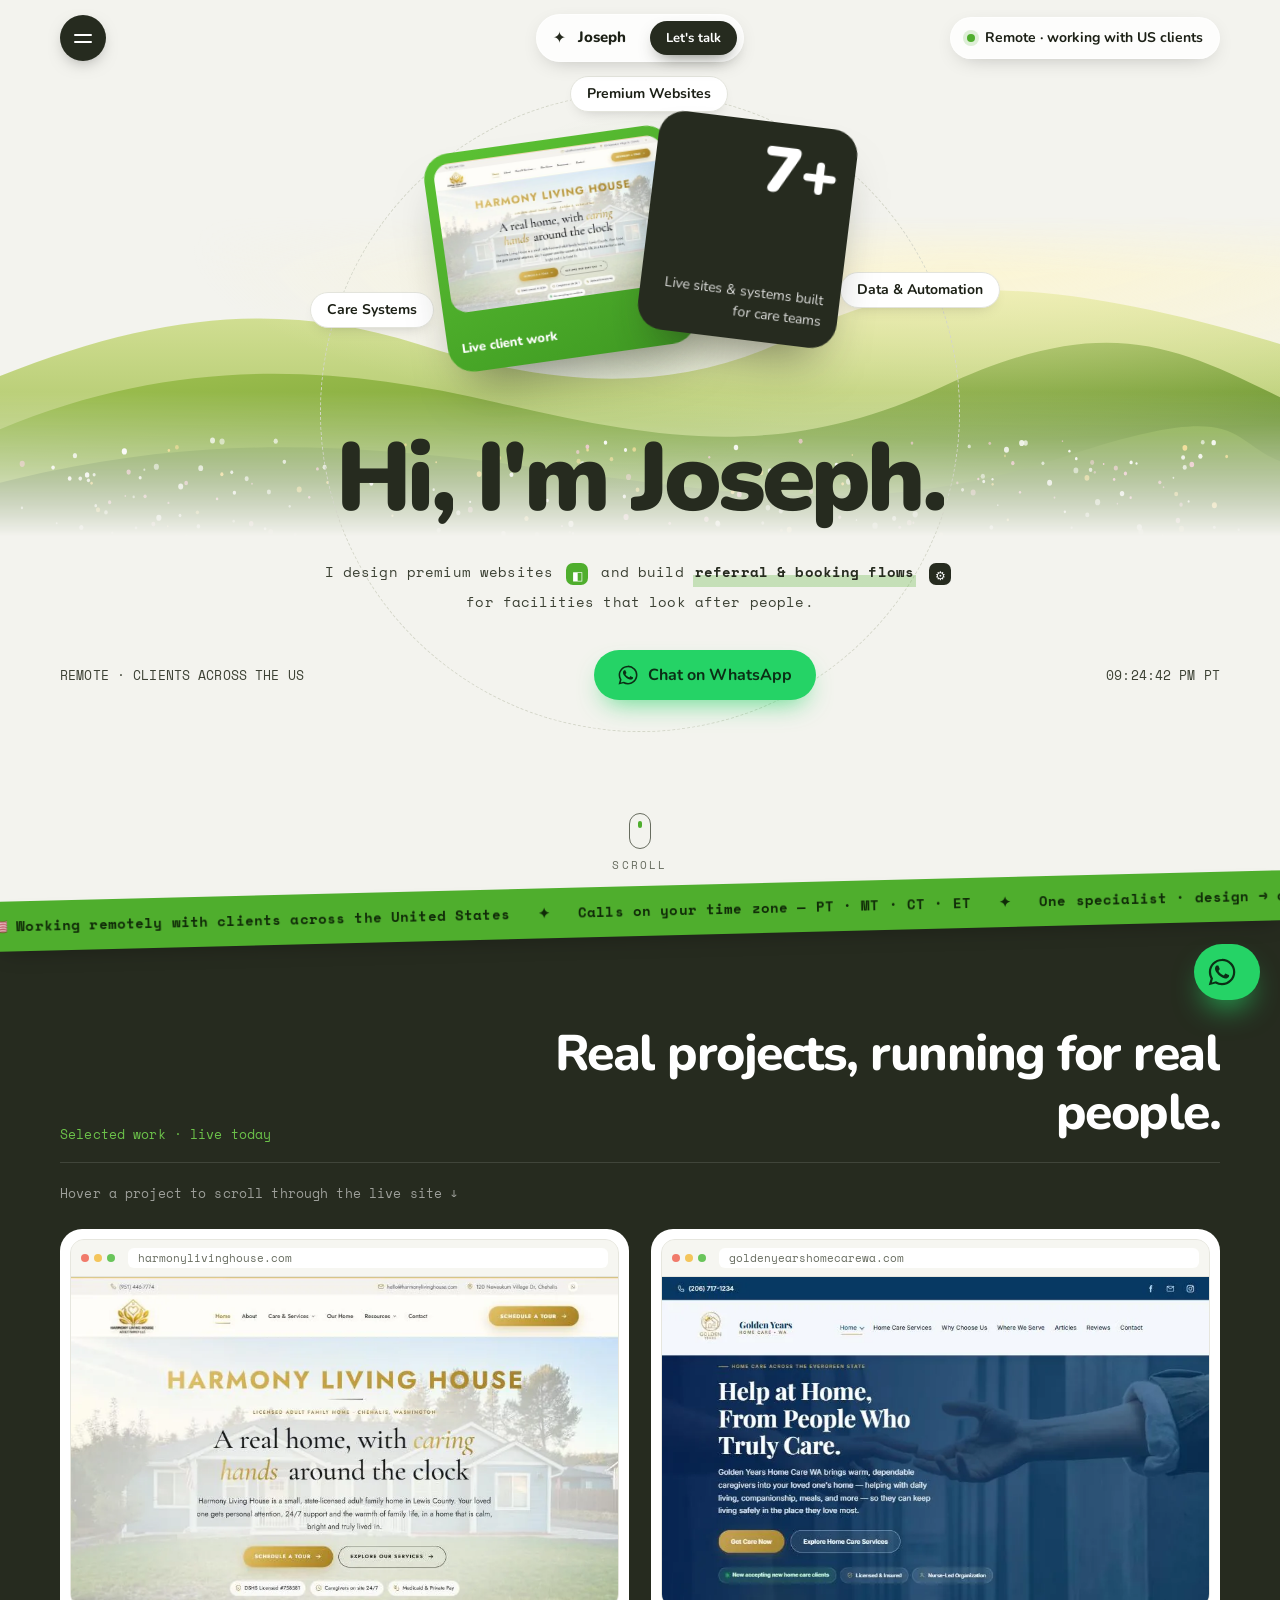
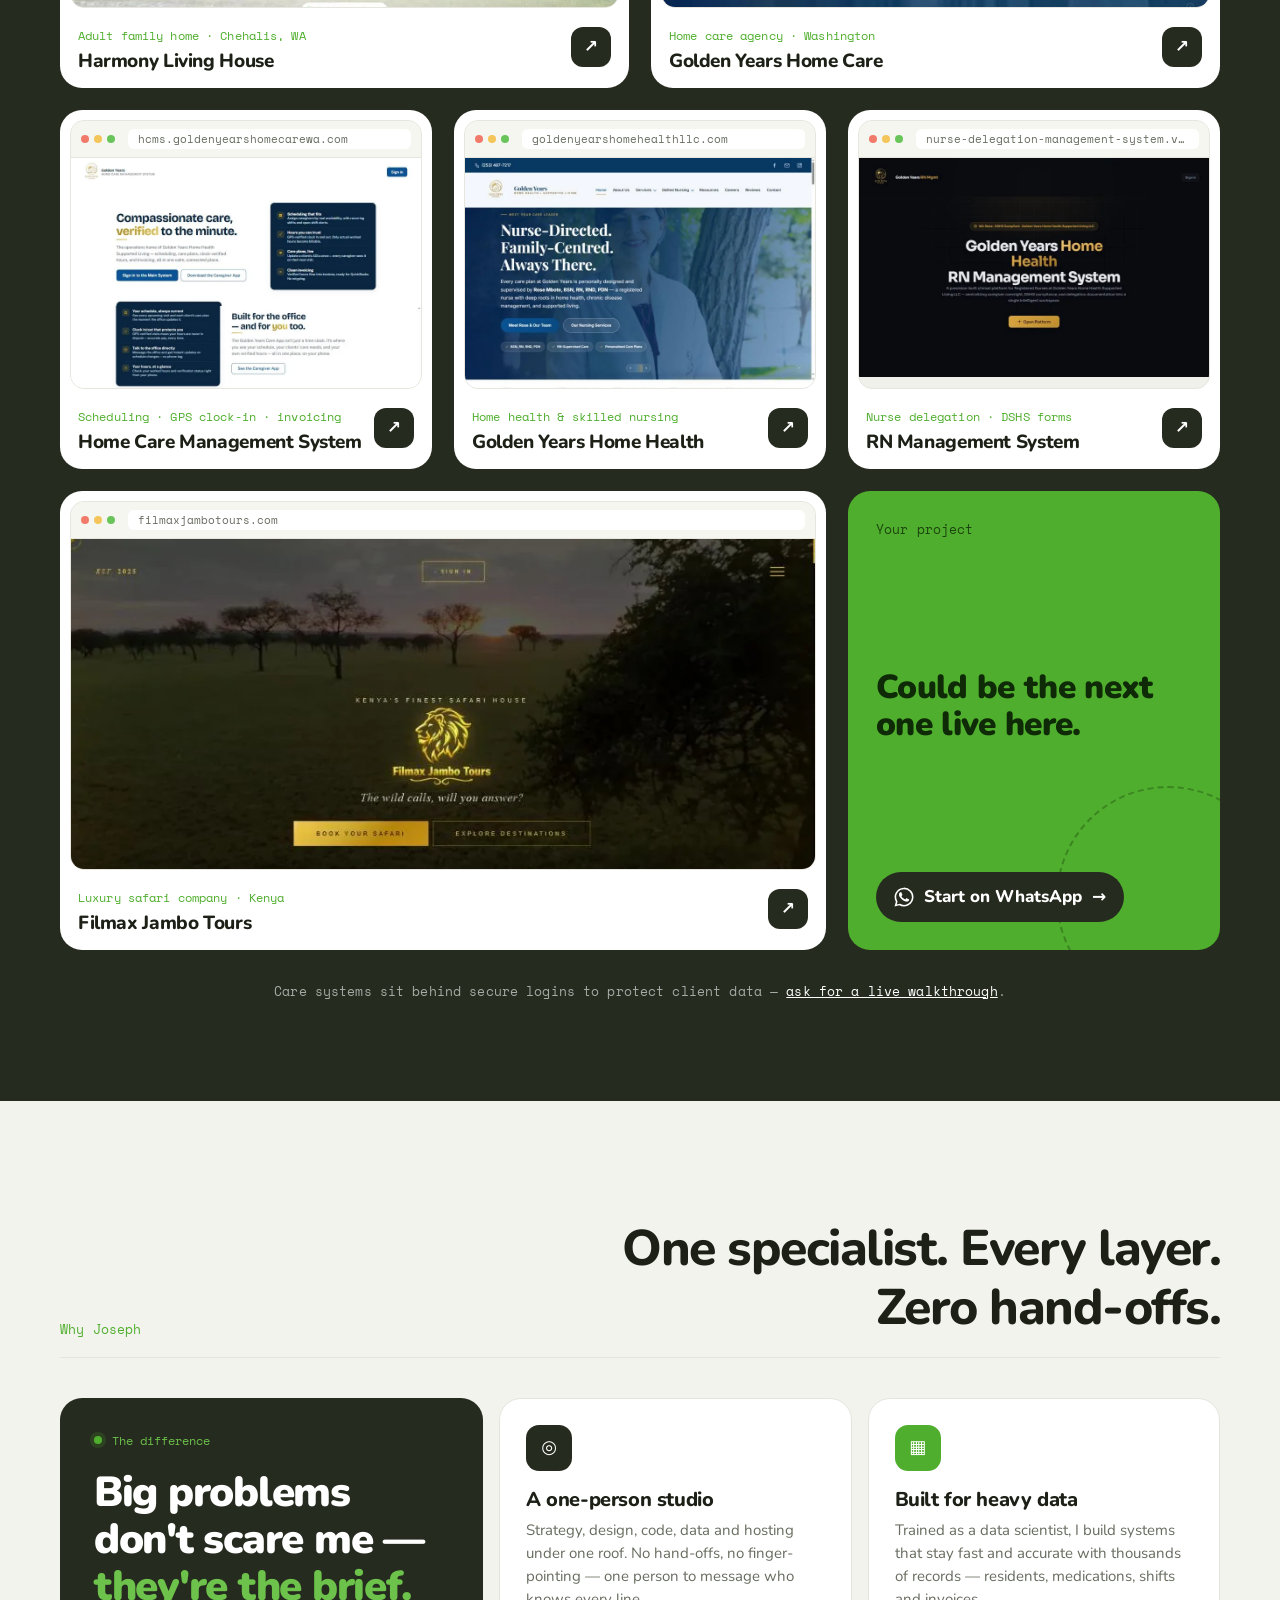
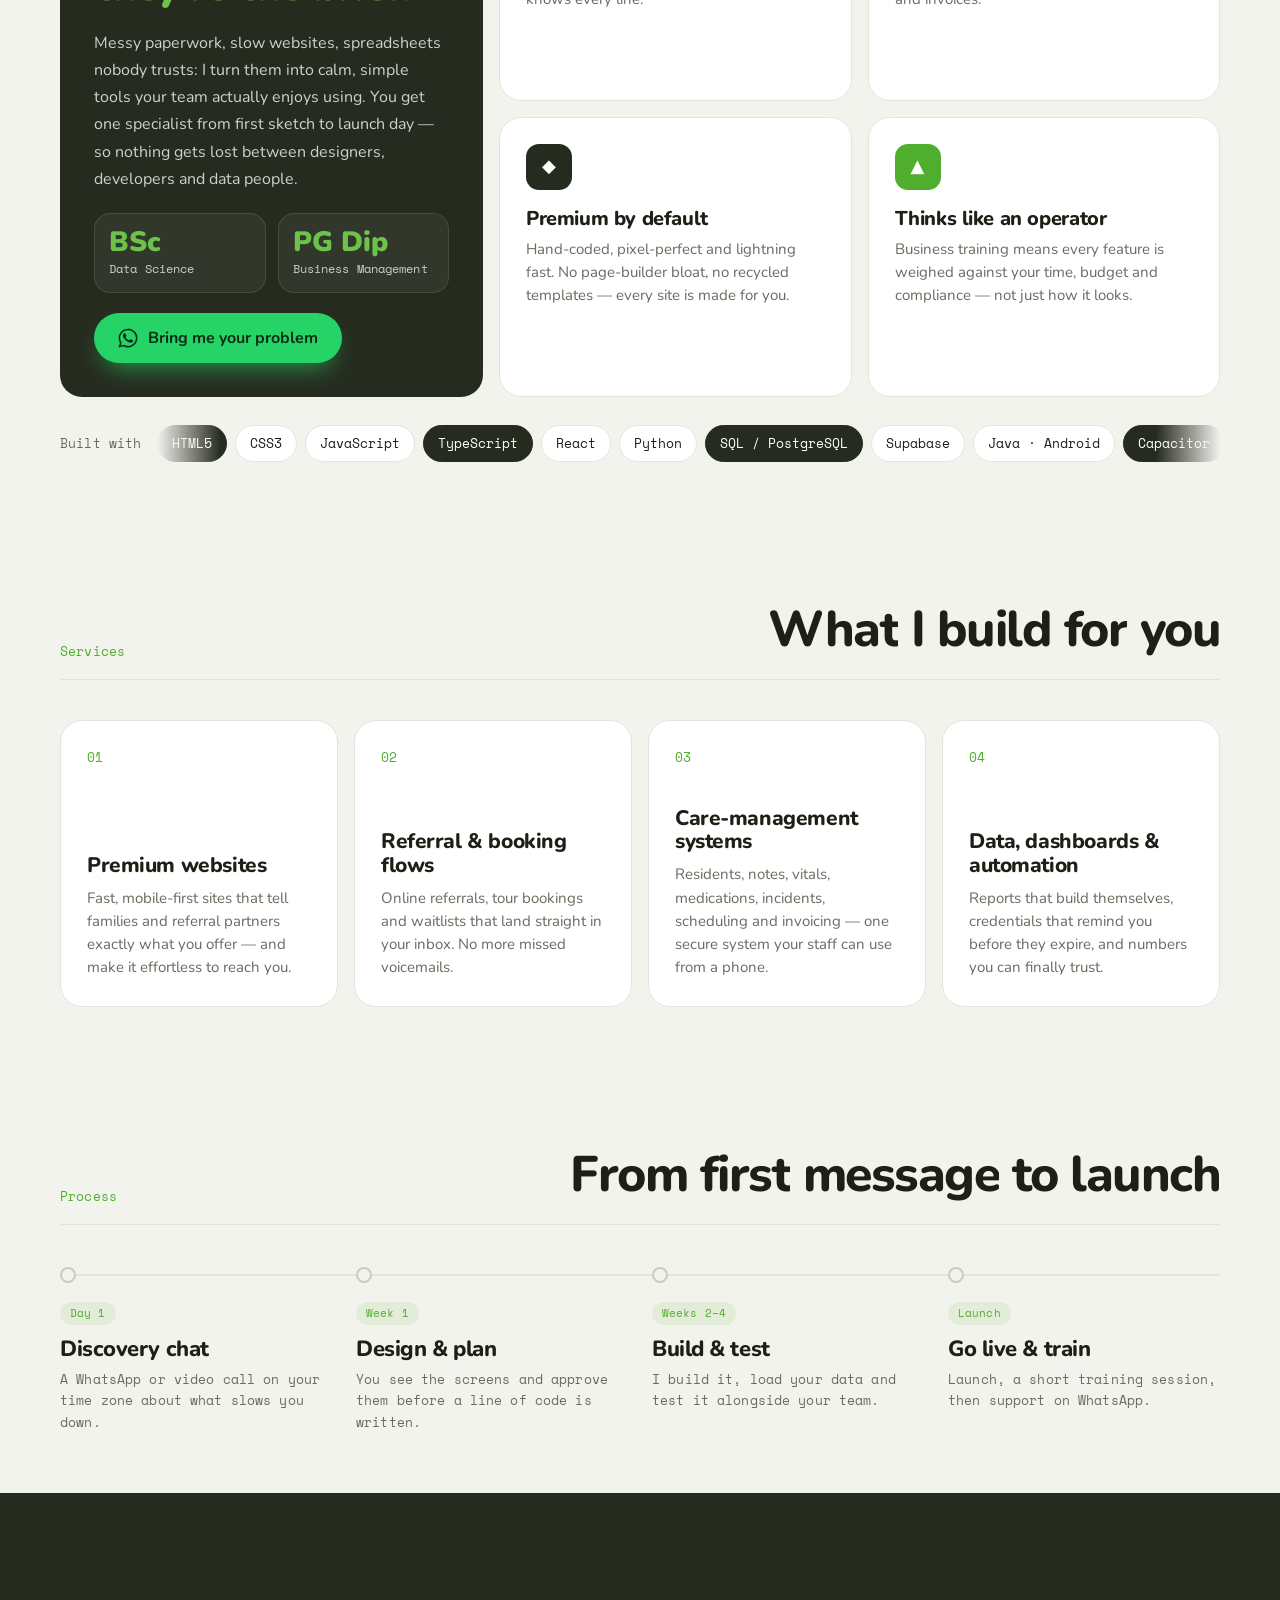
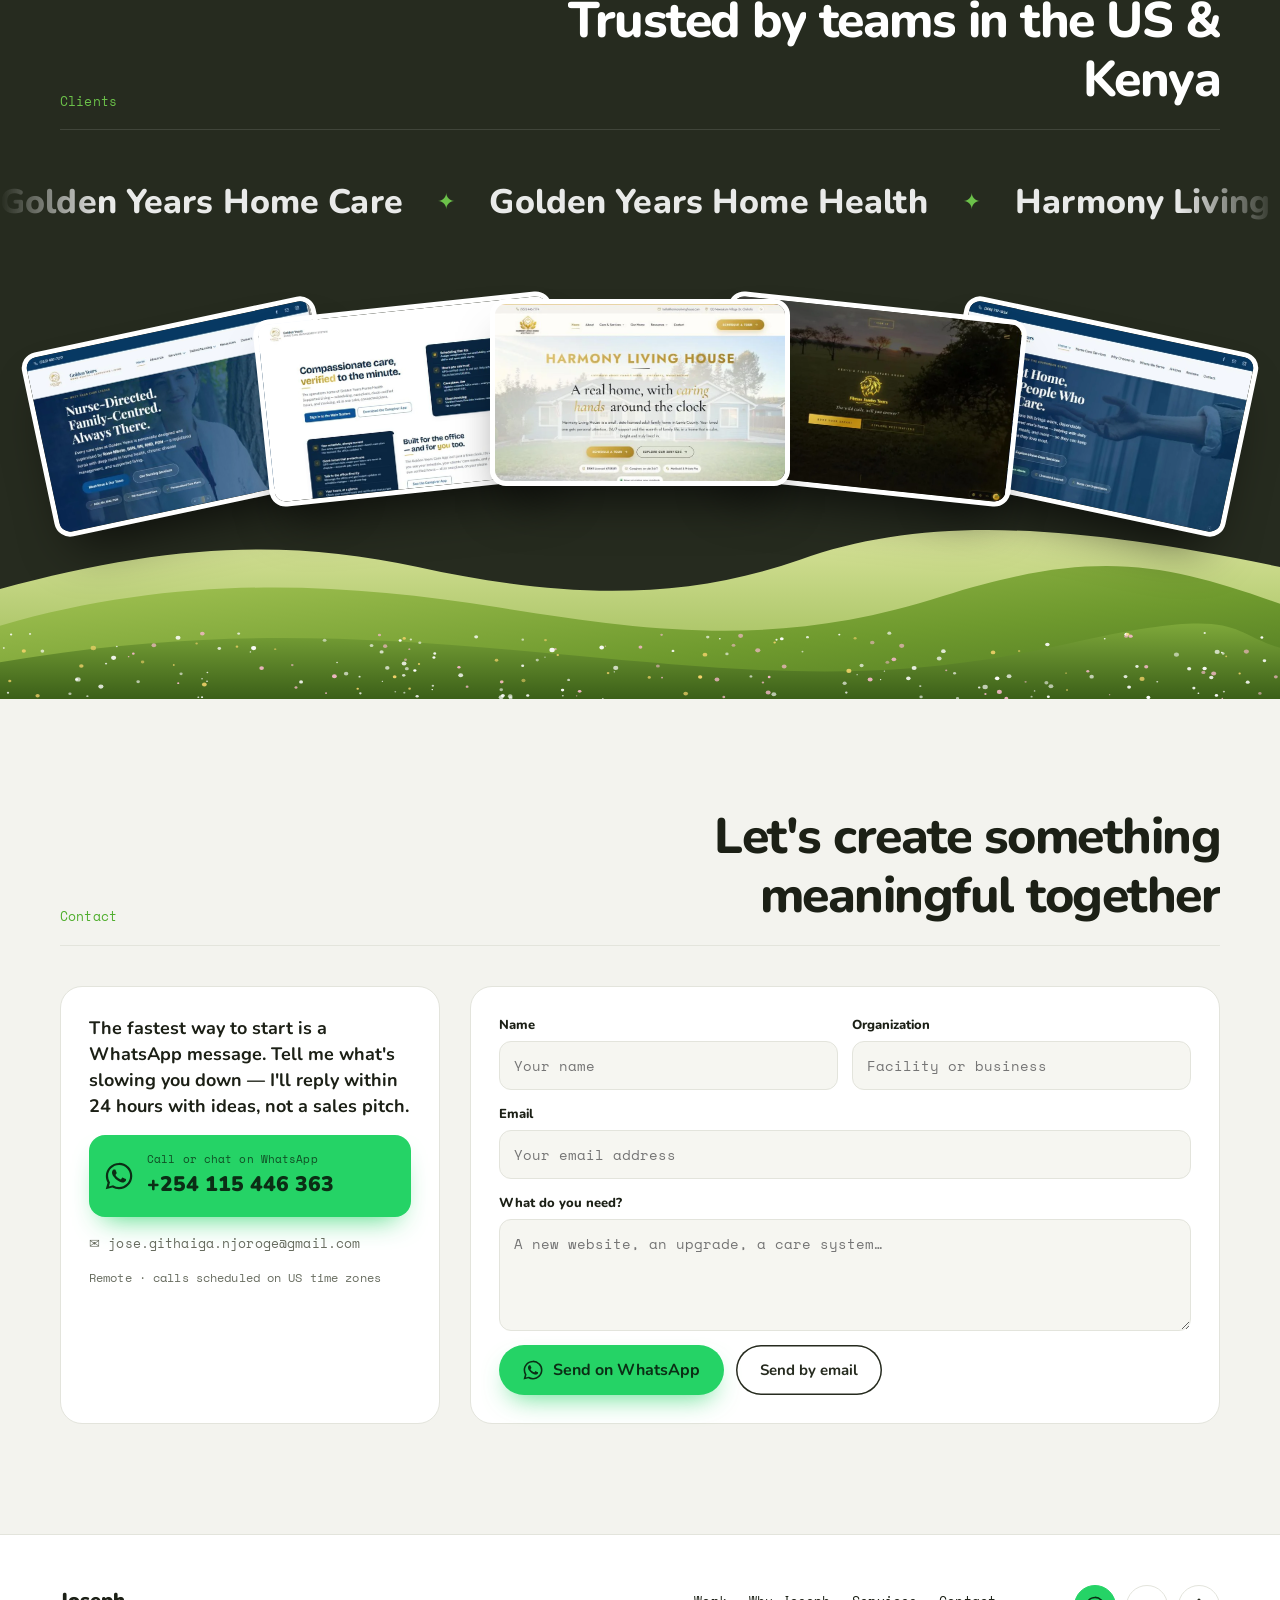
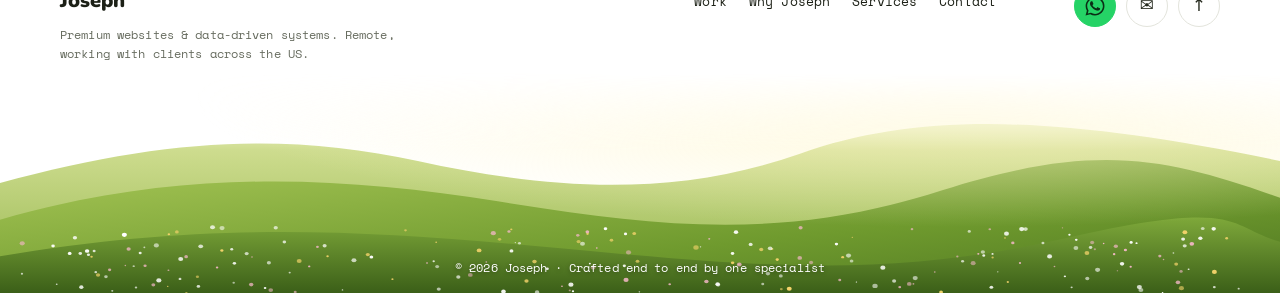
==== commit 37ee45a0: "Use the name Joseph only on the site and in outreach emails Co-Authored-By: Claude Opus 5.5 <noreply" ====
--- a/site/index.html
+++ b/site/index.html
@@ -3,9 +3,9 @@
 <head>
 <meta charset="utf-8">
 <meta name="viewport" content="width=device-width, initial-scale=1">
-<title>Joseph Githaiga — Premium Websites & Care Systems</title>
-<meta name="description" content="Working remotely with US clients, Joseph Githaiga (BSc Data Science, PG Dip Business Management) designs premium websites and builds data-driven care-management systems for facilities. Chat on WhatsApp.">
-<meta property="og:title" content="Joseph Githaiga — Premium Websites & Care Systems">
+<title>Joseph — Premium Websites & Care Systems</title>
+<meta name="description" content="Working remotely with US clients, Joseph (BSc Data Science, PG Dip Business Management) designs premium websites and builds data-driven care-management systems for facilities. Chat on WhatsApp.">
+<meta property="og:title" content="Joseph — Premium Websites & Care Systems">
 <meta property="og:description" content="Premium websites and data-driven care systems, built end to end by one specialist. Working remotely with clients across the US.">
 <meta property="og:image" content="img/harmony-cover.webp">
 <meta name="theme-color" content="#262b1f">
@@ -271,7 +271,7 @@
 <footer class="footer">
   <div class="wrap foot-top">
     <div class="foot-brand">
-      <strong>Joseph Githaiga</strong>
+      <strong>Joseph</strong>
       <p class="mono small">Premium websites &amp; data-driven systems. Remote, working with clients across the US.</p>
     </div>
     <nav class="foot-nav mono"><a href="#work">Work</a><a href="#why">Why Joseph</a><a href="#services">Services</a><a href="#contact">Contact</a></nav>
@@ -282,7 +282,7 @@
     </div>
   </div>
   <div class="hills hills-foot" data-hills="foot"></div>
-  <p class="mono copy">© <span id="year"></span> Joseph Githaiga · Crafted end to end by one specialist</p>
+  <p class="mono copy">© <span id="year"></span> Joseph · Crafted end to end by one specialist</p>
 </footer>
 
 <a class="wa-float wa-link" href="#" aria-label="Chat on WhatsApp">
